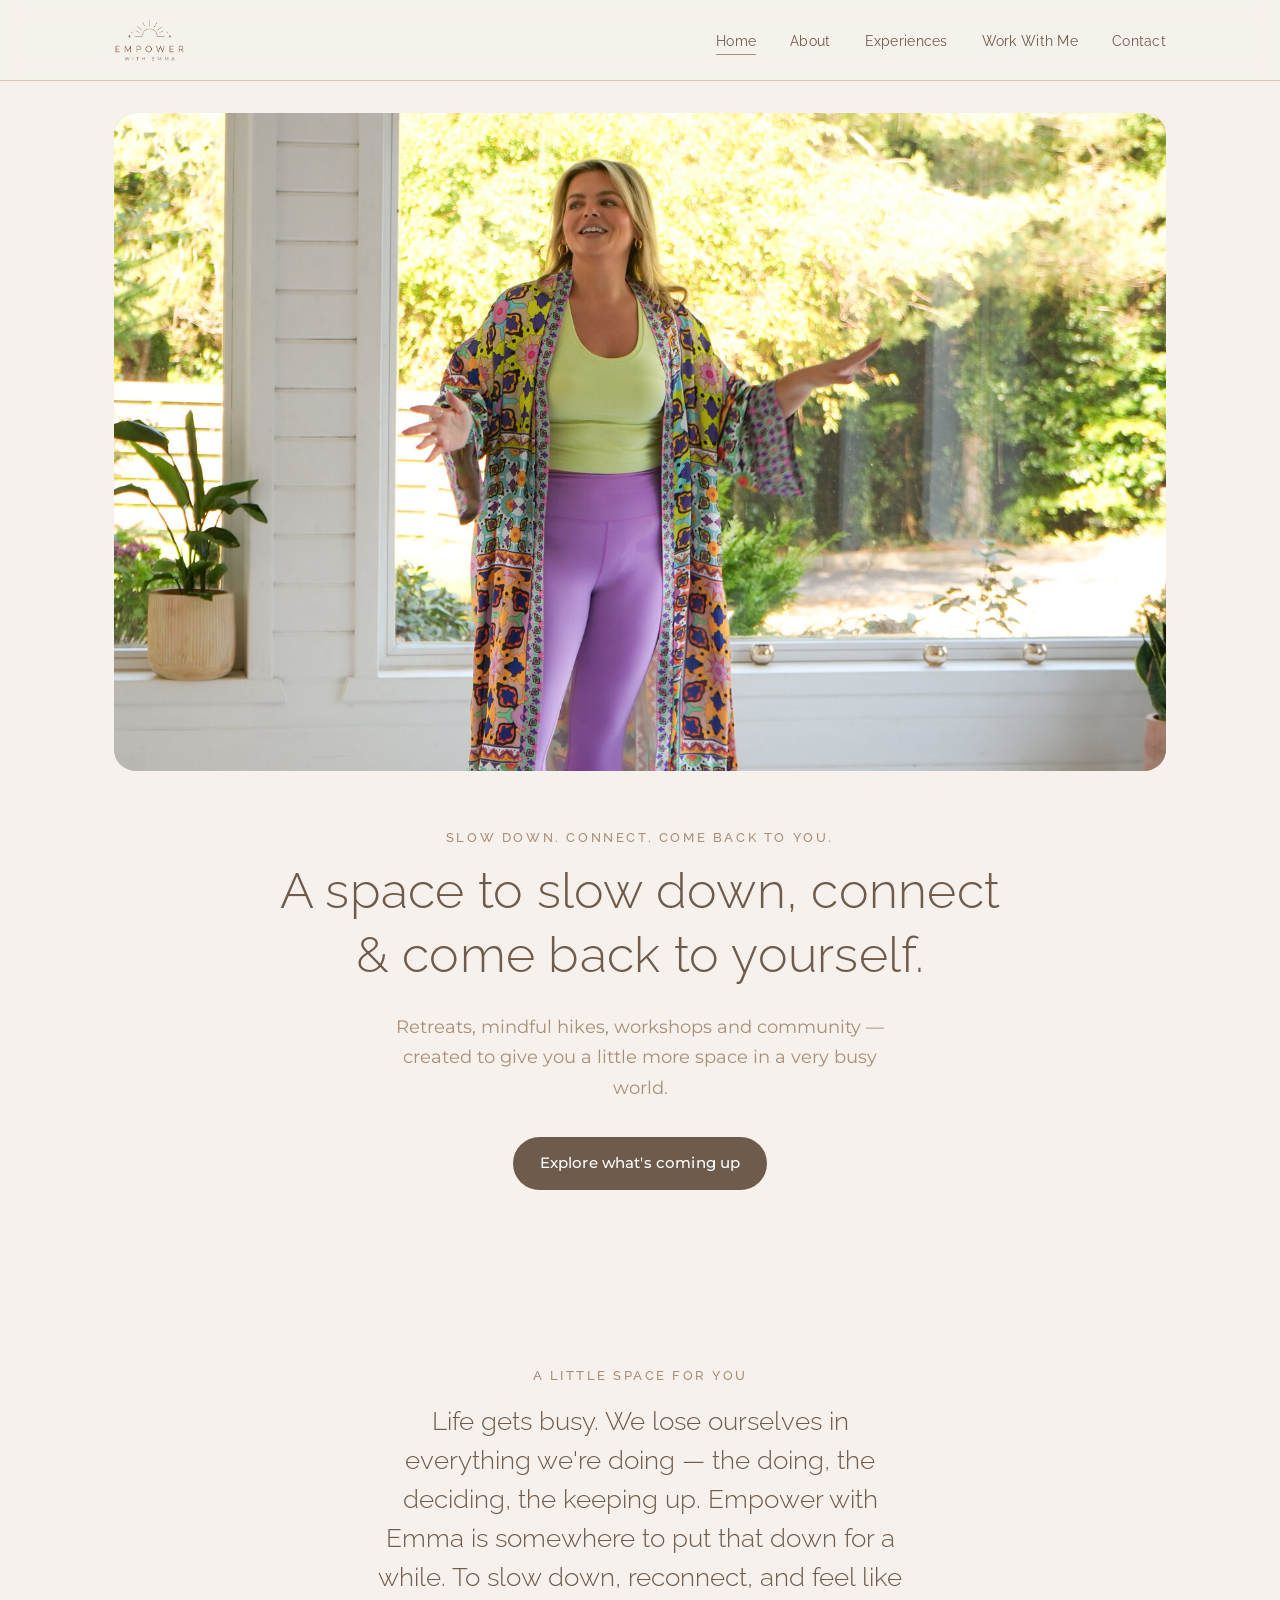
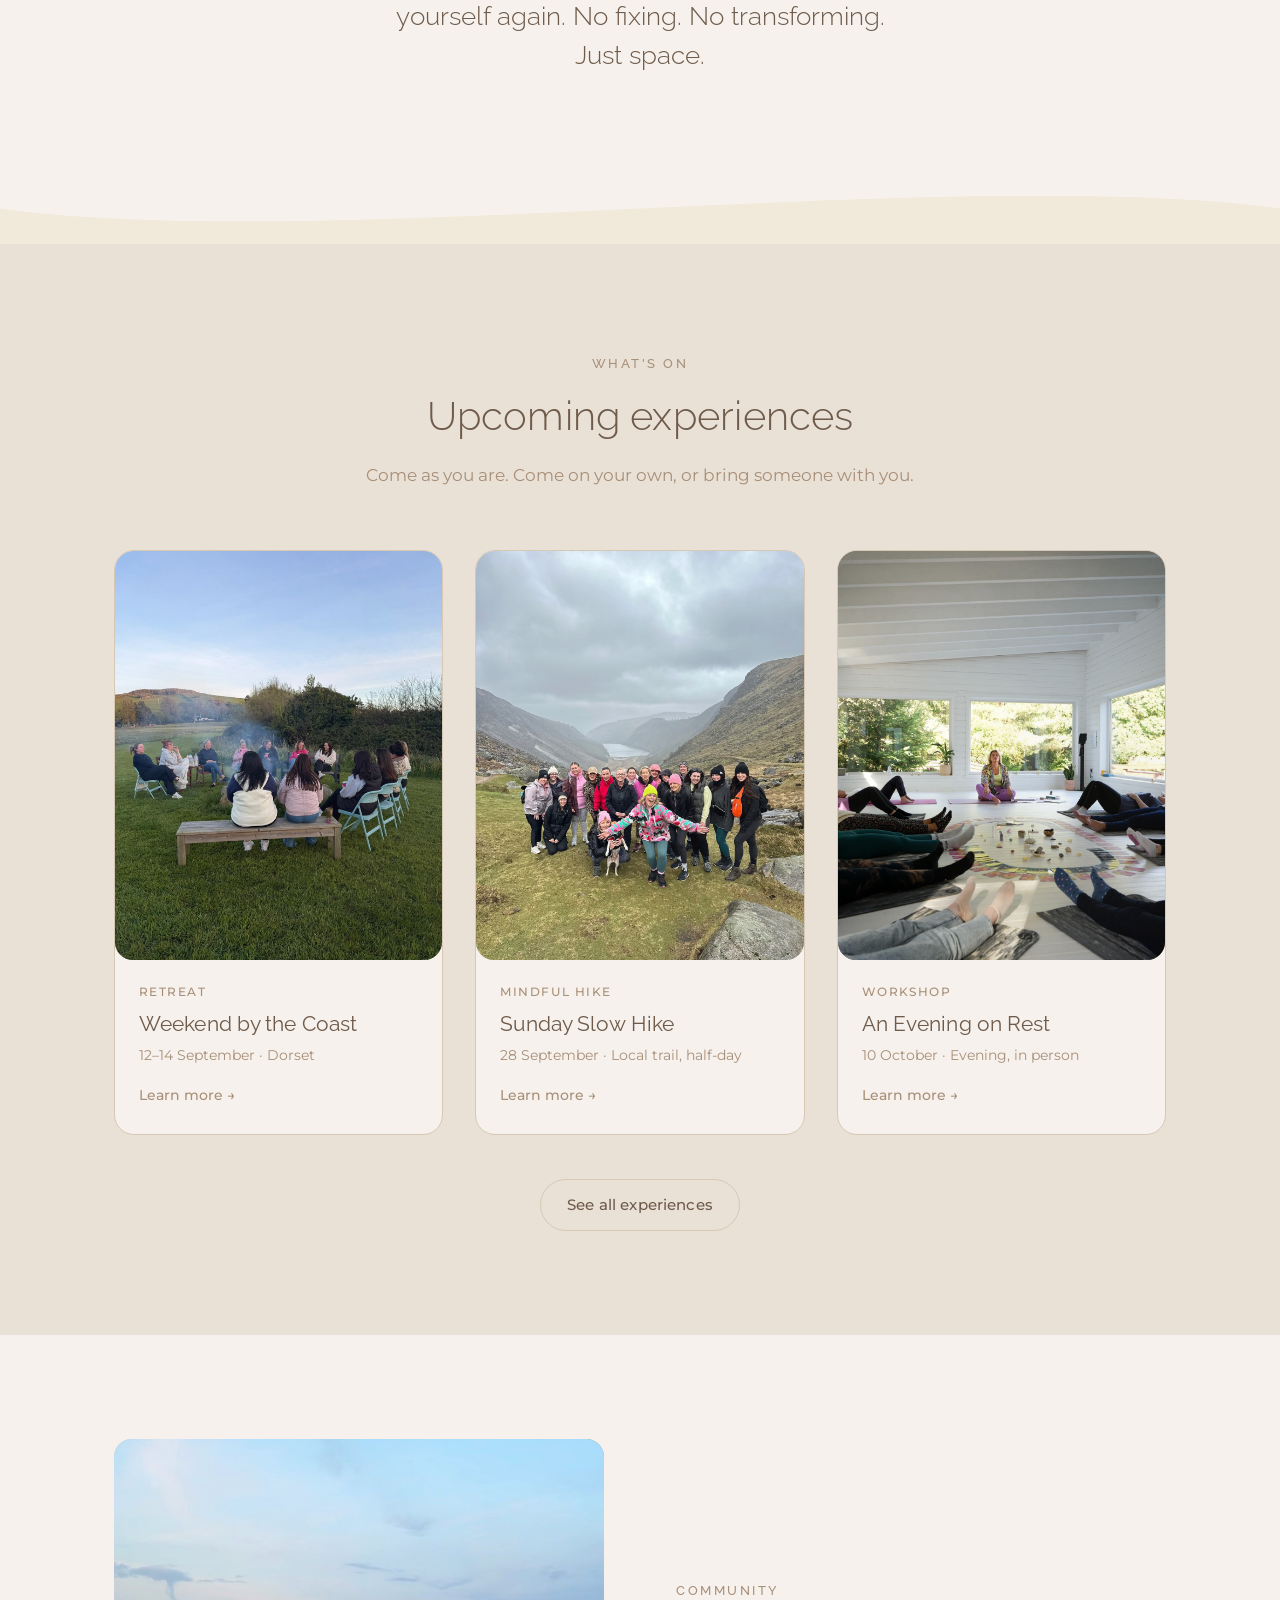
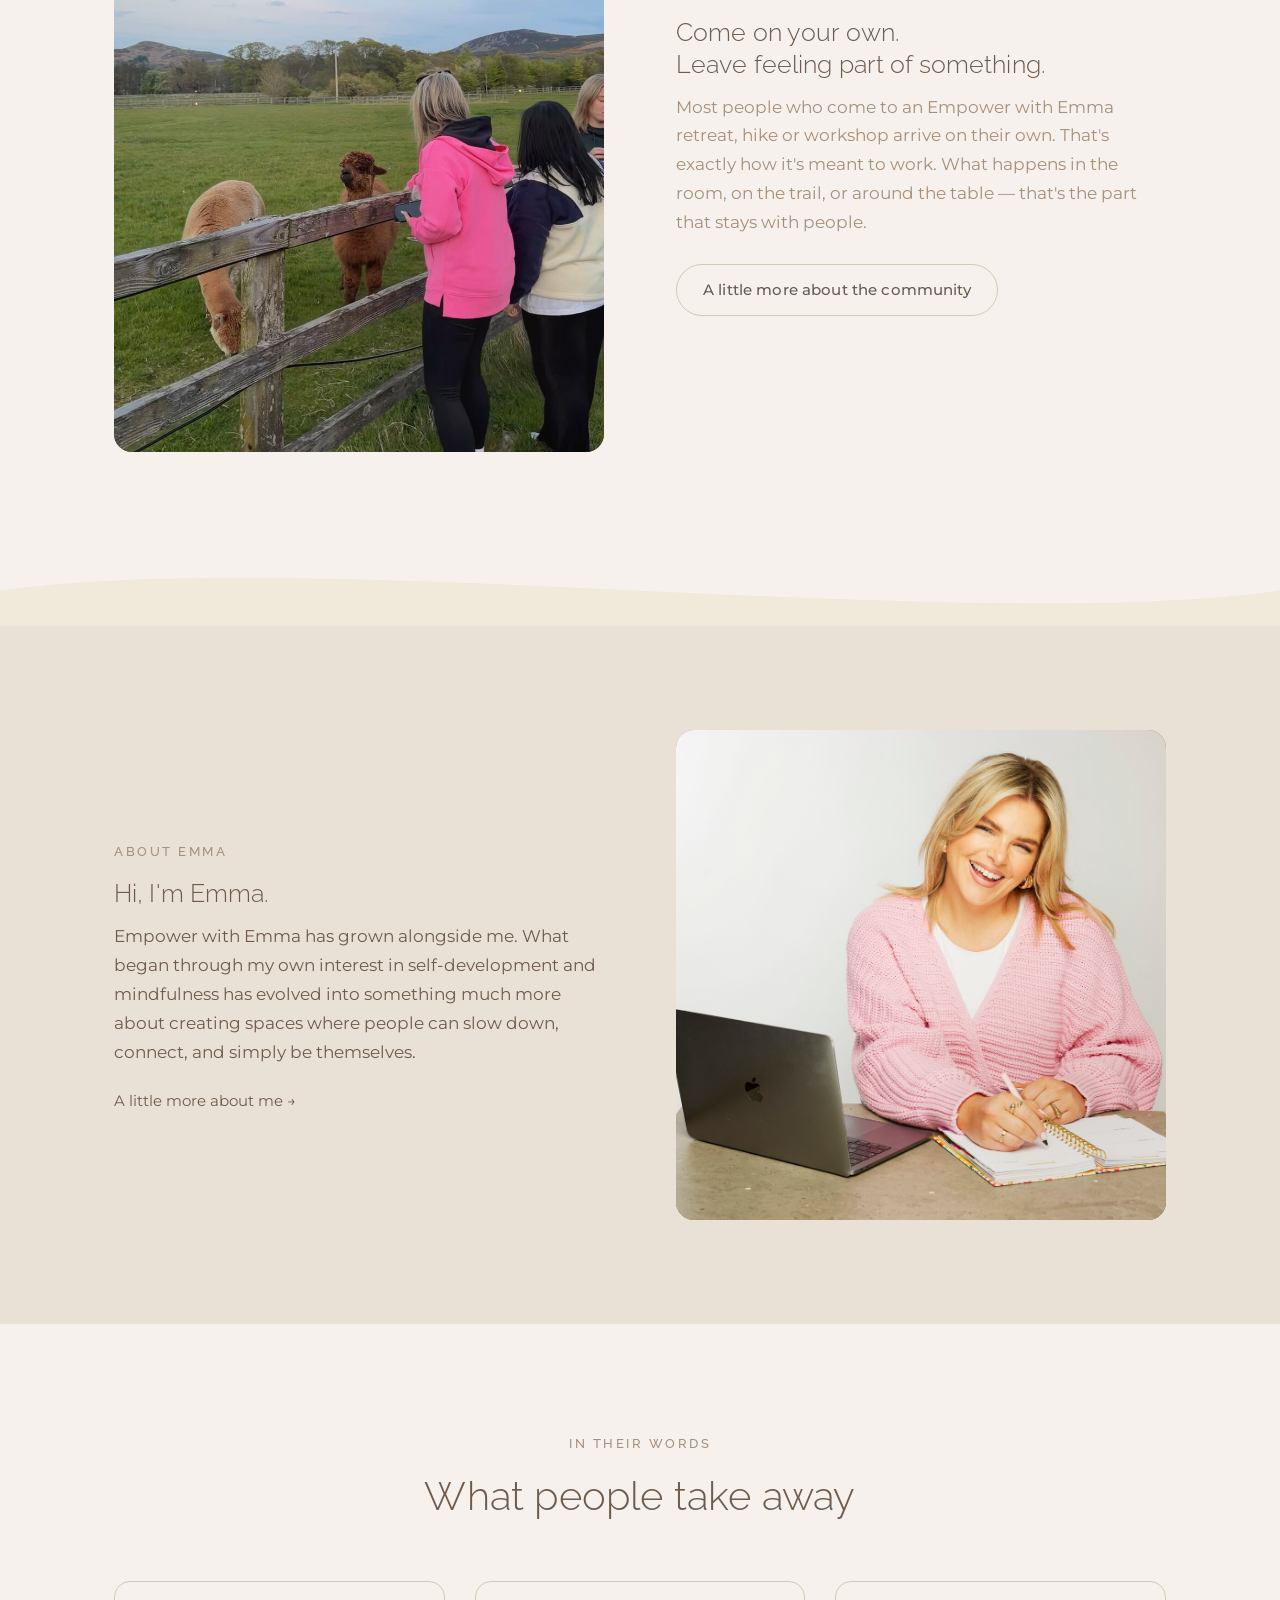
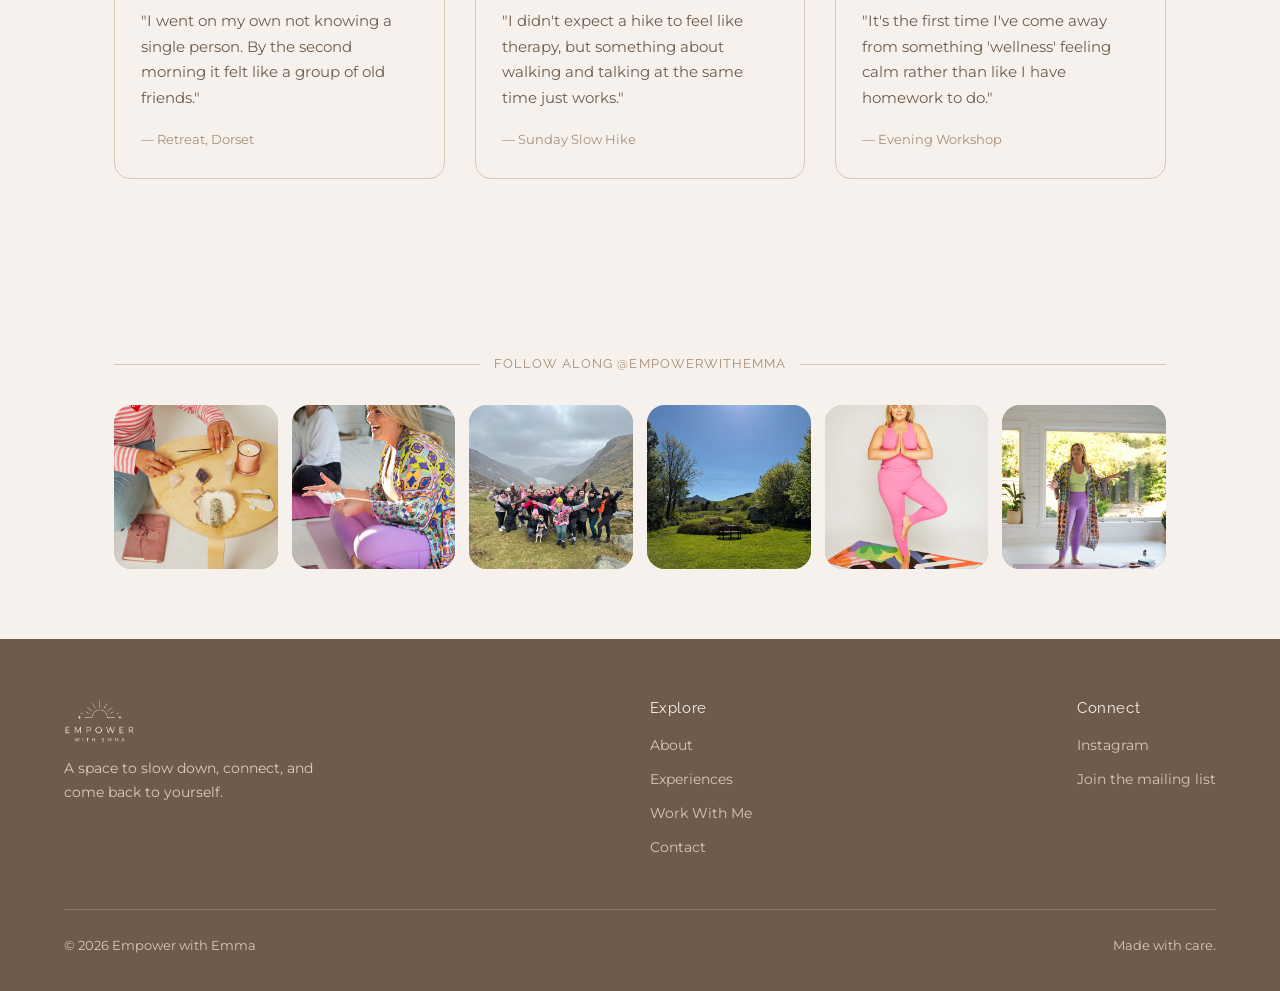
==== index.html @ a77054ad "New hero photo, corrected logo" ====
<!DOCTYPE html>
<html lang="en">
<head>
<meta charset="UTF-8">
<meta name="viewport" content="width=device-width, initial-scale=1.0">
<title>Empower with Emma — A space to slow down</title>
<meta name="description" content="Retreats, mindful hikes, workshops and community. Empower with Emma creates spaces to slow down, connect with yourself and connect with others.">
<link rel="stylesheet" href="styles.css">
</head>
<body>

<header class="site-header">
  <nav class="nav">
    <a href="index.html" class="logo">
        <img src="images/logo.png" alt="Empower with Emma" class="logo-img">
      </a>
    <button class="nav-toggle" aria-label="Toggle menu" aria-expanded="false">Menu</button>
    <ul class="nav-links">
      <li><a href="index.html" class="active">Home</a></li>
      <li><a href="about.html">About</a></li>
      <li class="has-sub">
        <a href="experiences.html">Experiences</a>
        <div class="sub-menu">
          <a href="experiences.html#retreats">Retreats</a>
          <a href="experiences.html#hikes">Hikes</a>
          <a href="experiences.html#events">Events &amp; Workshops</a>
        </div>
      </li>
      <li><a href="work-with-me.html">Work With Me</a></li>
      <li><a href="contact.html">Contact</a></li>
    </ul>
  </nav>
</header>

<!-- HERO PHOTO -->
<div class="container" style="padding-top: 32px;">
  <div class="photo landscape no-tint" style="aspect-ratio: 16/10; border-radius: 22px;">
    <img src="images/hero-facilitating.jpg" alt="Emma facilitating a session, warm and mid-conversation" loading="eager">
  </div>
</div>

<!-- HERO TEXT -->
<section class="hero" style="padding-top: 56px;">
  <div class="hero-inner">
    <span class="eyebrow script-tag">slow down. connect. come back to you.</span>
    <h1>A space to slow down, connect &amp; come back to yourself.</h1>
    <p class="lede">Retreats, mindful hikes, workshops and community — created to give you a little more space in a very busy world.</p>
    <a href="experiences.html" class="btn btn-primary">Explore what's coming up</a>
  </div>
</section>

<!-- A LITTLE SPACE FOR YOU -->
<section class="section-tight">
  <div class="container narrow center">
    <span class="eyebrow">A little space for you</span>
    <p style="font-family:var(--sans); font-weight:300; font-size:clamp(20px,2.6vw,26px); color:var(--brown); line-height:1.5;">
      Life gets busy. We lose ourselves in everything we're doing — the doing, the deciding, the keeping up. Empower with Emma is somewhere to put that down for a while. To slow down, reconnect, and feel like yourself again. No fixing. No transforming. Just space.
    </p>
  </div>
</section>

<div class="arc-divider" aria-hidden="true">
  <svg viewBox="0 0 1440 80" preserveAspectRatio="none"><path d="M0,40 C360,90 1080,-10 1440,40 L1440,80 L0,80 Z" fill="#F1E9D9"></path></svg>
</div>

<!-- UPCOMING EXPERIENCES -->
<section class="section-oat">
  <div class="container">
    <div class="section-head">
      <span class="eyebrow">What's on</span>
      <h2>Upcoming experiences</h2>
      <p>Come as you are. Come on your own, or bring someone with you.</p>
    </div>

    <div class="grid grid-3">
      <div class="card">
        <div class="photo p1">
          <img src="images/retreat-firepit.jpg" alt="Retreat group gathered around a fire pit at dusk" loading="lazy">
        </div>
        <div class="card-body">
          <span class="card-tag">Retreat</span>
          <h3>Weekend by the Coast</h3>
          <p class="meta">12–14 September · Dorset</p>
          <a href="experiences.html#retreats" class="card-link">Learn more →</a>
        </div>
      </div>

      <div class="card">
        <div class="photo p3">
          <img src="images/hike-group-1.jpg" alt="Group hiking together in the mountains" loading="lazy">
        </div>
        <div class="card-body">
          <span class="card-tag">Mindful Hike</span>
          <h3>Sunday Slow Hike</h3>
          <p class="meta">28 September · Local trail, half-day</p>
          <a href="experiences.html#hikes" class="card-link">Learn more →</a>
        </div>
      </div>

      <div class="card">
        <div class="photo p4">
          <img src="images/workshop-circle.jpg" alt="Evening circle session, candles and cards laid out together" loading="lazy">
        </div>
        <div class="card-body">
          <span class="card-tag">Workshop</span>
          <h3>An Evening on Rest</h3>
          <p class="meta">10 October · Evening, in person</p>
          <a href="experiences.html#events" class="card-link">Learn more →</a>
        </div>
      </div>
    </div>

    <div class="center" style="margin-top:44px;">
      <a href="experiences.html" class="btn btn-ghost">See all experiences</a>
    </div>
  </div>
</section>

<!-- COMMUNITY -->
<section>
  <div class="container two-col">
    <div class="photo wide p5" style="aspect-ratio:4/5;">
      <img src="images/community-alpaca.jpg" alt="Group connecting together outdoors on a retreat" loading="lazy">
    </div>
    <div>
      <span class="eyebrow">Community</span>
      <h2>Come on your own.<br>Leave feeling part of something.</h2>
      <p style="color:var(--taupe); font-size:17px;">Most people who come to an Empower with Emma retreat, hike or workshop arrive on their own. That's exactly how it's meant to work. What happens in the room, on the trail, or around the table — that's the part that stays with people.</p>
      <a href="about.html" class="btn btn-ghost" style="margin-top:8px;">A little more about the community</a>
    </div>
  </div>
</section>

<div class="arc-divider" aria-hidden="true">
  <svg viewBox="0 0 1440 80" preserveAspectRatio="none"><path d="M0,40 C360,-10 1080,90 1440,40 L1440,80 L0,80 Z" fill="#F1E9D9"></path></svg>
</div>

<!-- ABOUT EMMA -->
<section class="section-oat">
  <div class="container two-col">
    <div>
      <span class="eyebrow">About Emma</span>
      <h2>Hi, I'm Emma.</h2>
      <p style="color:var(--brown); font-size:17px;">Empower with Emma has grown alongside me. What began through my own interest in self-development and mindfulness has evolved into something much more about creating spaces where people can slow down, connect, and simply be themselves.</p>
      <a href="about.html" class="card-link" style="font-size:15px;">A little more about me →</a>
    </div>
    <div class="photo square p2">
      <img src="images/emma-desk.jpg" alt="Emma, warm and approachable" loading="lazy">
    </div>
  </div>
</section>

<!-- TESTIMONIALS -->
<section>
  <div class="container">
    <div class="section-head">
      <span class="eyebrow">In their words</span>
      <h2>What people take away</h2>
    </div>
    <div class="testi-grid">
      <div class="testi">
        <p>"I went on my own not knowing a single person. By the second morning it felt like a group of old friends."</p>
        <span>— Retreat, Dorset</span>
      </div>
      <div class="testi">
        <p>"I didn't expect a hike to feel like therapy, but something about walking and talking at the same time just works."</p>
        <span>— Sunday Slow Hike</span>
      </div>
      <div class="testi">
        <p>"It's the first time I've come away from something 'wellness' feeling calm rather than like I have homework to do."</p>
        <span>— Evening Workshop</span>
      </div>
    </div>
  </div>
</section>

<!-- INSTAGRAM / COMMUNITY STRIP -->
<section class="section-tight">
  <div class="container">
    <div class="split-strip"><span>Follow along @empowerwithemma</span></div>
    <div class="grid grid-3" style="grid-template-columns:repeat(6,1fr); gap:14px;">
      <div class="photo square no-tint" style="aspect-ratio:1/1;"><img src="images/ig-details.jpg" alt="Little details" loading="lazy"></div>
      <div class="photo square no-tint" style="aspect-ratio:1/1;"><img src="images/ig-laughing.jpg" alt="Laughing together" loading="lazy"></div>
      <div class="photo square no-tint" style="aspect-ratio:1/1;"><img src="images/hike-group-2.jpg" alt="Hike moment" loading="lazy"></div>
      <div class="photo square no-tint" style="aspect-ratio:1/1;"><img src="images/ig-quiet-morning.jpg" alt="Quiet morning at the retreat" loading="lazy"></div>
      <div class="photo square no-tint" style="aspect-ratio:1/1;"><img src="images/movement-breath.jpg" alt="Yoga and movement" loading="lazy"></div>
      <div class="photo square no-tint" style="aspect-ratio:1/1;"><img src="images/ig-facilitating.jpg" alt="Emma facilitating a session" loading="lazy"></div>
    </div>
  </div>
</section>

<footer>
  <div class="footer-inner">
    <div>
      <div class="logo logo-footer">
        <img src="images/logo.png" alt="Empower with Emma" class="logo-img">
      </div>
      <p style="color:#D9CDBC; font-size:14px; max-width:260px; margin-top:14px;">A space to slow down, connect, and come back to yourself.</p>
    </div>
    <div>
      <h4>Explore</h4>
      <a href="about.html">About</a>
      <a href="experiences.html">Experiences</a>
      <a href="work-with-me.html">Work With Me</a>
      <a href="contact.html">Contact</a>
    </div>
    <div>
      <h4>Connect</h4>
      <a href="#">Instagram</a>
      <a href="#">Join the mailing list</a>
    </div>
  </div>
  <div class="footer-bottom">
    <span>© 2026 Empower with Emma</span>
    <span>Made with care.</span>
  </div>
</footer>

<script src="script.js"></script>
</body>
</html>
---- styles.css ----
/* =========================================================
   EMPOWER WITH EMMA — Design tokens
   Matched to the official Brand Handover (18 Aug 2026):
   neutral cream-to-brown palette, Raleway Light headers,
   Montserrat Regular body. No script font in the real mark.
   ========================================================= */

@import url('https://fonts.googleapis.com/css2?family=Raleway:wght@300;400;500&family=Montserrat:wght@400;500;600&display=swap');

:root{
  --cream:      #F6F1EC;   /* main background — brand colour 1 */
  --oat:        #E9E1D6;   /* card / section background — brand colour 2 */
  --oat-deep:   #D7C8B5;   /* borders, tan accent — brand colour 3 */
  --taupe:      #A88F78;   /* accent — links, tags, icons — brand colour 4 */
  --brown:      #6F5B4B;   /* headings, buttons, ink — brand colour 5 */
  --brown-deep: #5A483B;   /* hover state for brown */
  --white:      #FFFFFF;

  --sans:   'Raleway', -apple-system, BlinkMacSystemFont, sans-serif;    /* headers / logo — Light */
  --body:   'Montserrat', -apple-system, BlinkMacSystemFont, sans-serif; /* body — Regular */

  --max: 1180px;
  --pad: clamp(20px, 5vw, 64px);

  --ease: cubic-bezier(.4,0,.2,1);
}

*{ box-sizing: border-box; }
html{ scroll-behavior: smooth; }

body{
  margin:0;
  background: var(--cream);
  color: var(--brown);
  font-family: var(--body);
  font-weight: 400;
  line-height: 1.7;
  font-size: 16.5px;
  -webkit-font-smoothing: antialiased;
}

img{ max-width:100%; display:block; }
a{ color:inherit; text-decoration:none; }

h1,h2,h3,h4{
  font-family: var(--sans);
  font-weight: 300;
  color: var(--brown);
  margin: 0 0 0.5em 0;
  line-height: 1.28;
  letter-spacing: 0.005em;
}

p{ margin: 0 0 1.1em 0; font-family: var(--body); }

.eyebrow{
  font-family: var(--sans);
  font-size: 12.5px;
  letter-spacing: 0.2em;
  text-transform: uppercase;
  color: var(--taupe);
  font-weight: 500;
  margin-bottom: 16px;
  display: inline-block;
}

/* buttons/nav/labels lean on Montserrat for legibility at small sizes */
input, select, textarea, button, .nav-links, .card-tag, .btn{
  font-family: var(--body);
}

.container{
  max-width: var(--max);
  margin: 0 auto;
  padding: 0 var(--pad);
}

/* ---------- focus & motion ---------- */
a:focus-visible, button:focus-visible, .btn:focus-visible{
  outline: 2px solid var(--taupe);
  outline-offset: 3px;
  border-radius: 4px;
}
@media (prefers-reduced-motion: reduce){
  *{ animation-duration: 0.001ms !important; animation-iteration-count: 1 !important; transition-duration: 0.001ms !important; scroll-behavior: auto !important; }
}

/* ---------- header / nav ---------- */
.site-header{
  position: sticky;
  top: 0;
  z-index: 100;
  background: rgba(246,241,236,0.9);
  backdrop-filter: blur(8px);
  border-bottom: 1px solid var(--oat-deep);
}
.nav{
  display:flex;
  align-items:center;
  justify-content:space-between;
  padding: 18px var(--pad);
  max-width: var(--max);
  margin: 0 auto;
}
.logo{
  display: flex;
  align-items: center;
  gap: 12px;
  color: var(--brown);
}
.logo-icon{
  width: 32px;
  height: auto;
  color: var(--brown);
  flex-shrink: 0;
}
.logo-img{
  height: 44px;
  width: auto;
}
.logo-footer .logo-img{
  height: 44px;
  filter: brightness(0) invert(1) opacity(0.9);
}
.logo-text{
  font-family: var(--sans);
  font-weight: 300;
  text-transform: uppercase;
  line-height: 1.5;
  display: flex;
  flex-direction: column;
}
.logo-text .line1{
  font-size: 15px;
  letter-spacing: 0.16em;
  color: var(--brown);
}
.logo-text .line2{
  font-size: 9.5px;
  letter-spacing: 0.2em;
  color: var(--taupe);
}
.logo-footer .logo-icon{ color: var(--oat-deep); }
.logo-footer .logo-text .line1{ color: var(--cream); }
.logo-footer .logo-text .line2{ color: var(--oat-deep); }

.nav-links{
  display:flex;
  align-items:center;
  gap: 34px;
  list-style:none;
  margin:0; padding:0;
}
.nav-links a{
  font-family: var(--sans);
  font-size: 14px;
  letter-spacing: 0.02em;
  color: var(--brown);
  position: relative;
  padding: 4px 0;
}
.nav-links a::after{
  content:'';
  position:absolute;
  left:0; right:0; bottom:-2px;
  height:1px;
  background: var(--taupe);
  transform: scaleX(0);
  transform-origin: left;
  transition: transform .3s var(--ease);
}
.nav-links a:hover::after, .nav-links a.active::after{ transform: scaleX(1); }

.has-sub{ position:relative; }
.sub-menu{
  position:absolute;
  top: 28px; left: -14px;
  background: var(--cream);
  border: 1px solid var(--oat-deep);
  border-radius: 10px;
  padding: 10px;
  min-width: 180px;
  opacity:0; visibility:hidden;
  transform: translateY(6px);
  transition: all .25s var(--ease);
  box-shadow: 0 12px 30px rgba(111,91,75,0.1);
}
.has-sub:hover .sub-menu, .has-sub:focus-within .sub-menu{
  opacity:1; visibility:visible; transform: translateY(0);
}
.sub-menu a{ display:block; padding: 8px 10px; border-radius:6px; font-size:14px; }
.sub-menu a:hover{ background: var(--oat); }
.sub-menu a::after{ display:none; }

.nav-toggle{ display:none; }

@media (max-width: 860px){
  .nav-links{
    position: fixed; inset: 0 0 0 0;
    background: var(--cream);
    flex-direction: column;
    align-items: flex-start;
    justify-content: center;
    padding: 30px var(--pad);
    gap: 28px;
    transform: translateX(100%);
    transition: transform .3s var(--ease);
    z-index: 150;
  }
  .nav-links.open{ transform: translateX(0); }
  .nav-links a{ font-size: 22px; }
  .sub-menu{ position:static; opacity:1; visibility:visible; transform:none; box-shadow:none; border:none; padding-left:12px; display:none; }
  .has-sub.open .sub-menu{ display:block; }
  .nav-toggle{
    display:block; background:none; border:none; cursor:pointer;
    font-family: var(--sans); font-size: 14px; color: var(--brown);
    position: relative; z-index: 160;
  }
}

/* ---------- buttons ---------- */
.btn{
  display:inline-flex;
  align-items:center;
  gap:8px;
  padding: 13px 26px;
  border-radius: 100px;
  font-size: 14.5px;
  font-weight: 500;
  letter-spacing: 0.01em;
  border: 1px solid transparent;
  cursor:pointer;
  transition: all .25s var(--ease);
}
.btn-primary{
  background: var(--brown);
  color: var(--white);
}
.btn-primary:hover{ background: var(--brown-deep); transform: translateY(-1px); }
.btn-ghost{
  background: transparent;
  border-color: var(--oat-deep);
  color: var(--brown);
}
.btn-ghost:hover{ border-color: var(--taupe); color: var(--taupe); }

/* ---------- hero / breathing signature ---------- */
.hero{
  position: relative;
  padding: 130px var(--pad) 100px;
  overflow: hidden;
  text-align: center;
}
.hero-photo{
  position: absolute;
  inset: 0;
  z-index: 0;
}
.hero-photo img{
  width: 100%;
  height: 100%;
  object-fit: cover;
  opacity: 0.5;
}
.hero-photo::after{
  content:'';
  position:absolute;
  inset:0;
  background: linear-gradient(180deg, rgba(246,241,236,0.5) 0%, rgba(246,241,236,0.88) 60%, rgba(246,241,236,1) 100%);
}
.breath{
  position:absolute;
  top: 46%; left: 50%;
  width: 640px; height: 640px;
  transform: translate(-50%,-50%);
  border-radius: 50%;
  background: radial-gradient(circle, rgba(215,200,181,0.55) 0%, rgba(215,200,181,0) 70%);
  animation: breathe 9s ease-in-out infinite;
  pointer-events: none;
  z-index: 0;
}
@keyframes breathe{
  0%,100%{ transform: translate(-50%,-50%) scale(1); opacity:.75; }
  50%{ transform: translate(-50%,-50%) scale(1.12); opacity:1; }
}
.hero-mark{
  position: relative;
  z-index: 1;
  width: 84px;
  height: auto;
  color: var(--brown);
  margin: 0 auto 26px;
  animation: breathe 9s ease-in-out infinite;
}
.hero-inner{ position:relative; z-index:1; max-width: 760px; margin: 0 auto; }
.hero h1{
  font-size: clamp(32px, 5vw, 50px);
  font-weight: 300;
}
.hero p.lede{
  font-family: var(--body);
  font-size: 18px;
  color: var(--taupe);
  max-width: 520px;
  margin: 18px auto 34px;
}
.hero .eyebrow.script-tag{
  font-size: 13px;
  color: var(--taupe);
  letter-spacing: 0.2em;
  font-weight: 500;
  display:block;
  margin-bottom: 10px;
}

/* ---------- section rhythm ---------- */
section{ padding: 104px 0; }
.section-tight{ padding: 70px 0; }
.section-oat{ background: var(--oat); }

.section-head{
  max-width: 620px;
  margin: 0 auto 60px;
  text-align:center;
}
.section-head h2{ font-size: clamp(28px, 3.6vw, 40px); }
.section-head p{ color: var(--taupe); font-size: 17px; font-family: var(--body); }

/* ---------- soft arc divider ---------- */
.arc-divider{ line-height:0; margin-top:-1px; }
.arc-divider svg{ width:100%; height:auto; display:block; }

/* ---------- photos ---------- */
.photo{
  position: relative;
  border-radius: 18px;
  overflow: hidden;
  aspect-ratio: 4/5;
  background: linear-gradient(135deg, var(--oat-deep), var(--taupe));
  display:flex;
  align-items:flex-end;
  isolation:isolate;
}
.photo img{
  position:absolute;
  inset:0;
  width:100%;
  height:100%;
  object-fit:cover;
  z-index:0;
}
.photo::before{
  content:'';
  position:absolute; inset:0;
  z-index:1;
  background-image:
    radial-gradient(circle at 30% 20%, rgba(255,255,255,0.16), transparent 40%),
    radial-gradient(circle at 80% 80%, rgba(111,91,75,0.12), transparent 50%);
}
.photo.no-tint::before{ display:none; }
.photo-note{
  position:relative;
  z-index:2;
  margin: 0;
  padding: 14px 16px;
  font-size: 12.5px;
  font-style: italic;
  color: var(--brown);
  background: rgba(246,241,236,0.85);
  width: 100%;
}
.photo.landscape{ aspect-ratio: 3/2; }
.photo.wide{ aspect-ratio: 16/9; }
.photo.square{ aspect-ratio: 1/1; }

/* placeholder variety — built only from the 5 official brand colours */
.p1{ background: linear-gradient(135deg,var(--oat-deep),var(--taupe)); }
.p2{ background: linear-gradient(135deg,var(--taupe),var(--brown)); }
.p3{ background: linear-gradient(135deg,var(--oat),var(--oat-deep)); }
.p4{ background: linear-gradient(135deg,var(--brown),var(--taupe)); }
.p5{ background: linear-gradient(135deg,var(--oat-deep),var(--brown)); }
.p6{ background: linear-gradient(135deg,var(--oat),var(--taupe)); }

/* ---------- experience cards ---------- */
.grid{ display:grid; gap: 32px; }
.grid-3{ grid-template-columns: repeat(3, 1fr); }
.grid-2{ grid-template-columns: repeat(2, 1fr); }
@media (max-width: 860px){
  .grid-3, .grid-2{ grid-template-columns: 1fr; }
}

.card{
  background: var(--cream);
  border-radius: 20px;
  overflow: hidden;
  border: 1px solid var(--oat-deep);
  transition: transform .3s var(--ease), box-shadow .3s var(--ease);
}
.card:hover{ transform: translateY(-4px); box-shadow: 0 20px 40px rgba(111,91,75,0.1); }
.card-body{ padding: 22px 24px 26px; }
.card-tag{
  font-size: 12px; letter-spacing:.12em; text-transform:uppercase;
  color: var(--taupe); font-weight:500; margin-bottom:8px; display:block;
}
.card h3{ font-size: 21px; margin-bottom: 6px; font-weight: 400; }
.card .meta{ color: var(--taupe); font-size: 14px; margin-bottom: 12px; font-family: var(--body); }
.card a.card-link{ color: var(--taupe); font-size: 14px; font-weight:500; }

/* ---------- quote / testimonial ---------- */
.quote{
  font-family: var(--sans);
  font-weight: 300;
  font-style: normal;
  font-size: clamp(20px,2.6vw,26px);
  color: var(--brown);
  max-width: 680px;
  margin: 0 auto 14px;
  line-height: 1.5;
}
.quote-attr{ color: var(--taupe); font-size:14px; text-align:center; font-family: var(--body); }

.testi-grid{ display:grid; grid-template-columns: repeat(3,1fr); gap: 30px; }
@media (max-width:860px){ .testi-grid{ grid-template-columns:1fr; } }
.testi{
  background: var(--cream);
  border: 1px solid var(--oat-deep);
  border-radius: 16px;
  padding: 26px;
}
.testi p{ font-size:15px; color: var(--brown); margin-bottom:14px; font-family: var(--body); }
.testi span{ font-size:13px; color: var(--taupe); }

/* ---------- footer ---------- */
footer{
  background: var(--brown);
  color: var(--cream);
  padding: 60px var(--pad) 34px;
}
.footer-inner{
  max-width: var(--max); margin:0 auto;
  display:flex; justify-content:space-between; flex-wrap:wrap; gap: 40px;
}
footer h4{ color: var(--cream); font-size:15px; margin-bottom:16px; font-weight:400; letter-spacing:0.04em; }
footer a{ color: var(--oat-deep); font-size:14px; display:block; margin-bottom:10px; font-family: var(--body); }
footer a:hover{ color: var(--oat); }
.footer-bottom{
  max-width: var(--max); margin: 40px auto 0;
  padding-top: 24px;
  border-top: 1px solid rgba(233,225,214,0.2);
  font-size: 13px; color: var(--oat-deep);
  font-family: var(--body);
  display:flex; justify-content:space-between; flex-wrap:wrap; gap:10px;
}

/* ---------- generic helpers ---------- */
.two-col{
  display:grid;
  grid-template-columns: 1fr 1fr;
  gap: 72px;
  align-items:center;
}
@media (max-width: 860px){ .two-col{ grid-template-columns:1fr; gap:32px; } }

.center{ text-align:center; }
.narrow{ max-width: 660px; margin:0 auto; }

.pill{
  display:inline-block;
  padding: 6px 16px;
  border-radius: 100px;
  background: var(--oat);
  color: var(--brown);
  font-size: 13px;
  font-family: var(--body);
  margin: 4px 6px 4px 0;
  border: 1px solid var(--oat-deep);
}

.detail-list{ list-style:none; padding:0; margin: 0 0 20px 0; }
.detail-list li{
  display:flex; gap:10px;
  padding: 10px 0;
  border-bottom: 1px solid var(--oat-deep);
  font-size: 15px;
  font-family: var(--body);
}
.detail-list li strong{ min-width: 90px; color: var(--taupe); font-weight:500; font-size:13px; text-transform:uppercase; letter-spacing:.06em; }

.split-strip{
  display:flex; align-items:center; gap:14px;
  color: var(--taupe); font-size:13px; letter-spacing:0.08em; text-transform:uppercase; margin-bottom: 30px;
  font-family: var(--sans);
}
.split-strip::before, .split-strip::after{ content:''; flex:1; height:1px; background: var(--oat-deep); }
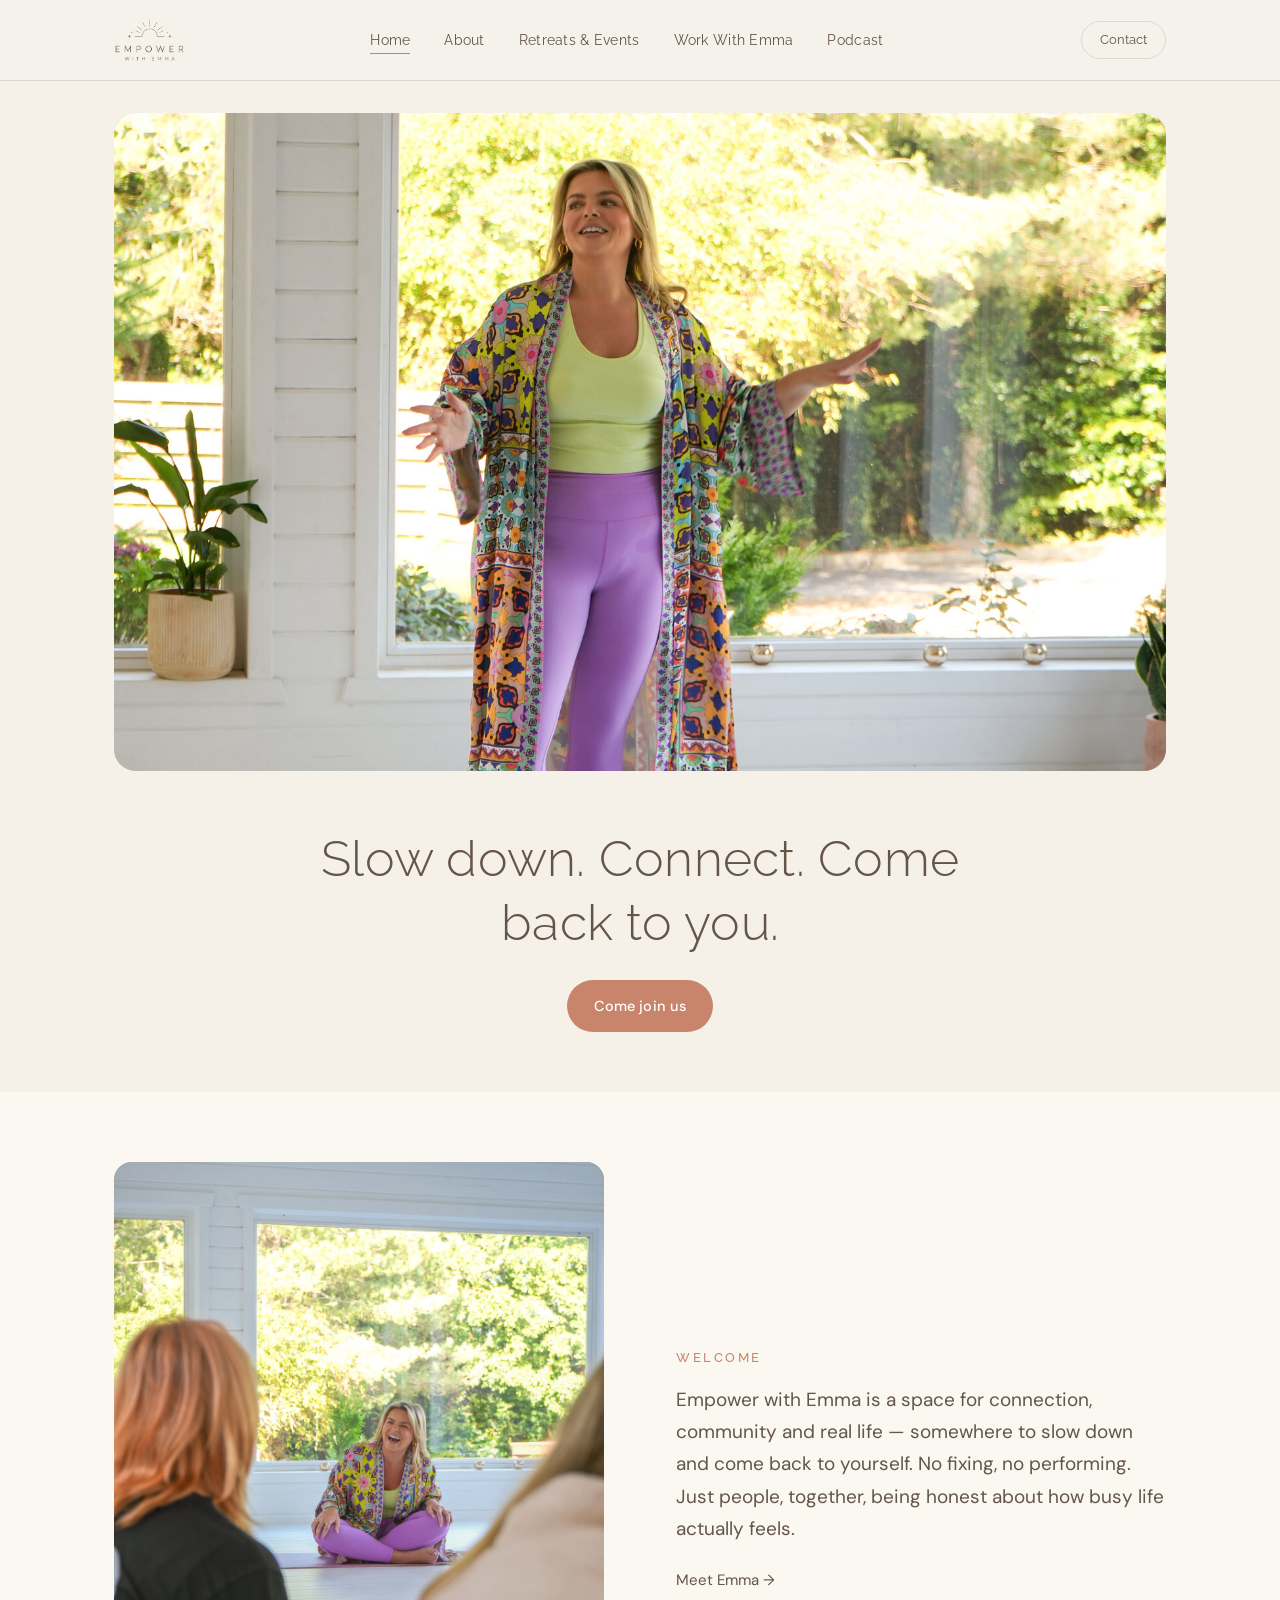
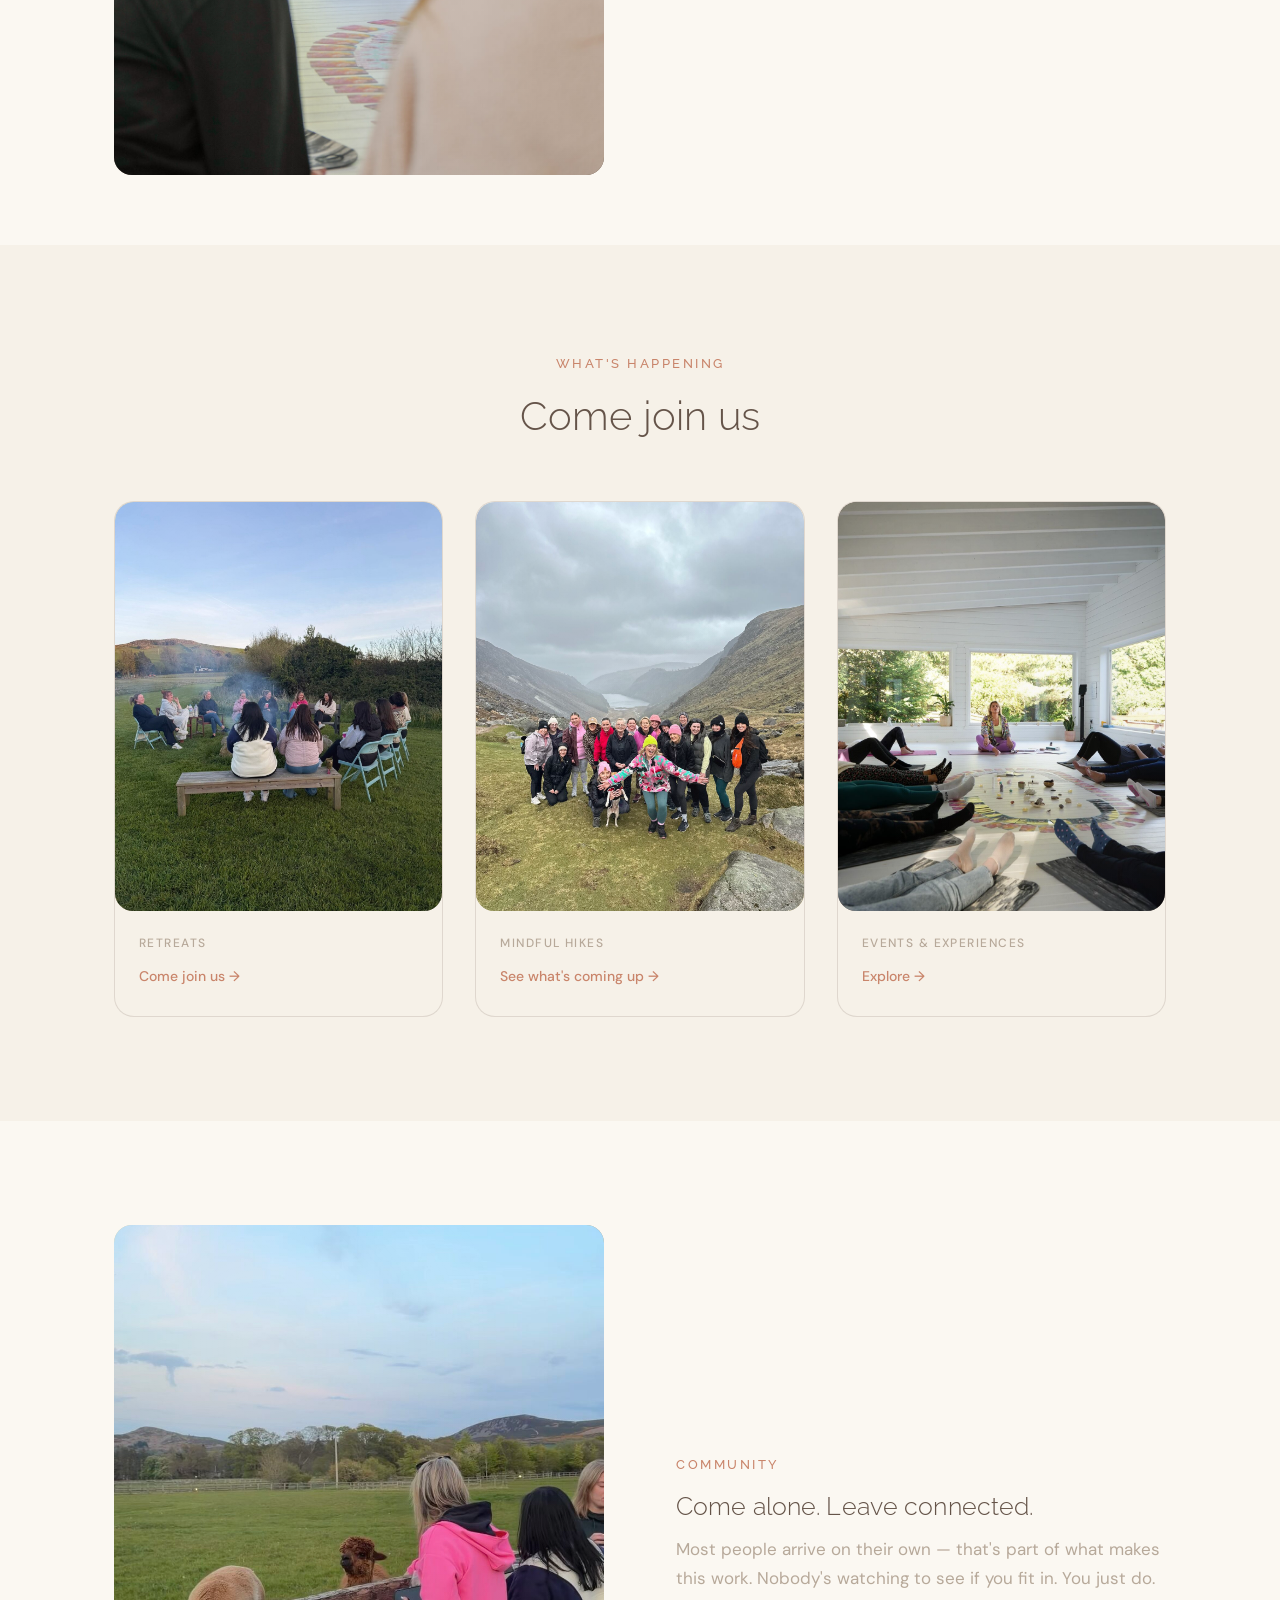
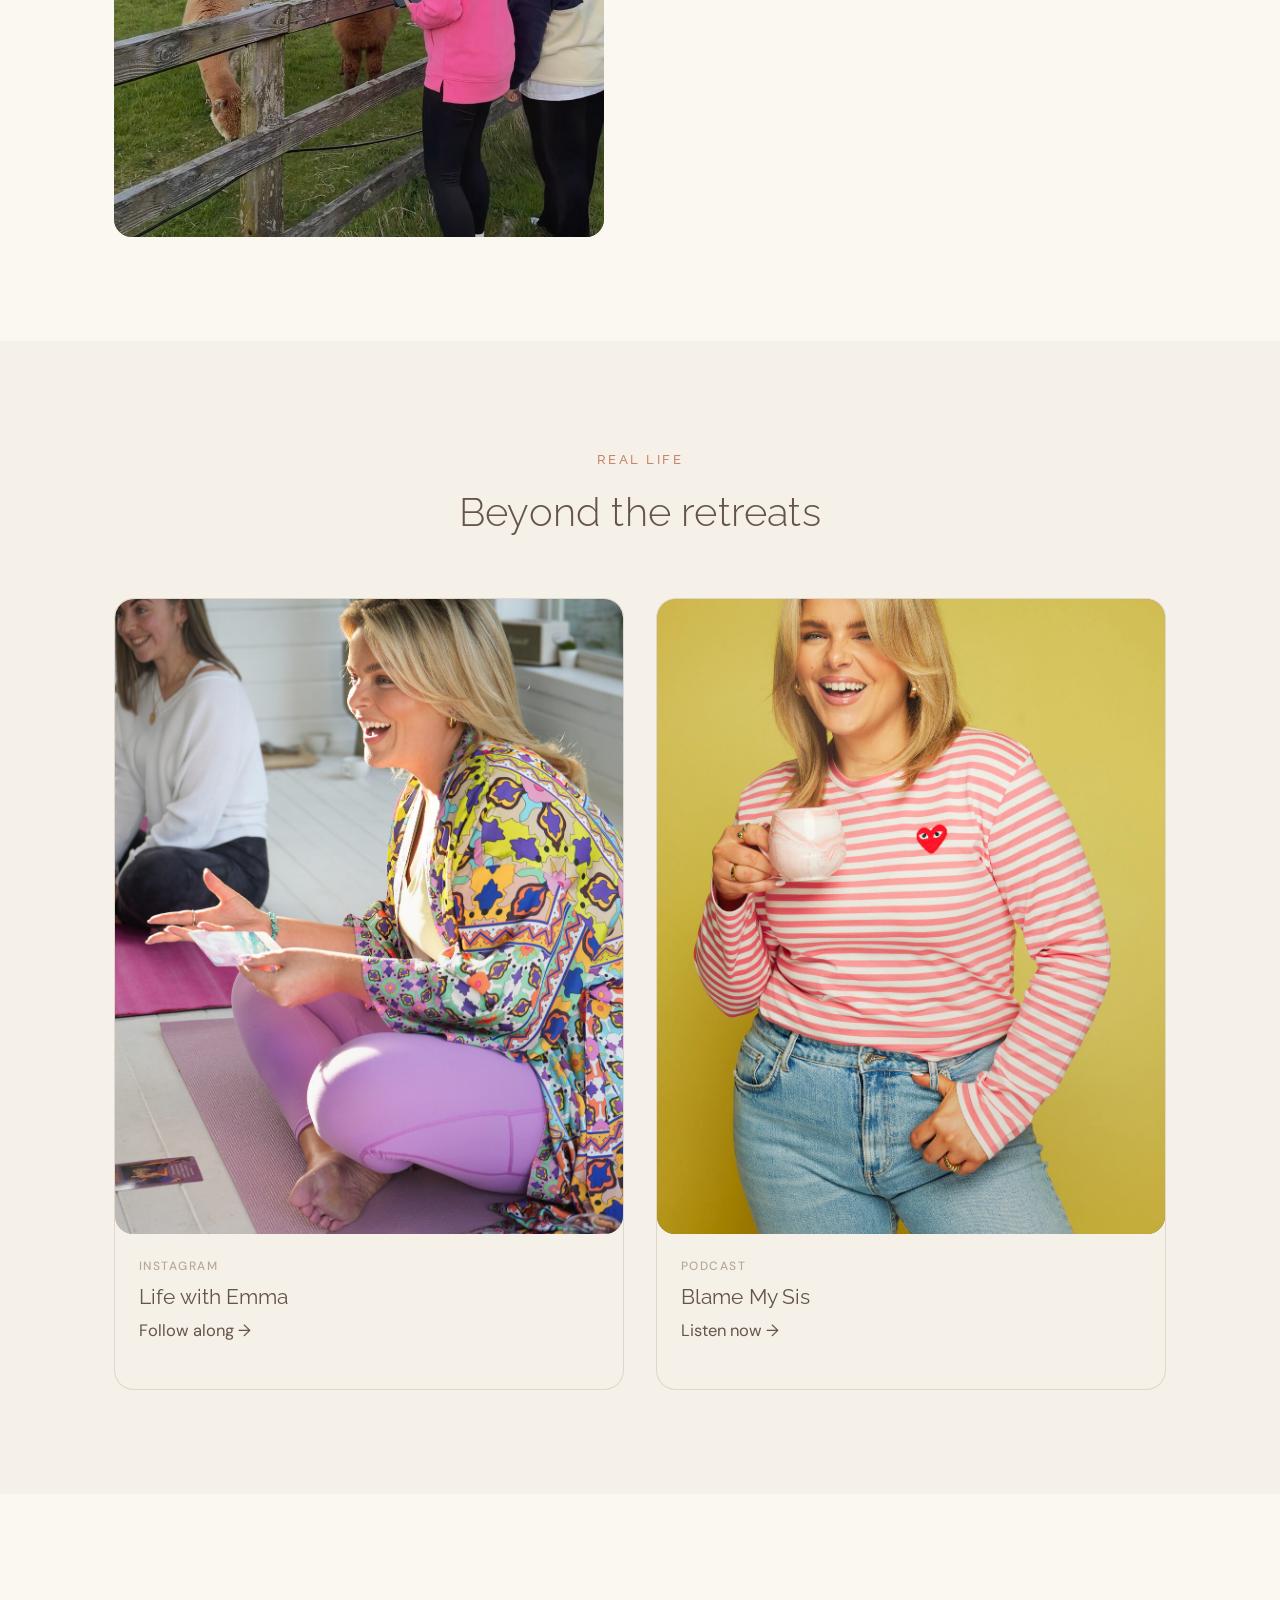
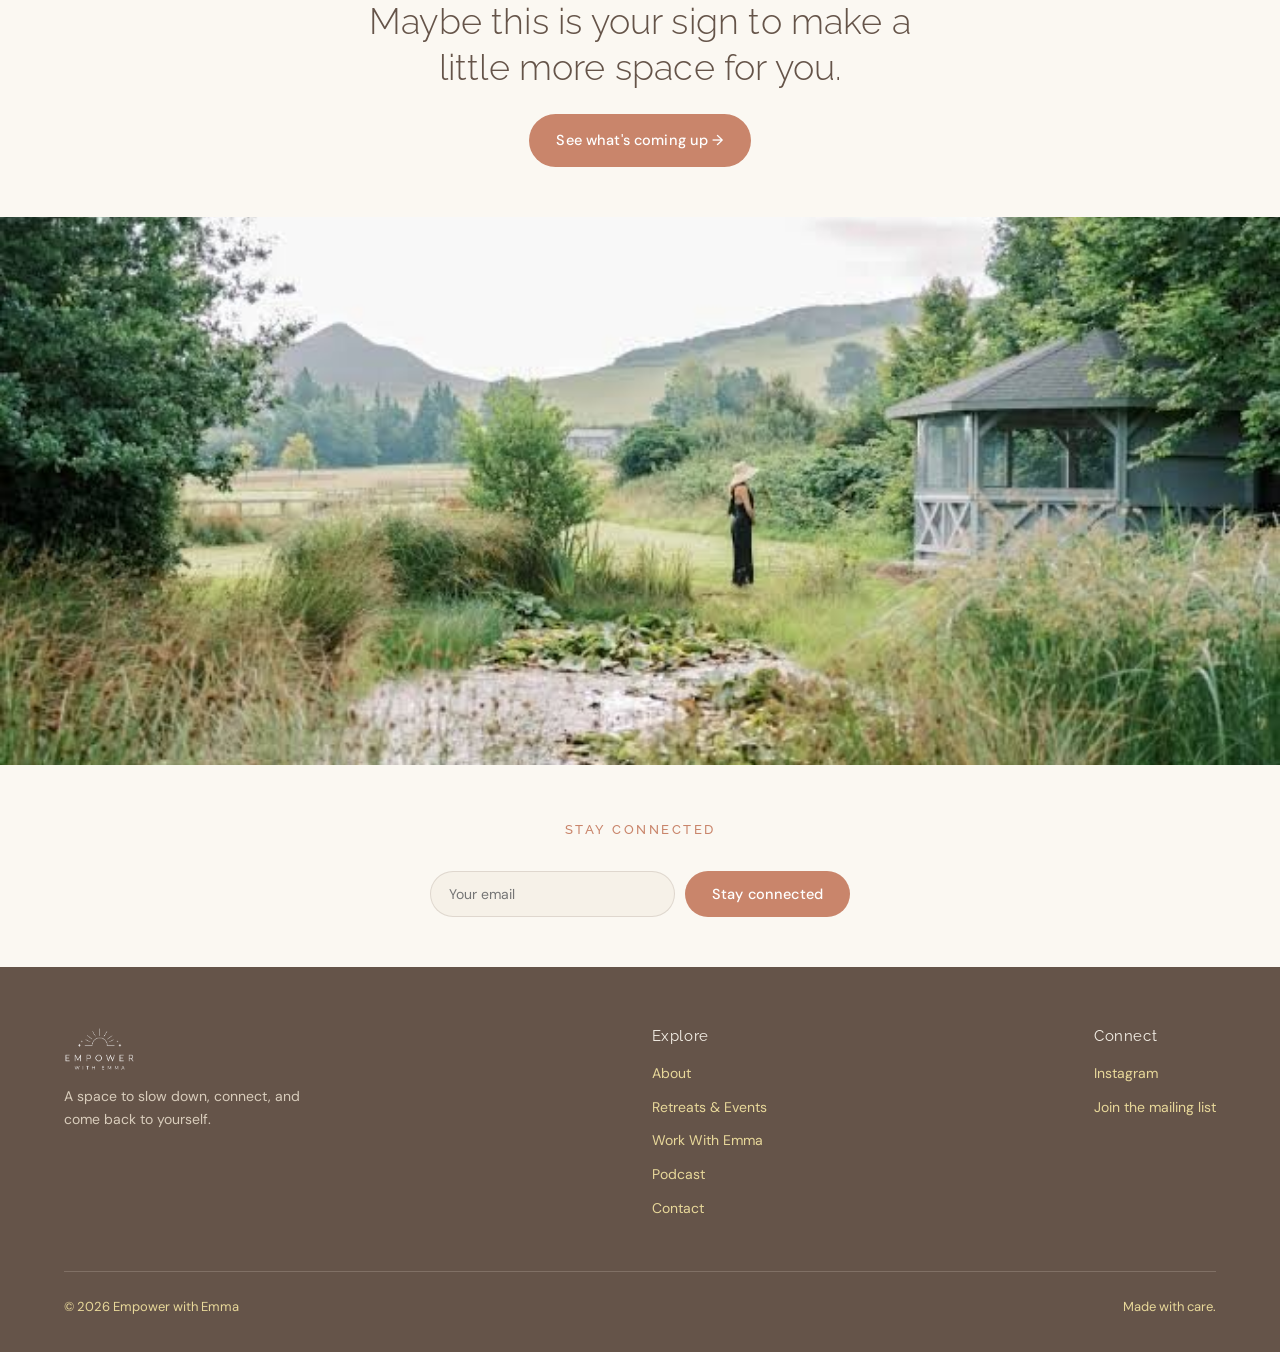
==== commit 86c53e60: "Revised brand handover: new nav, palette, homepage structure, podcast page" ====
--- a/index.html
+++ b/index.html
@@ -18,174 +18,142 @@
     <ul class="nav-links">
       <li><a href="index.html" class="active">Home</a></li>
       <li><a href="about.html">About</a></li>
-      <li class="has-sub">
-        <a href="experiences.html">Experiences</a>
-        <div class="sub-menu">
-          <a href="experiences.html#retreats">Retreats</a>
-          <a href="experiences.html#hikes">Hikes</a>
-          <a href="experiences.html#events">Events &amp; Workshops</a>
-        </div>
-      </li>
-      <li><a href="work-with-me.html">Work With Me</a></li>
-      <li><a href="contact.html">Contact</a></li>
+      <li><a href="retreats-events.html">Retreats &amp; Events</a></li>
+      <li><a href="work-with-emma.html">Work With Emma</a></li>
+      <li><a href="podcast.html">Podcast</a></li>
+      <li class="nav-contact-item"><a href="contact.html">Contact</a></li>
     </ul>
+    <a href="contact.html" class="nav-contact">Contact</a>
   </nav>
 </header>
 
-<!-- HERO PHOTO -->
+<!-- 01 HERO -->
 <div class="container" style="padding-top: 32px;">
   <div class="photo landscape no-tint" style="aspect-ratio: 16/10; border-radius: 22px;">
     <img src="images/hero-facilitating.jpg" alt="Emma facilitating a session, warm and mid-conversation" loading="eager">
   </div>
 </div>
-
-<!-- HERO TEXT -->
-<section class="hero" style="padding-top: 56px;">
+<section class="hero" style="padding-top: 56px; padding-bottom: 60px;">
   <div class="hero-inner">
-    <span class="eyebrow script-tag">slow down. connect. come back to you.</span>
-    <h1>A space to slow down, connect &amp; come back to yourself.</h1>
-    <p class="lede">Retreats, mindful hikes, workshops and community — created to give you a little more space in a very busy world.</p>
-    <a href="experiences.html" class="btn btn-primary">Explore what's coming up</a>
+    <h1>Slow down. Connect. Come back to you.</h1>
+    <a href="retreats-events.html" class="btn btn-primary">Come join us</a>
   </div>
 </section>
 
-<!-- A LITTLE SPACE FOR YOU -->
-<section class="section-tight">
-  <div class="container narrow center">
-    <span class="eyebrow">A little space for you</span>
-    <p style="font-family:var(--sans); font-weight:300; font-size:clamp(20px,2.6vw,26px); color:var(--brown); line-height:1.5;">
-      Life gets busy. We lose ourselves in everything we're doing — the doing, the deciding, the keeping up. Empower with Emma is somewhere to put that down for a while. To slow down, reconnect, and feel like yourself again. No fixing. No transforming. Just space.
-    </p>
+<!-- 02 WELCOME -->
+<section class="section-tight section-oat">
+  <div class="container two-col">
+    <div class="photo p2" style="aspect-ratio:4/5;">
+      <img src="images/about-story.jpg" alt="Emma in conversation, warm and candid" loading="lazy">
+    </div>
+    <div>
+      <span class="eyebrow">Welcome</span>
+      <p style="font-size:19px; color:var(--brown);">Empower with Emma is a space for connection, community and real life — somewhere to slow down and come back to yourself. No fixing, no performing. Just people, together, being honest about how busy life actually feels.</p>
+      <a href="about.html" class="card-link" style="font-size:15px;">Meet Emma →</a>
+    </div>
   </div>
 </section>
 
-<div class="arc-divider" aria-hidden="true">
-  <svg viewBox="0 0 1440 80" preserveAspectRatio="none"><path d="M0,40 C360,90 1080,-10 1440,40 L1440,80 L0,80 Z" fill="#F1E9D9"></path></svg>
-</div>
-
-<!-- UPCOMING EXPERIENCES -->
-<section class="section-oat">
+<!-- 03 WHAT'S HAPPENING -->
+<section>
   <div class="container">
     <div class="section-head">
-      <span class="eyebrow">What's on</span>
-      <h2>Upcoming experiences</h2>
-      <p>Come as you are. Come on your own, or bring someone with you.</p>
+      <span class="eyebrow">What's happening</span>
+      <h2>Come join us</h2>
     </div>
-
     <div class="grid grid-3">
       <div class="card">
         <div class="photo p1">
           <img src="images/retreat-firepit.jpg" alt="Retreat group gathered around a fire pit at dusk" loading="lazy">
         </div>
         <div class="card-body">
-          <span class="card-tag">Retreat</span>
-          <h3>Weekend by the Coast</h3>
-          <p class="meta">12–14 September · Dorset</p>
-          <a href="experiences.html#retreats" class="card-link">Learn more →</a>
+          <span class="card-tag">Retreats</span>
+          <a href="retreats-events.html#retreats" class="card-link">Come join us →</a>
         </div>
       </div>
-
       <div class="card">
         <div class="photo p3">
           <img src="images/hike-group-1.jpg" alt="Group hiking together in the mountains" loading="lazy">
         </div>
         <div class="card-body">
-          <span class="card-tag">Mindful Hike</span>
-          <h3>Sunday Slow Hike</h3>
-          <p class="meta">28 September · Local trail, half-day</p>
-          <a href="experiences.html#hikes" class="card-link">Learn more →</a>
+          <span class="card-tag">Mindful Hikes</span>
+          <a href="retreats-events.html#hikes" class="card-link">See what's coming up →</a>
         </div>
       </div>
-
       <div class="card">
         <div class="photo p4">
           <img src="images/workshop-circle.jpg" alt="Evening circle session, candles and cards laid out together" loading="lazy">
         </div>
         <div class="card-body">
-          <span class="card-tag">Workshop</span>
-          <h3>An Evening on Rest</h3>
-          <p class="meta">10 October · Evening, in person</p>
-          <a href="experiences.html#events" class="card-link">Learn more →</a>
+          <span class="card-tag">Events &amp; Experiences</span>
+          <a href="retreats-events.html#events" class="card-link">Explore →</a>
         </div>
       </div>
-    </div>
-
-    <div class="center" style="margin-top:44px;">
-      <a href="experiences.html" class="btn btn-ghost">See all experiences</a>
     </div>
   </div>
 </section>
 
-<!-- COMMUNITY -->
-<section>
+<!-- 04 COMMUNITY -->
+<section class="section-oat">
   <div class="container two-col">
     <div class="photo wide p5" style="aspect-ratio:4/5;">
       <img src="images/community-alpaca.jpg" alt="Group connecting together outdoors on a retreat" loading="lazy">
     </div>
     <div>
       <span class="eyebrow">Community</span>
-      <h2>Come on your own.<br>Leave feeling part of something.</h2>
-      <p style="color:var(--taupe); font-size:17px;">Most people who come to an Empower with Emma retreat, hike or workshop arrive on their own. That's exactly how it's meant to work. What happens in the room, on the trail, or around the table — that's the part that stays with people.</p>
-      <a href="about.html" class="btn btn-ghost" style="margin-top:8px;">A little more about the community</a>
+      <h2>Come alone. Leave connected.</h2>
+      <p style="color:var(--taupe); font-size:17px;">Most people arrive on their own — that's part of what makes this work. Nobody's watching to see if you fit in. You just do.</p>
     </div>
   </div>
 </section>
 
-<div class="arc-divider" aria-hidden="true">
-  <svg viewBox="0 0 1440 80" preserveAspectRatio="none"><path d="M0,40 C360,-10 1080,90 1440,40 L1440,80 L0,80 Z" fill="#F1E9D9"></path></svg>
-</div>
-
-<!-- ABOUT EMMA -->
-<section class="section-oat">
-  <div class="container two-col">
-    <div>
-      <span class="eyebrow">About Emma</span>
-      <h2>Hi, I'm Emma.</h2>
-      <p style="color:var(--brown); font-size:17px;">Empower with Emma has grown alongside me. What began through my own interest in self-development and mindfulness has evolved into something much more about creating spaces where people can slow down, connect, and simply be themselves.</p>
-      <a href="about.html" class="card-link" style="font-size:15px;">A little more about me →</a>
+<!-- 05 REAL LIFE -->
+<section>
+  <div class="container">
+    <div class="section-head">
+      <span class="eyebrow">Real life</span>
+      <h2>Beyond the retreats</h2>
     </div>
-    <div class="photo square p2">
-      <img src="images/emma-desk.jpg" alt="Emma, warm and approachable" loading="lazy">
+    <div class="grid grid-2">
+      <a href="#" class="card" style="display:block;">
+        <div class="photo p3">
+          <img src="images/ig-laughing.jpg" alt="Life with Emma on Instagram" loading="lazy">
+        </div>
+        <div class="card-body">
+          <span class="card-tag">Instagram</span>
+          <h3>Life with Emma</h3>
+          <p class="card-link">Follow along →</p>
+        </div>
+      </a>
+      <a href="podcast.html" class="card" style="display:block;">
+        <div class="photo p2">
+          <img src="images/emma-mug.jpg" alt="Blame My Sis podcast" loading="lazy">
+        </div>
+        <div class="card-body">
+          <span class="card-tag">Podcast</span>
+          <h3>Blame My Sis</h3>
+          <p class="card-link">Listen now →</p>
+        </div>
+      </a>
     </div>
   </div>
 </section>
 
-<!-- TESTIMONIALS -->
-<section>
-  <div class="container">
-    <div class="section-head">
-      <span class="eyebrow">In their words</span>
-      <h2>What people take away</h2>
-    </div>
-    <div class="testi-grid">
-      <div class="testi">
-        <p>"I went on my own not knowing a single person. By the second morning it felt like a group of old friends."</p>
-        <span>— Retreat, Dorset</span>
-      </div>
-      <div class="testi">
-        <p>"I didn't expect a hike to feel like therapy, but something about walking and talking at the same time just works."</p>
-        <span>— Sunday Slow Hike</span>
-      </div>
-      <div class="testi">
-        <p>"It's the first time I've come away from something 'wellness' feeling calm rather than like I have homework to do."</p>
-        <span>— Evening Workshop</span>
-      </div>
-    </div>
+<!-- 06 CLOSE + EMAIL -->
+<section class="section-oat" style="padding-bottom:0;">
+  <div class="container center" style="margin-bottom:50px;">
+    <h2 style="font-size:clamp(26px,3.4vw,36px); max-width:600px; margin:0 auto 24px;">Maybe this is your sign to make a little more space for you.</h2>
+    <a href="retreats-events.html" class="btn btn-primary">See what's coming up →</a>
   </div>
-</section>
-
-<!-- INSTAGRAM / COMMUNITY STRIP -->
-<section class="section-tight">
-  <div class="container">
-    <div class="split-strip"><span>Follow along @empowerwithemma</span></div>
-    <div class="grid grid-3" style="grid-template-columns:repeat(6,1fr); gap:14px;">
-      <div class="photo square no-tint" style="aspect-ratio:1/1;"><img src="images/ig-details.jpg" alt="Little details" loading="lazy"></div>
-      <div class="photo square no-tint" style="aspect-ratio:1/1;"><img src="images/ig-laughing.jpg" alt="Laughing together" loading="lazy"></div>
-      <div class="photo square no-tint" style="aspect-ratio:1/1;"><img src="images/hike-group-2.jpg" alt="Hike moment" loading="lazy"></div>
-      <div class="photo square no-tint" style="aspect-ratio:1/1;"><img src="images/ig-quiet-morning.jpg" alt="Quiet morning at the retreat" loading="lazy"></div>
-      <div class="photo square no-tint" style="aspect-ratio:1/1;"><img src="images/movement-breath.jpg" alt="Yoga and movement" loading="lazy"></div>
-      <div class="photo square no-tint" style="aspect-ratio:1/1;"><img src="images/ig-facilitating.jpg" alt="Emma facilitating a session" loading="lazy"></div>
-    </div>
+  <div class="photo landscape no-tint" style="aspect-ratio:21/9; border-radius:0;">
+    <img src="images/hero-empty.jpg" alt="A quiet, empty landscape" loading="lazy">
+  </div>
+  <div class="container center" style="padding:50px 0;">
+    <span class="eyebrow">Stay connected</span>
+    <form style="display:flex; gap:10px; max-width:420px; margin:14px auto 0; flex-wrap:wrap; justify-content:center;">
+      <input type="email" placeholder="Your email" required style="flex:1; min-width:220px; padding:13px 18px; border-radius:100px; border:1px solid var(--border); background:var(--cream); font-family:var(--body); font-size:14px;">
+      <button type="submit" class="btn btn-primary">Stay connected</button>
+    </form>
   </div>
 </section>
 
@@ -200,8 +168,9 @@
     <div>
       <h4>Explore</h4>
       <a href="about.html">About</a>
-      <a href="experiences.html">Experiences</a>
-      <a href="work-with-me.html">Work With Me</a>
+      <a href="retreats-events.html">Retreats &amp; Events</a>
+      <a href="work-with-emma.html">Work With Emma</a>
+      <a href="podcast.html">Podcast</a>
       <a href="contact.html">Contact</a>
     </div>
     <div>
--- a/styles.css
+++ b/styles.css
@@ -5,19 +5,21 @@
    Montserrat Regular body. No script font in the real mark.
    ========================================================= */
 
-@import url('https://fonts.googleapis.com/css2?family=Raleway:wght@300;400;500&family=Montserrat:wght@400;500;600&display=swap');
+@import url('https://fonts.googleapis.com/css2?family=Raleway:wght@300;400;500&family=DM+Sans:wght@400;500;600&display=swap');
 
 :root{
-  --cream:      #F6F1EC;   /* main background — brand colour 1 */
-  --oat:        #E9E1D6;   /* card / section background — brand colour 2 */
-  --oat-deep:   #D7C8B5;   /* borders, tan accent — brand colour 3 */
-  --taupe:      #A88F78;   /* accent — links, tags, icons — brand colour 4 */
-  --brown:      #6F5B4B;   /* headings, buttons, ink — brand colour 5 */
-  --brown-deep: #5A483B;   /* hover state for brown */
+  --cream:      #F6F1E8;   /* Warm Cream */
+  --oat:        #FBF8F2;   /* Milky Ivory */
+  --oat-deep:   #E8D89A;   /* Soft Butter — sparing accent */
+  --clay:       #C9856B;   /* Dusty Clay — sparing accent */
+  --taupe:      #B7A99A;   /* Warm Taupe */
+  --brown:      #655449;   /* Soft Cocoa Brown — text, buttons */
+  --brown-deep: #52443A;   /* hover state for brown */
+  --border:     rgba(101,84,73,0.16); /* soft hairline, derived from cocoa brown */
   --white:      #FFFFFF;
 
-  --sans:   'Raleway', -apple-system, BlinkMacSystemFont, sans-serif;    /* headers / logo — Light */
-  --body:   'Montserrat', -apple-system, BlinkMacSystemFont, sans-serif; /* body — Regular */
+  --sans:   'Raleway', -apple-system, BlinkMacSystemFont, sans-serif; /* headers / logo — Light */
+  --body:   'DM Sans', -apple-system, BlinkMacSystemFont, sans-serif; /* body copy */
 
   --max: 1180px;
   --pad: clamp(20px, 5vw, 64px);
@@ -58,7 +60,7 @@
   font-size: 12.5px;
   letter-spacing: 0.2em;
   text-transform: uppercase;
-  color: var(--taupe);
+  color: var(--clay);
   font-weight: 500;
   margin-bottom: 16px;
   display: inline-block;
@@ -77,7 +79,7 @@
 
 /* ---------- focus & motion ---------- */
 a:focus-visible, button:focus-visible, .btn:focus-visible{
-  outline: 2px solid var(--taupe);
+  outline: 2px solid var(--clay);
   outline-offset: 3px;
   border-radius: 4px;
 }
@@ -92,7 +94,7 @@
   z-index: 100;
   background: rgba(246,241,236,0.9);
   backdrop-filter: blur(8px);
-  border-bottom: 1px solid var(--oat-deep);
+  border-bottom: 1px solid var(--border);
 }
 .nav{
   display:flex;
@@ -164,7 +166,7 @@
   position:absolute;
   left:0; right:0; bottom:-2px;
   height:1px;
-  background: var(--taupe);
+  background: var(--clay);
   transform: scaleX(0);
   transform-origin: left;
   transition: transform .3s var(--ease);
@@ -176,7 +178,7 @@
   position:absolute;
   top: 28px; left: -14px;
   background: var(--cream);
-  border: 1px solid var(--oat-deep);
+  border: 1px solid var(--border);
   border-radius: 10px;
   padding: 10px;
   min-width: 180px;
@@ -193,6 +195,31 @@
 .sub-menu a::after{ display:none; }
 
 .nav-toggle{ display:none; }
+
+.nav-contact{
+  font-family: var(--sans);
+  font-size: 13px;
+  color: var(--brown);
+  border: 1px solid var(--border);
+  border-radius: 100px;
+  padding: 7px 18px;
+  margin-left: 12px;
+}
+.nav-contact:hover{ border-color: var(--clay); color: var(--clay); }
+
+.nav-contact-item{ display:none; }
+
+@media (max-width: 860px){
+  .nav-contact{ display:none; }
+  .nav-contact-item{
+    display:block;
+    margin-top: 10px;
+    padding-top: 24px;
+    border-top: 1px solid var(--border);
+    width: 100%;
+  }
+  .nav-contact-item a{ font-size: 16px !important; color: var(--taupe); }
+}
 
 @media (max-width: 860px){
   .nav-links{
@@ -233,16 +260,16 @@
   transition: all .25s var(--ease);
 }
 .btn-primary{
-  background: var(--brown);
+  background: var(--clay);
   color: var(--white);
 }
-.btn-primary:hover{ background: var(--brown-deep); transform: translateY(-1px); }
+.btn-primary:hover{ background: #B06E56; transform: translateY(-1px); }
 .btn-ghost{
   background: transparent;
-  border-color: var(--oat-deep);
-  color: var(--brown);
-}
-.btn-ghost:hover{ border-color: var(--taupe); color: var(--taupe); }
+  border-color: var(--border);
+  color: var(--brown);
+}
+.btn-ghost:hover{ border-color: var(--clay); color: var(--clay); }
 
 /* ---------- hero / breathing signature ---------- */
 .hero{
@@ -393,7 +420,7 @@
   background: var(--cream);
   border-radius: 20px;
   overflow: hidden;
-  border: 1px solid var(--oat-deep);
+  border: 1px solid var(--border);
   transition: transform .3s var(--ease), box-shadow .3s var(--ease);
 }
 .card:hover{ transform: translateY(-4px); box-shadow: 0 20px 40px rgba(111,91,75,0.1); }
@@ -404,7 +431,7 @@
 }
 .card h3{ font-size: 21px; margin-bottom: 6px; font-weight: 400; }
 .card .meta{ color: var(--taupe); font-size: 14px; margin-bottom: 12px; font-family: var(--body); }
-.card a.card-link{ color: var(--taupe); font-size: 14px; font-weight:500; }
+.card a.card-link{ color: var(--clay); font-size: 14px; font-weight:500; }
 
 /* ---------- quote / testimonial ---------- */
 .quote{
@@ -423,7 +450,7 @@
 @media (max-width:860px){ .testi-grid{ grid-template-columns:1fr; } }
 .testi{
   background: var(--cream);
-  border: 1px solid var(--oat-deep);
+  border: 1px solid var(--border);
   border-radius: 16px;
   padding: 26px;
 }
@@ -473,14 +500,14 @@
   font-size: 13px;
   font-family: var(--body);
   margin: 4px 6px 4px 0;
-  border: 1px solid var(--oat-deep);
+  border: 1px solid var(--border);
 }
 
 .detail-list{ list-style:none; padding:0; margin: 0 0 20px 0; }
 .detail-list li{
   display:flex; gap:10px;
   padding: 10px 0;
-  border-bottom: 1px solid var(--oat-deep);
+  border-bottom: 1px solid var(--border);
   font-size: 15px;
   font-family: var(--body);
 }
@@ -491,4 +518,4 @@
   color: var(--taupe); font-size:13px; letter-spacing:0.08em; text-transform:uppercase; margin-bottom: 30px;
   font-family: var(--sans);
 }
-.split-strip::before, .split-strip::after{ content:''; flex:1; height:1px; background: var(--oat-deep); }
+.split-strip::before, .split-strip::after{ content:''; flex:1; height:1px; background: var(--border); }
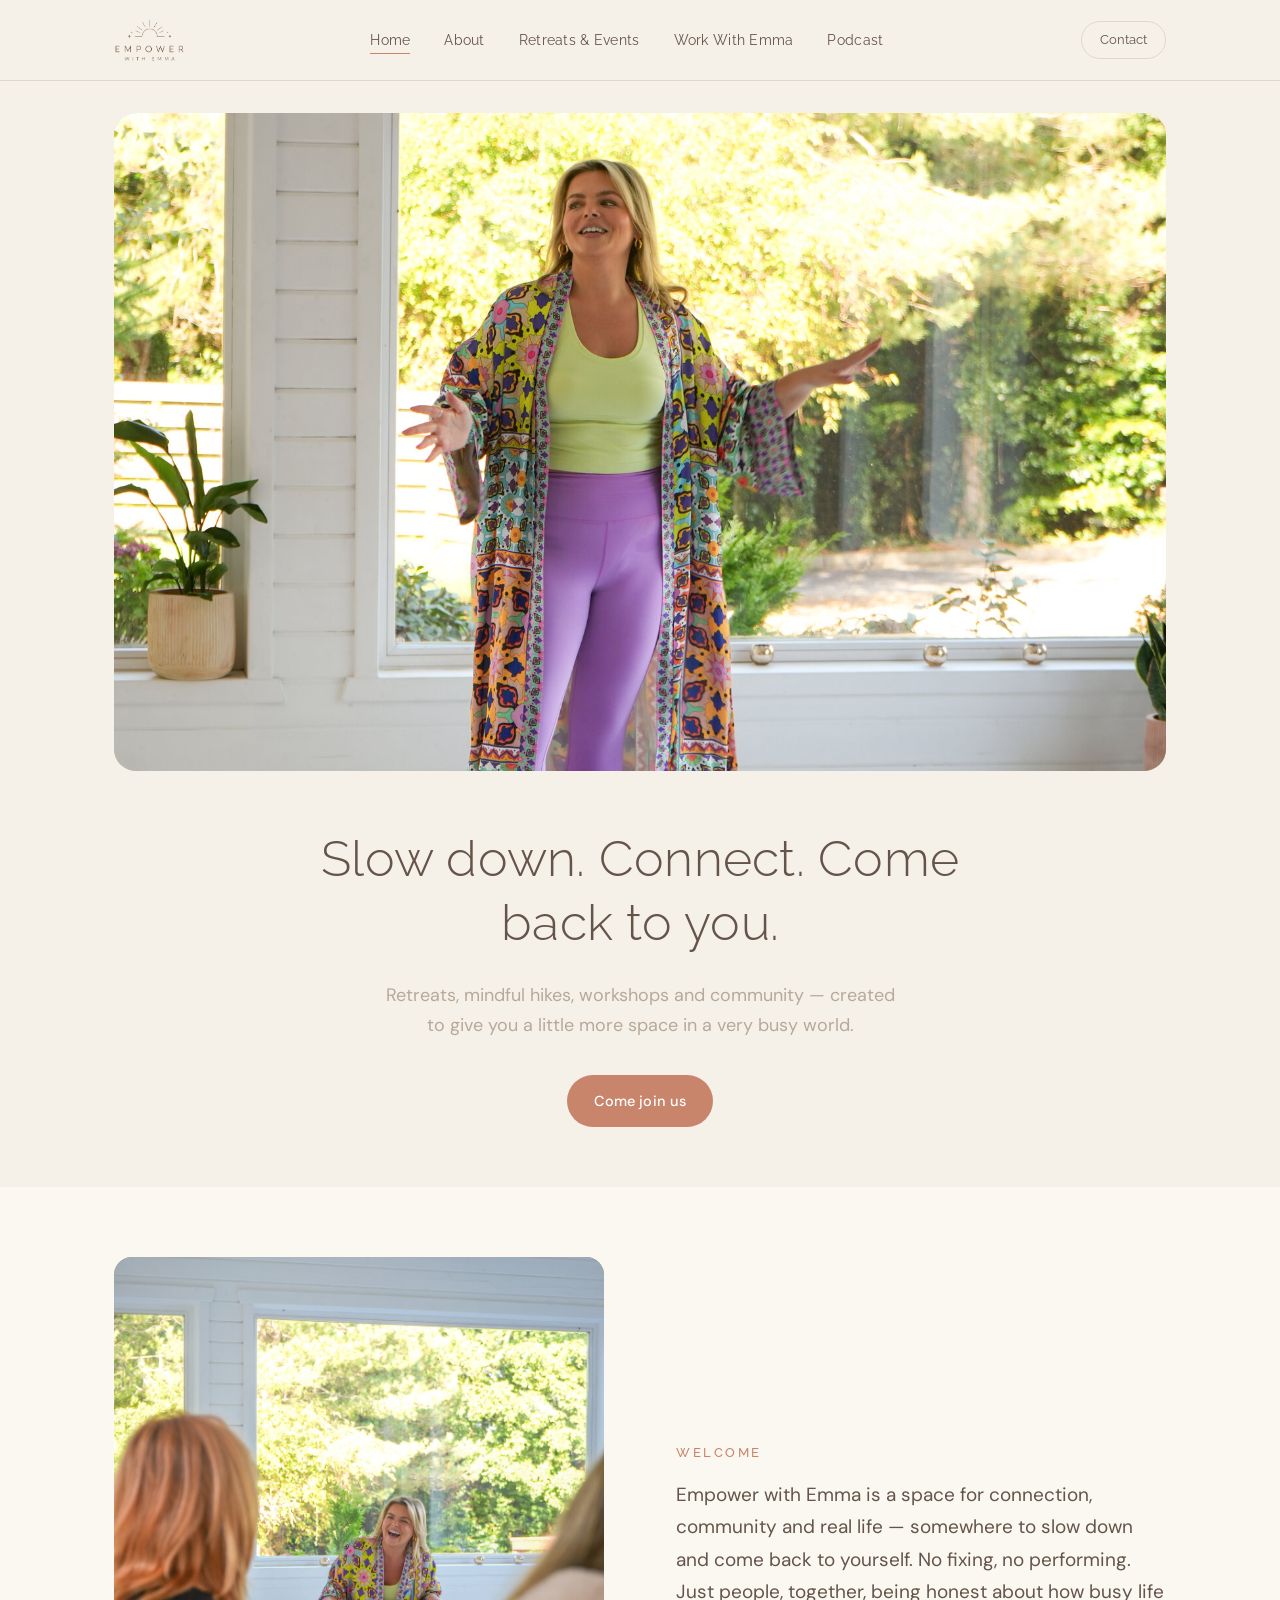
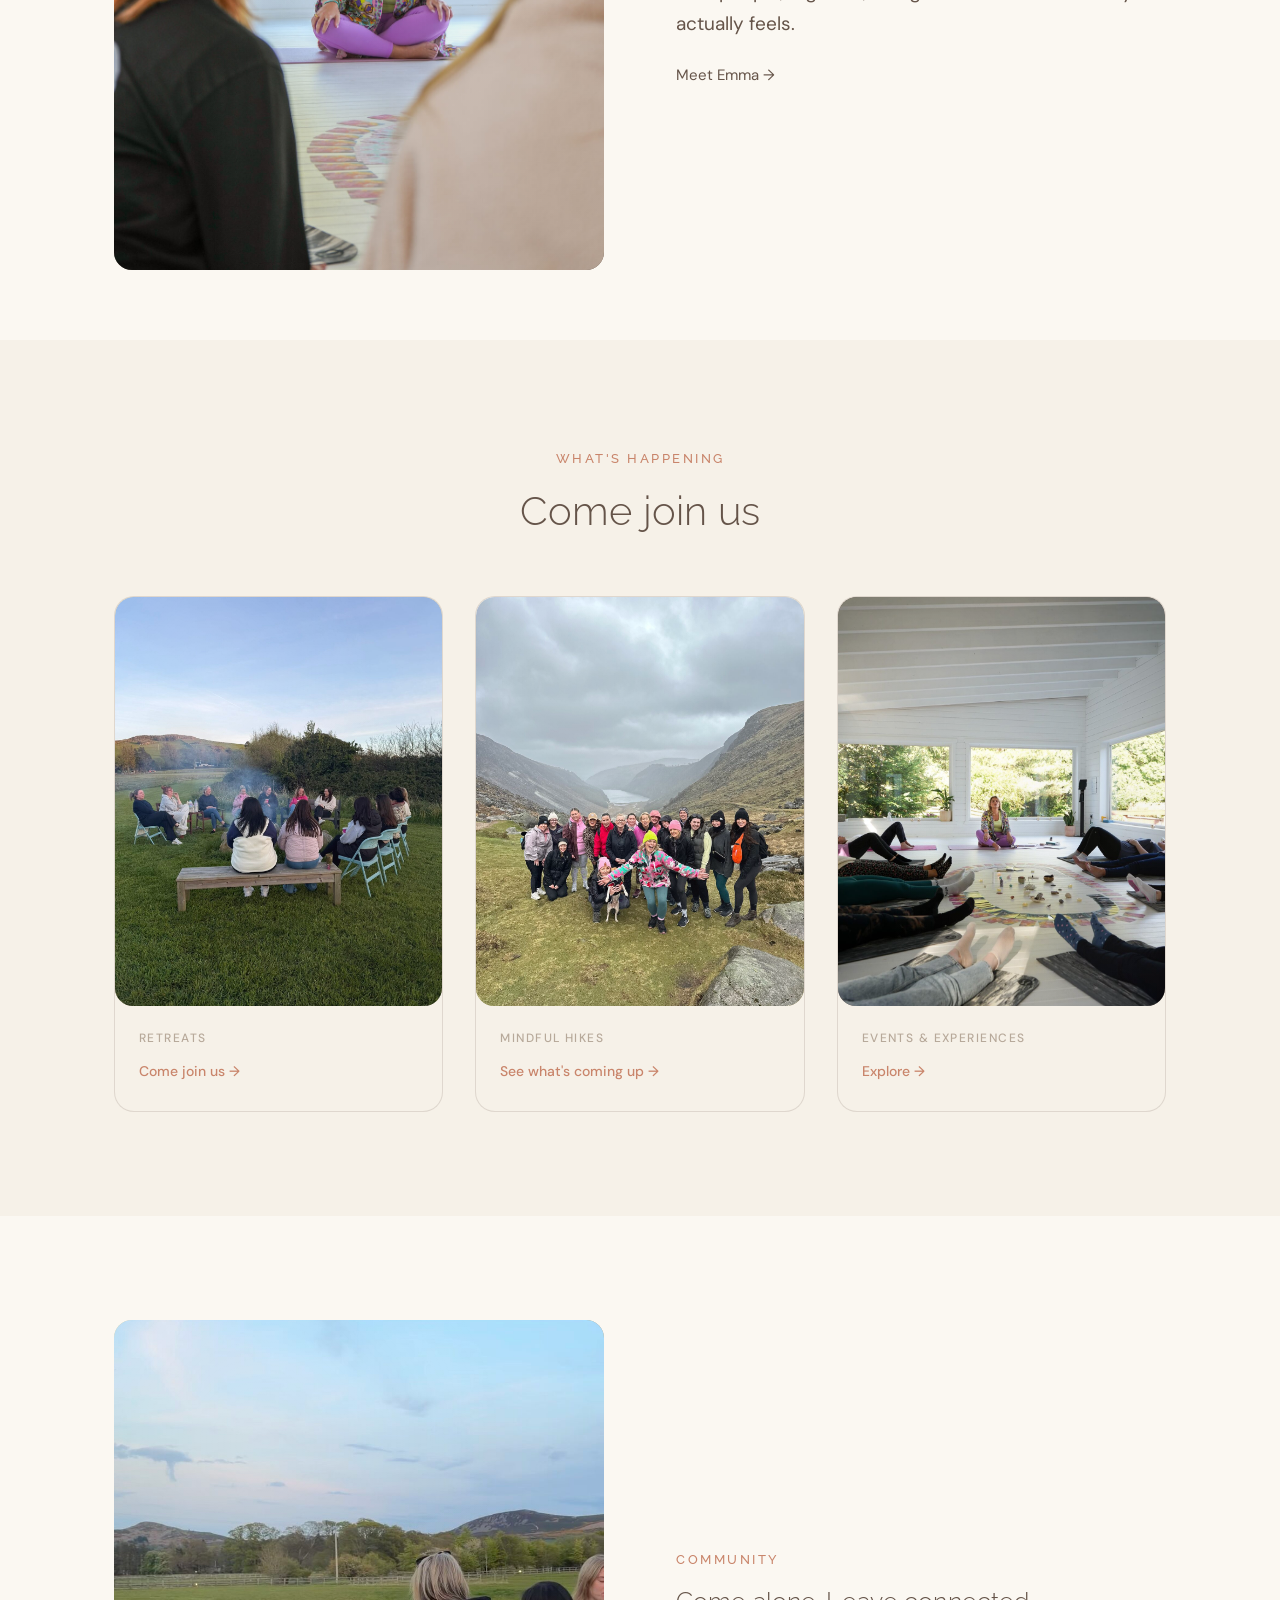
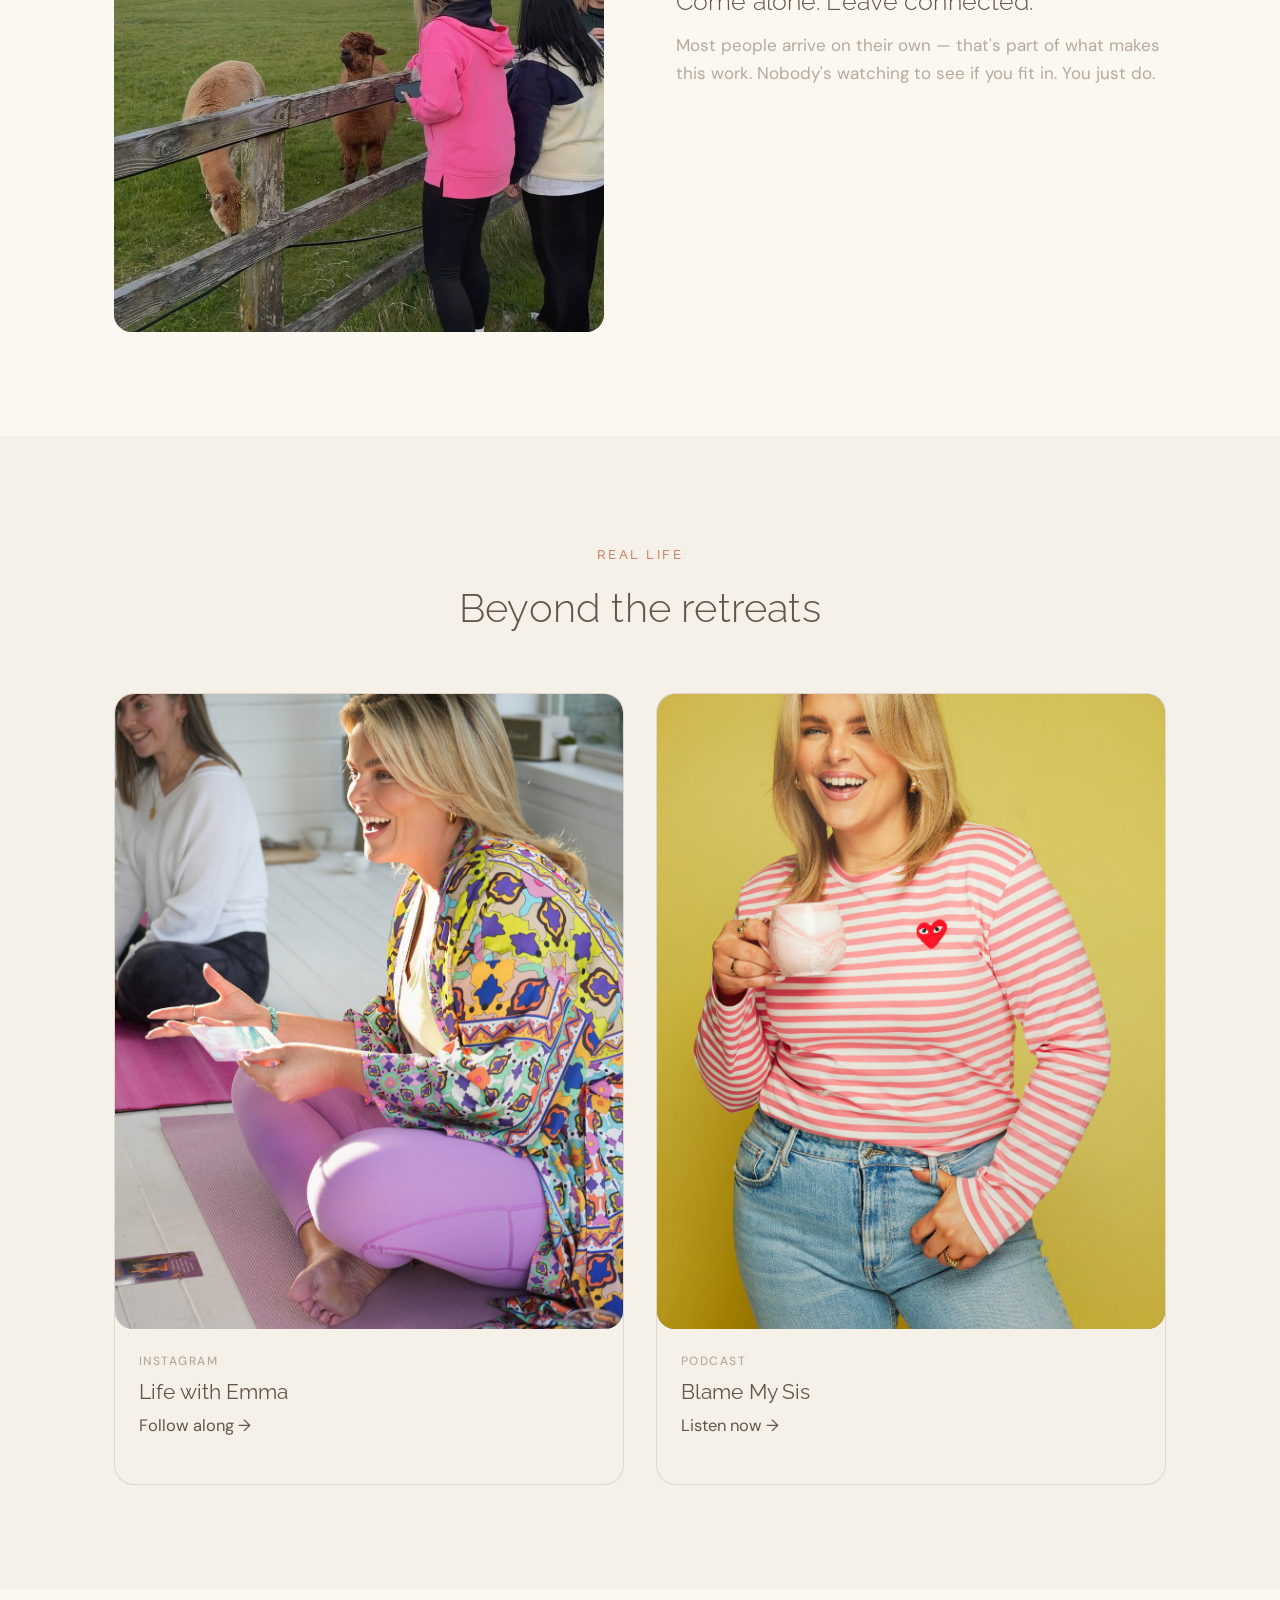
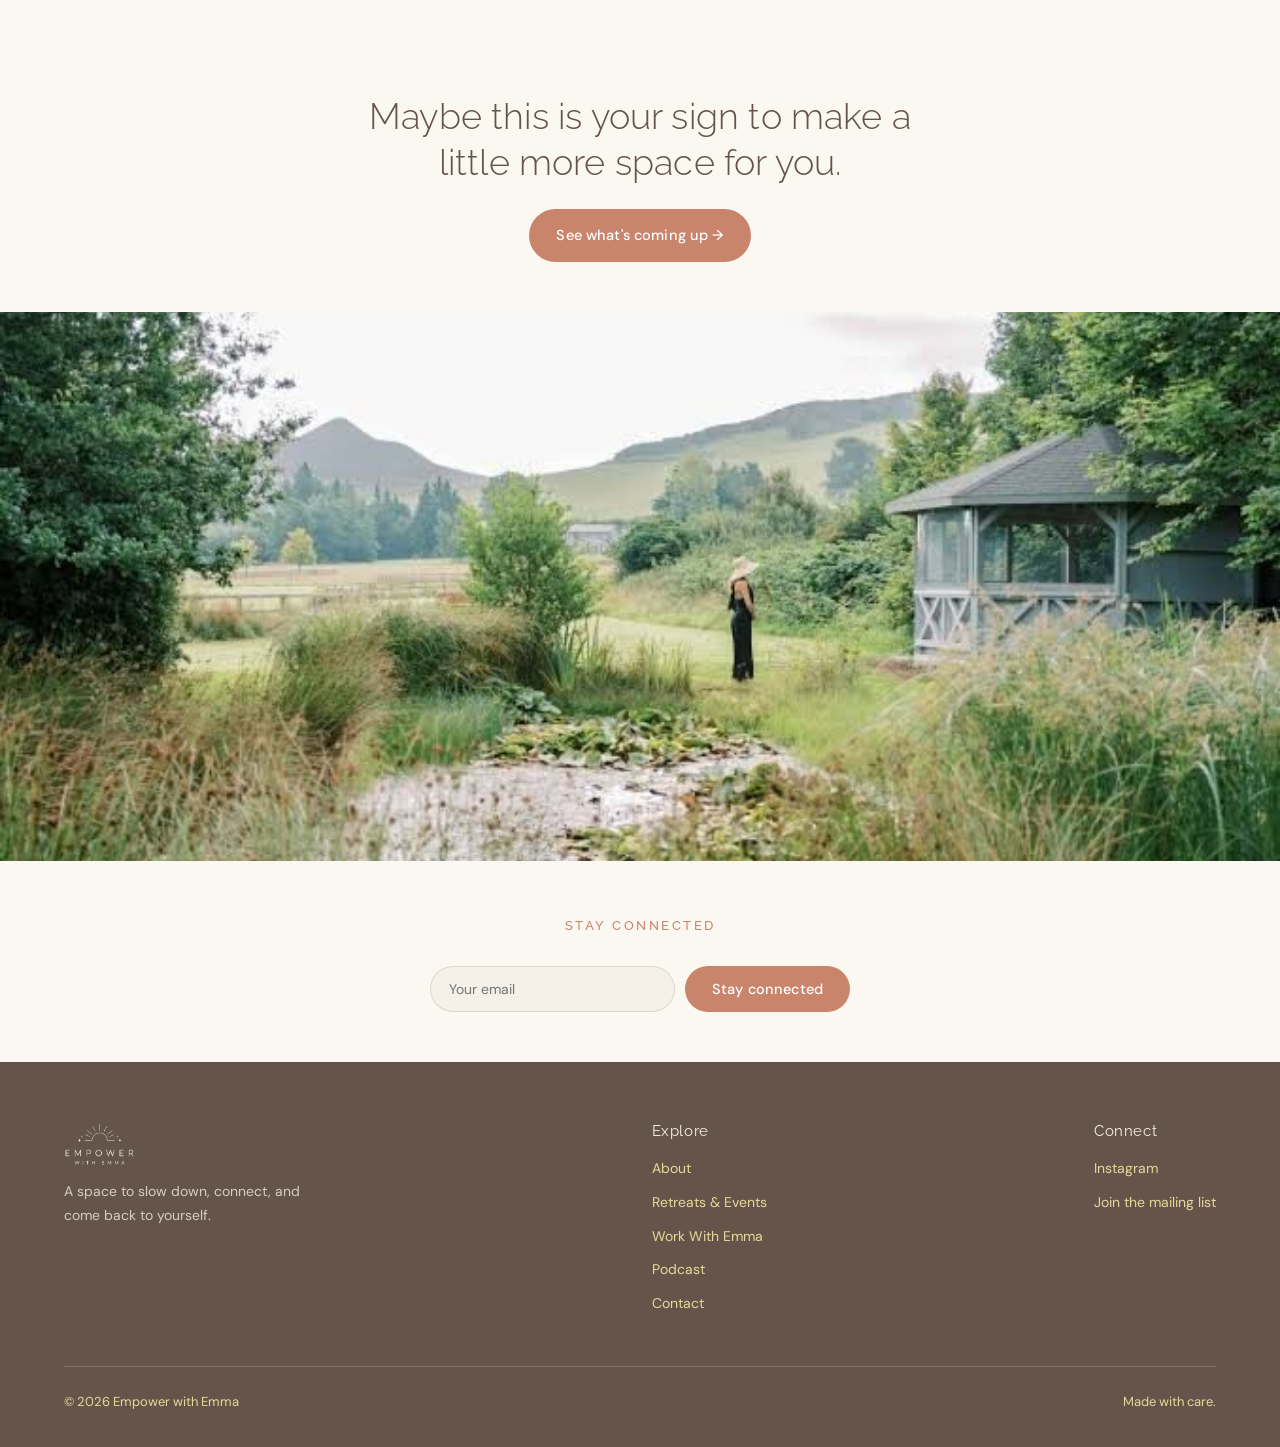
==== commit 02a7b3c8: "Restore hero text, fix mobile menu transparency" ====
--- a/index.html
+++ b/index.html
@@ -36,6 +36,7 @@
 <section class="hero" style="padding-top: 56px; padding-bottom: 60px;">
   <div class="hero-inner">
     <h1>Slow down. Connect. Come back to you.</h1>
+    <p class="lede">Retreats, mindful hikes, workshops and community — created to give you a little more space in a very busy world.</p>
     <a href="retreats-events.html" class="btn btn-primary">Come join us</a>
   </div>
 </section>
--- a/styles.css
+++ b/styles.css
@@ -92,8 +92,7 @@
   position: sticky;
   top: 0;
   z-index: 100;
-  background: rgba(246,241,236,0.9);
-  backdrop-filter: blur(8px);
+  background: var(--cream);
   border-bottom: 1px solid var(--border);
 }
 .nav{
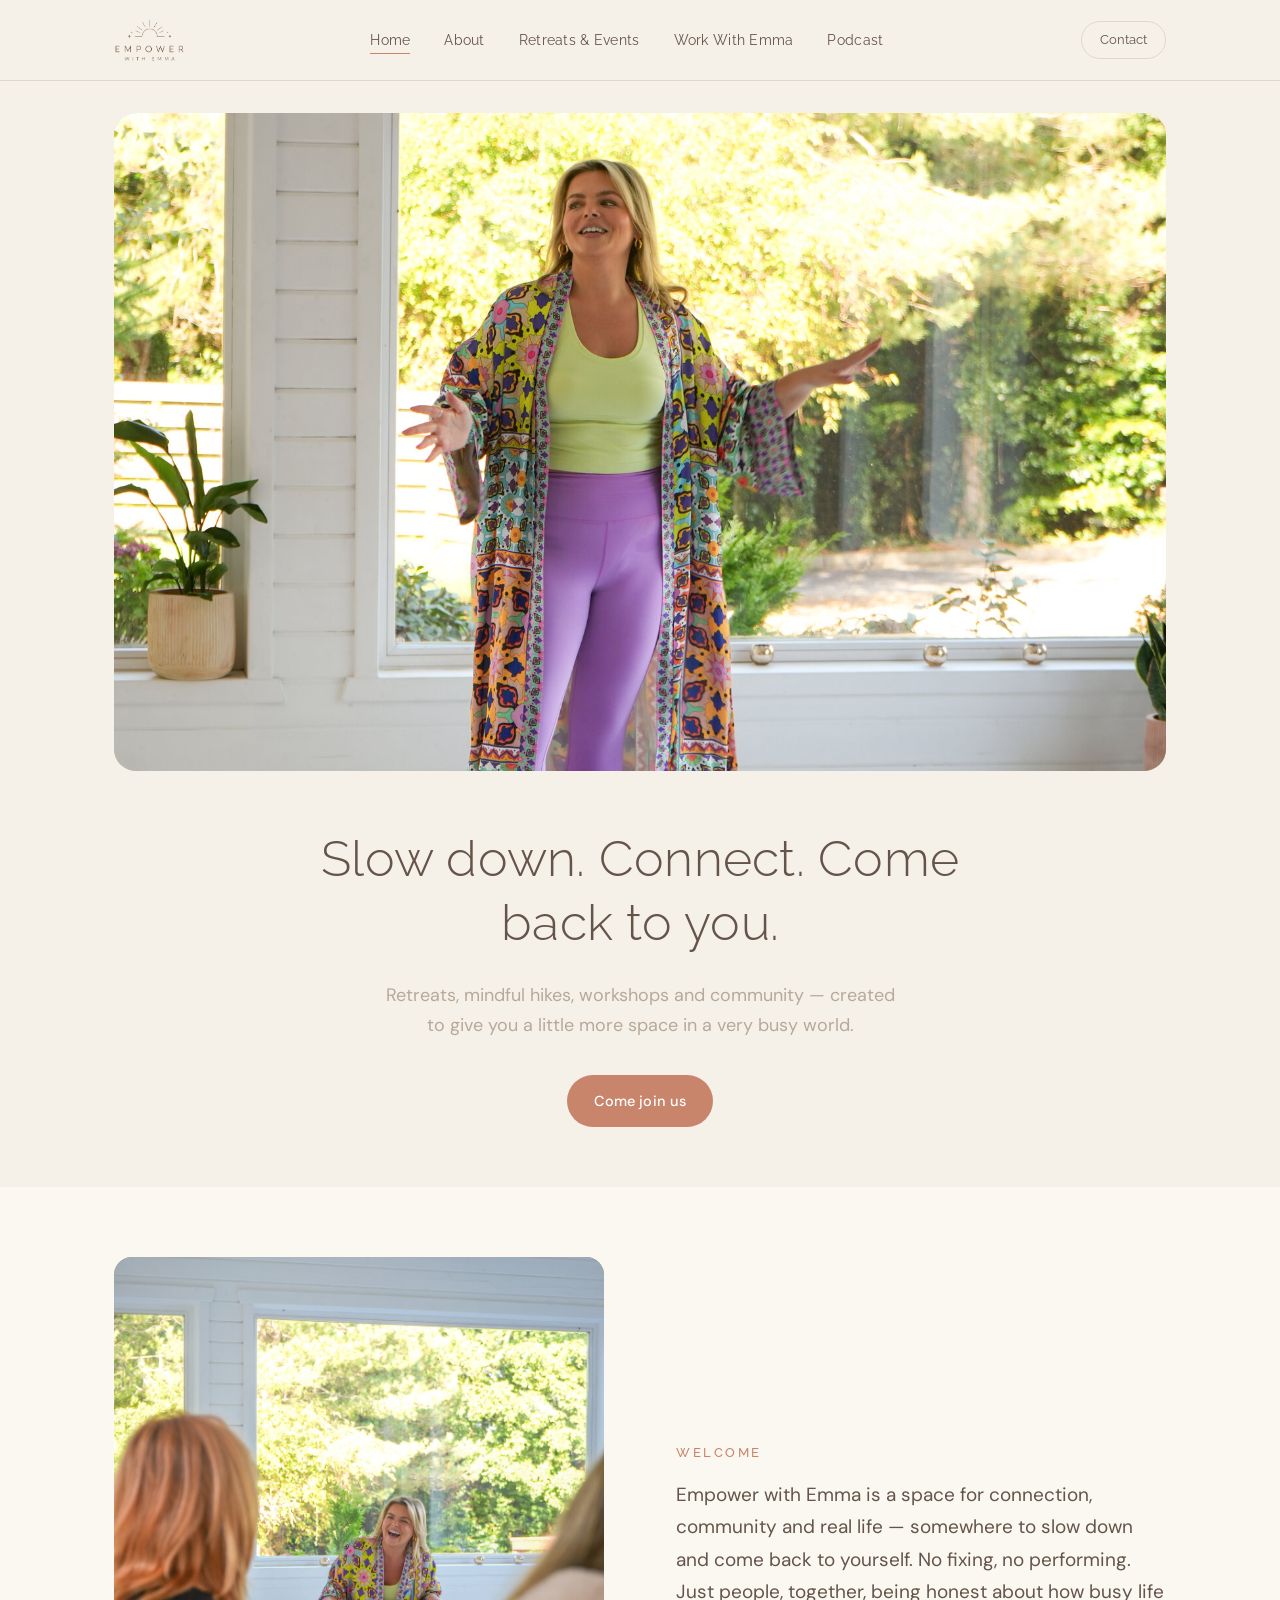
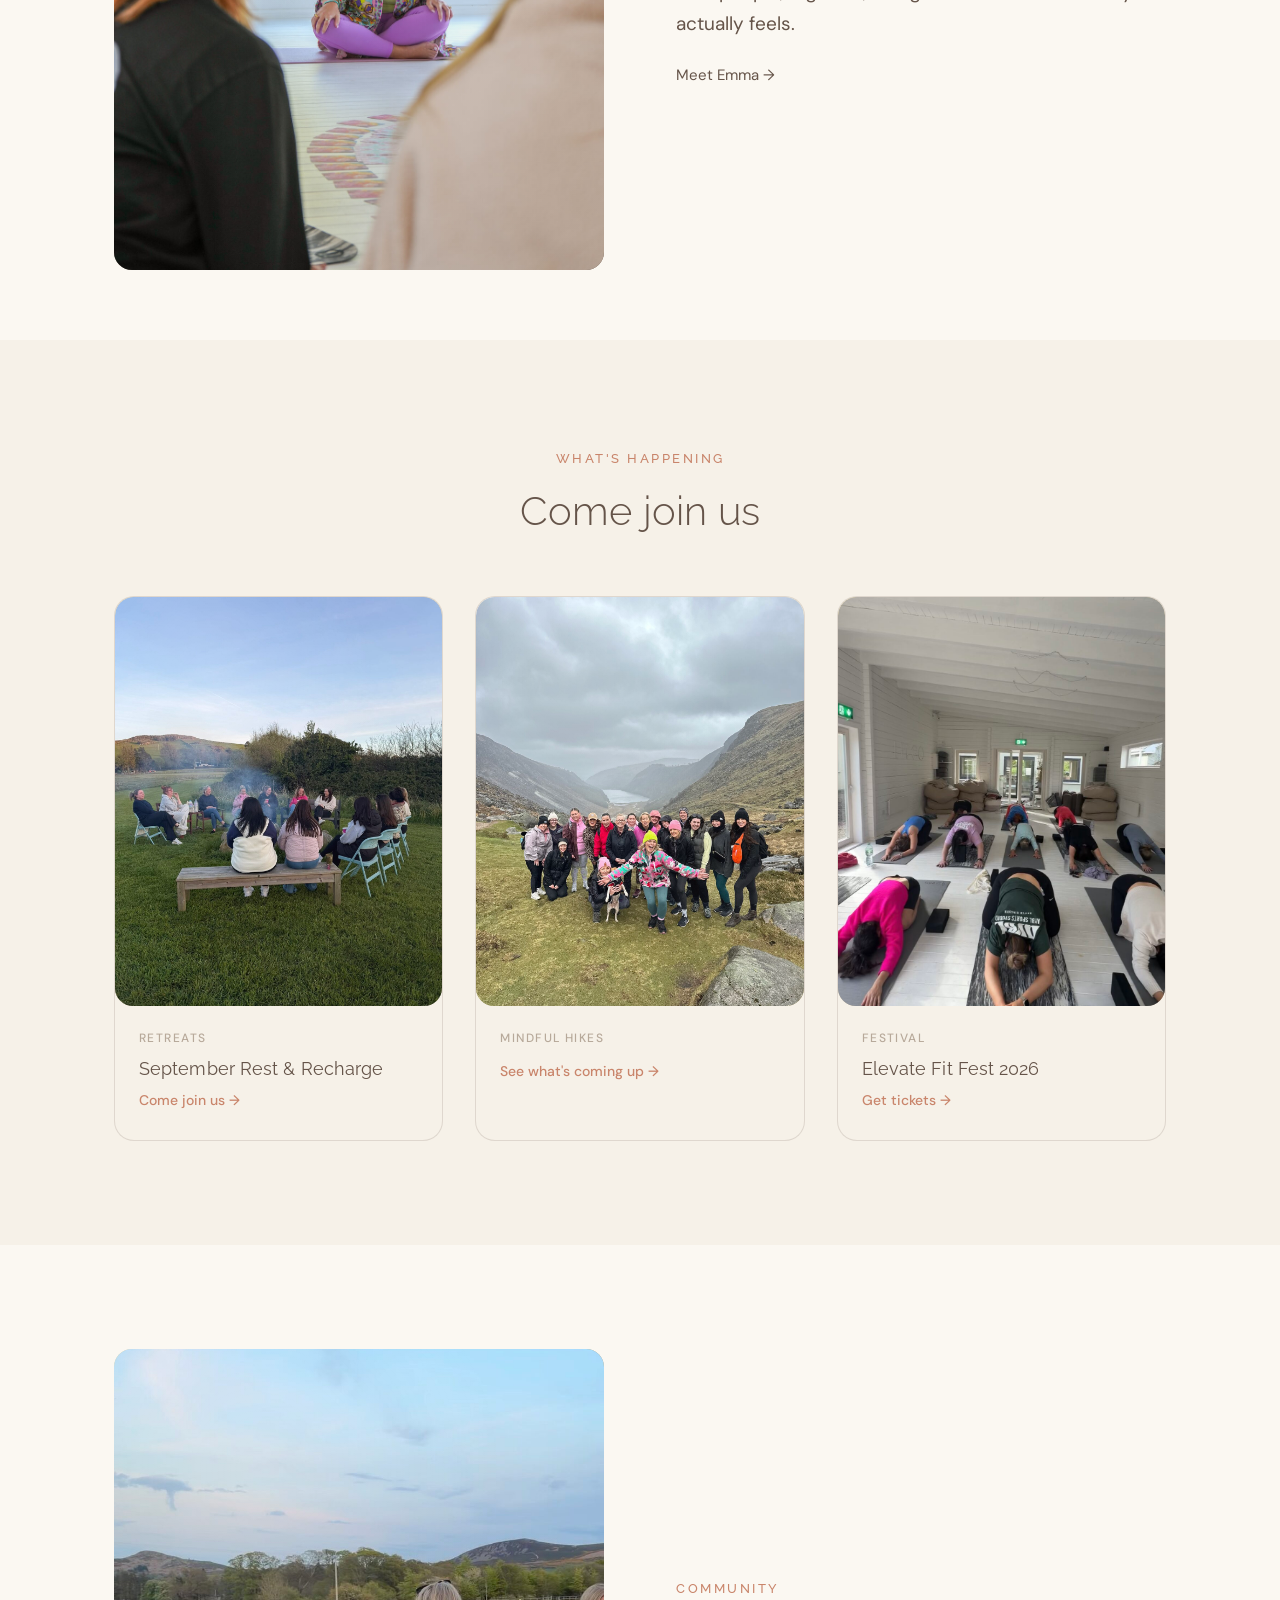
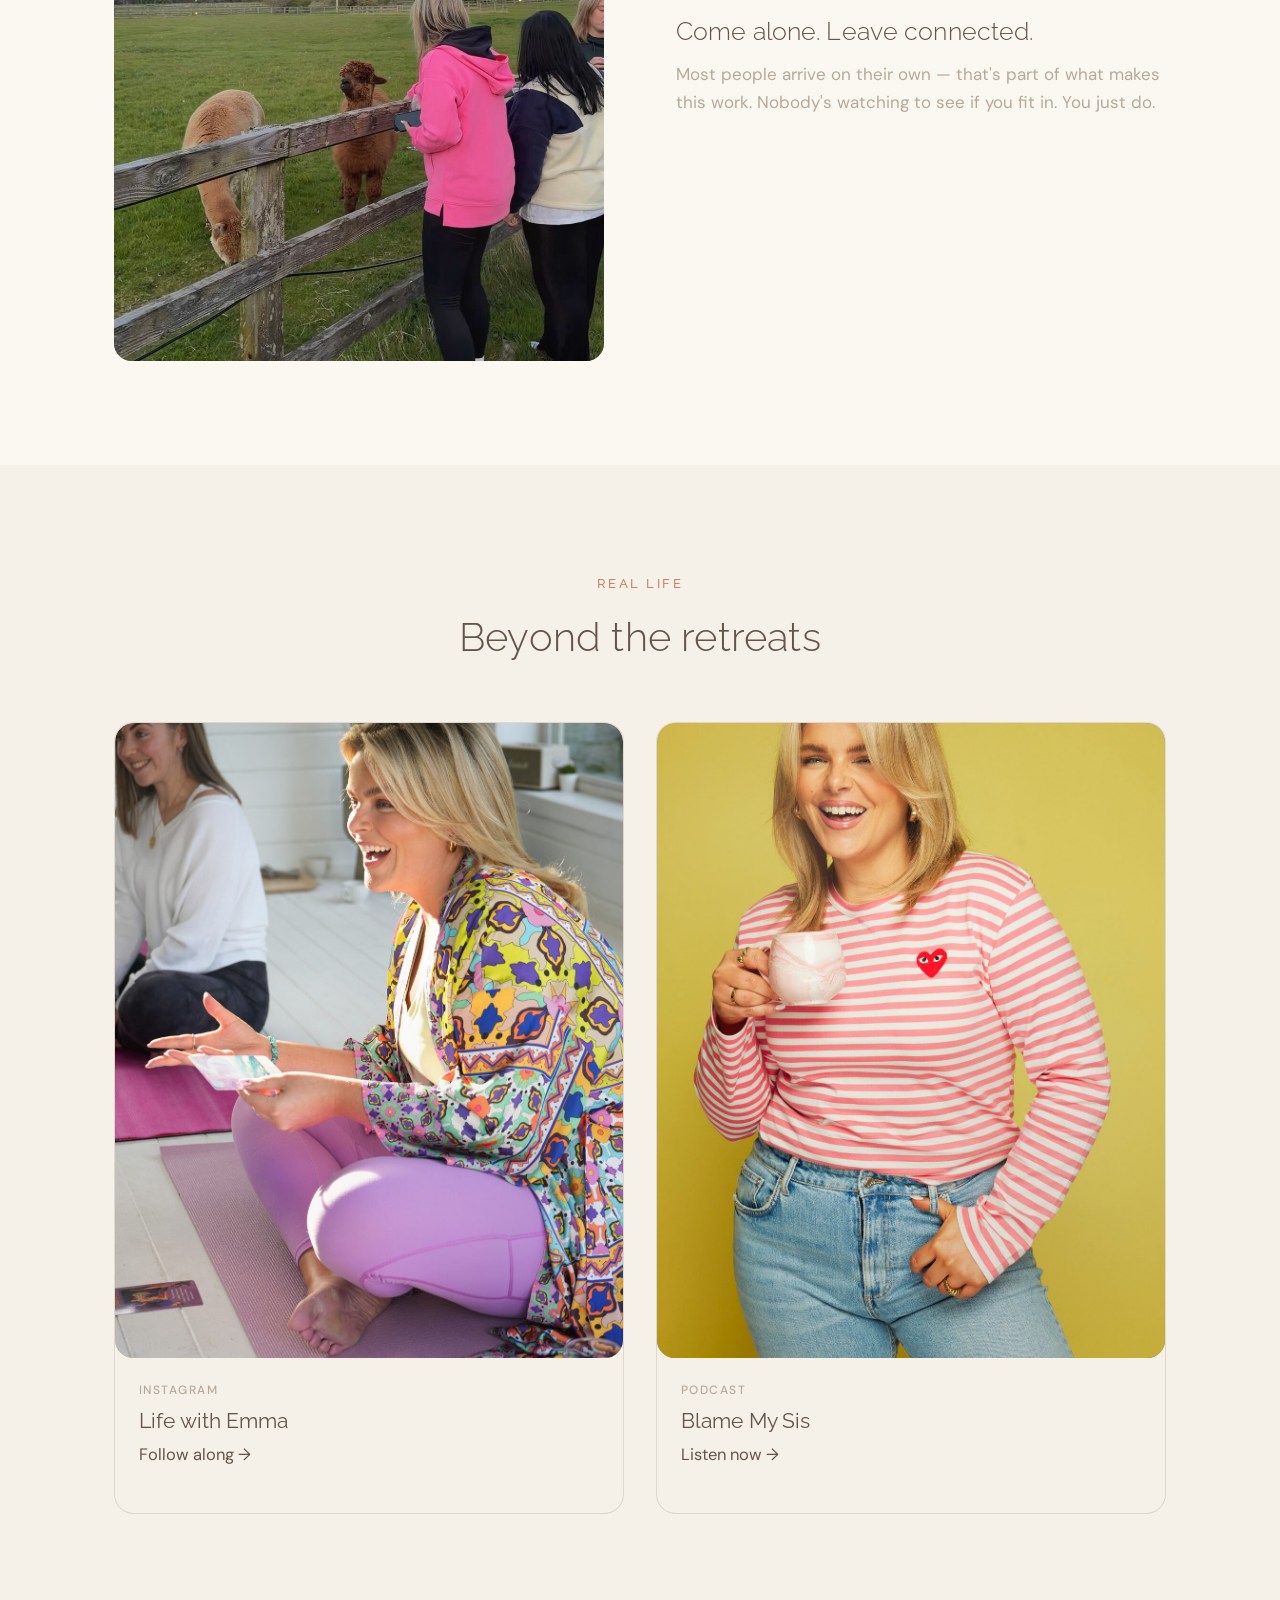
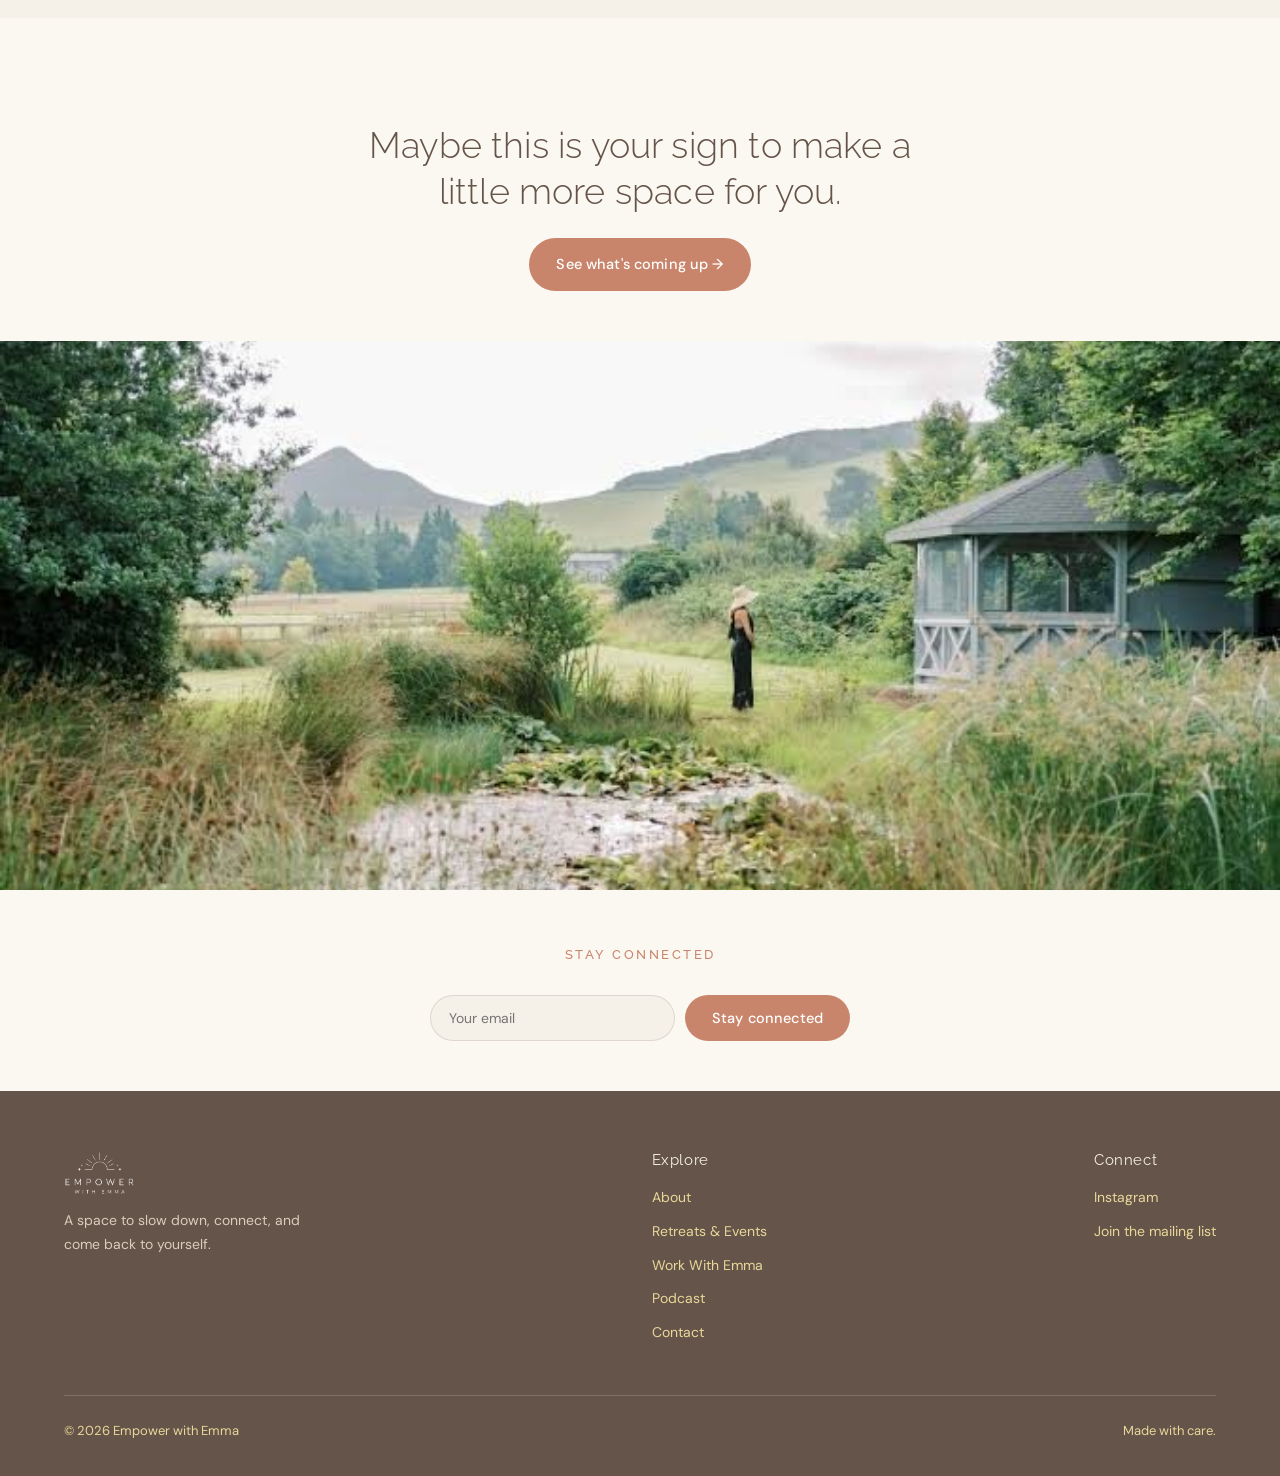
==== commit aa0d4043: "Add Powerscourt retreat card beside Elevate Fit Fest" ====
--- a/index.html
+++ b/index.html
@@ -69,6 +69,7 @@
         </div>
         <div class="card-body">
           <span class="card-tag">Retreats</span>
+          <h3 style="font-size:18px;">September Rest &amp; Recharge</h3>
           <a href="retreats-events.html#retreats" class="card-link">Come join us →</a>
         </div>
       </div>
@@ -82,12 +83,13 @@
         </div>
       </div>
       <div class="card">
-        <div class="photo p4">
-          <img src="images/workshop-circle.jpg" alt="Evening circle session, candles and cards laid out together" loading="lazy">
+        <div class="photo no-tint">
+          <img src="images/collab-talk.jpg" alt="Elevate Fit Fest 2026" loading="lazy">
         </div>
         <div class="card-body">
-          <span class="card-tag">Events &amp; Experiences</span>
-          <a href="retreats-events.html#events" class="card-link">Explore →</a>
+          <span class="card-tag">Festival</span>
+          <h3 style="font-size:18px;">Elevate Fit Fest 2026</h3>
+          <a href="https://www.eventbrite.ie/e/elevate-fit-fest-2026-tickets-1970342291835?aff=ebdssbdestsearch" target="_blank" rel="noopener" class="card-link">Get tickets →</a>
         </div>
       </div>
     </div>
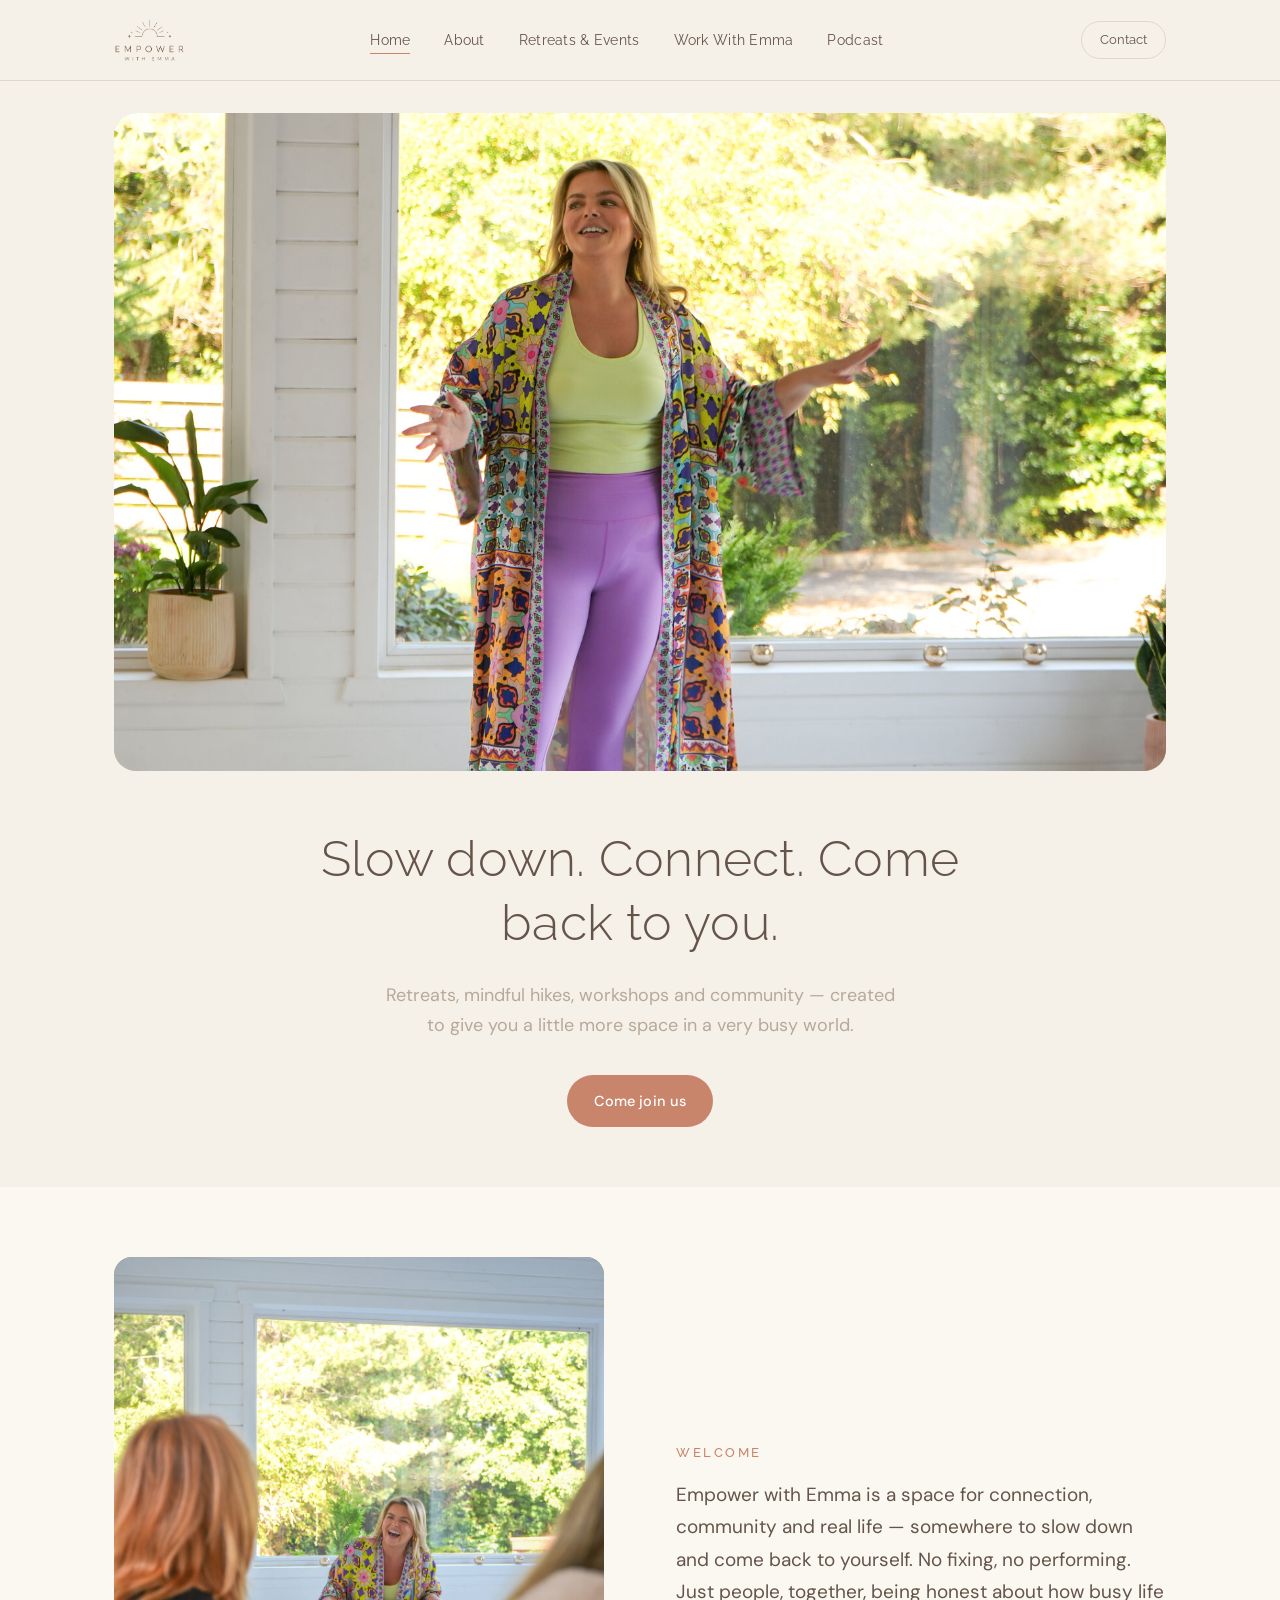
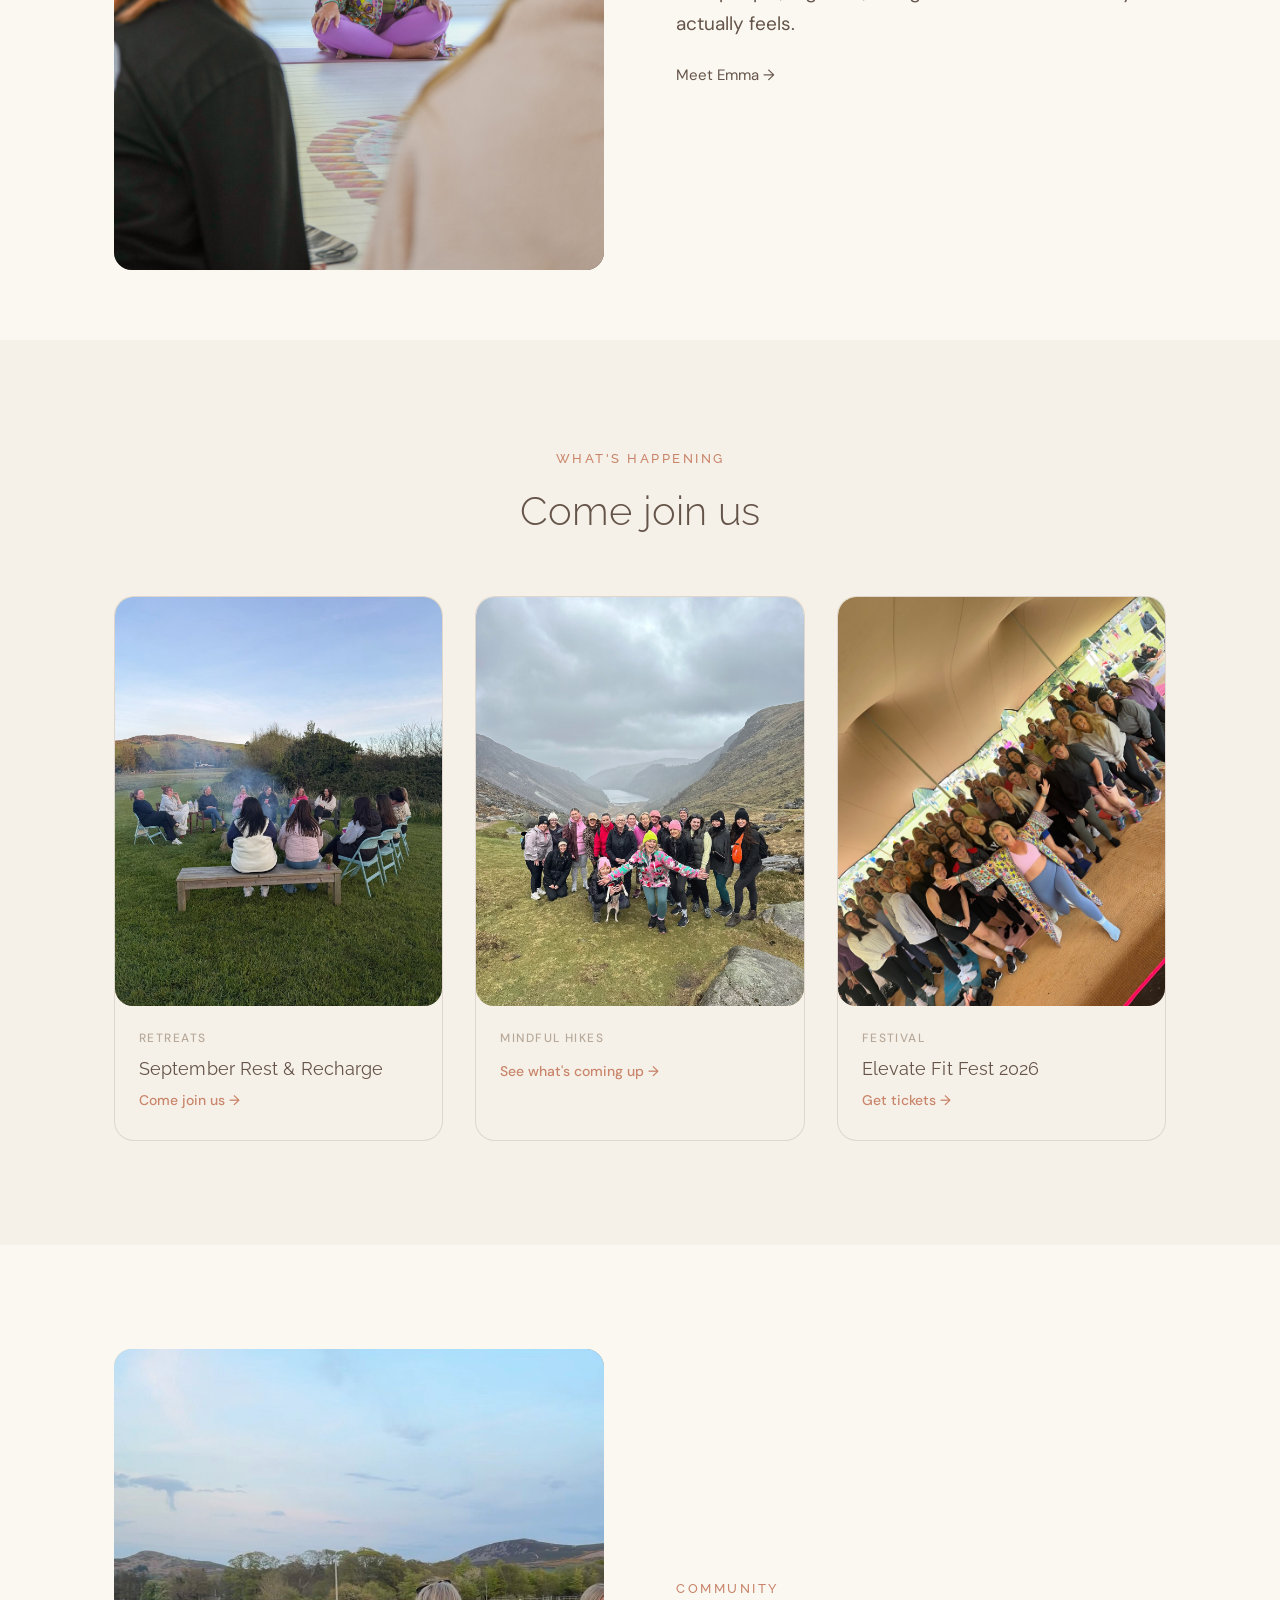
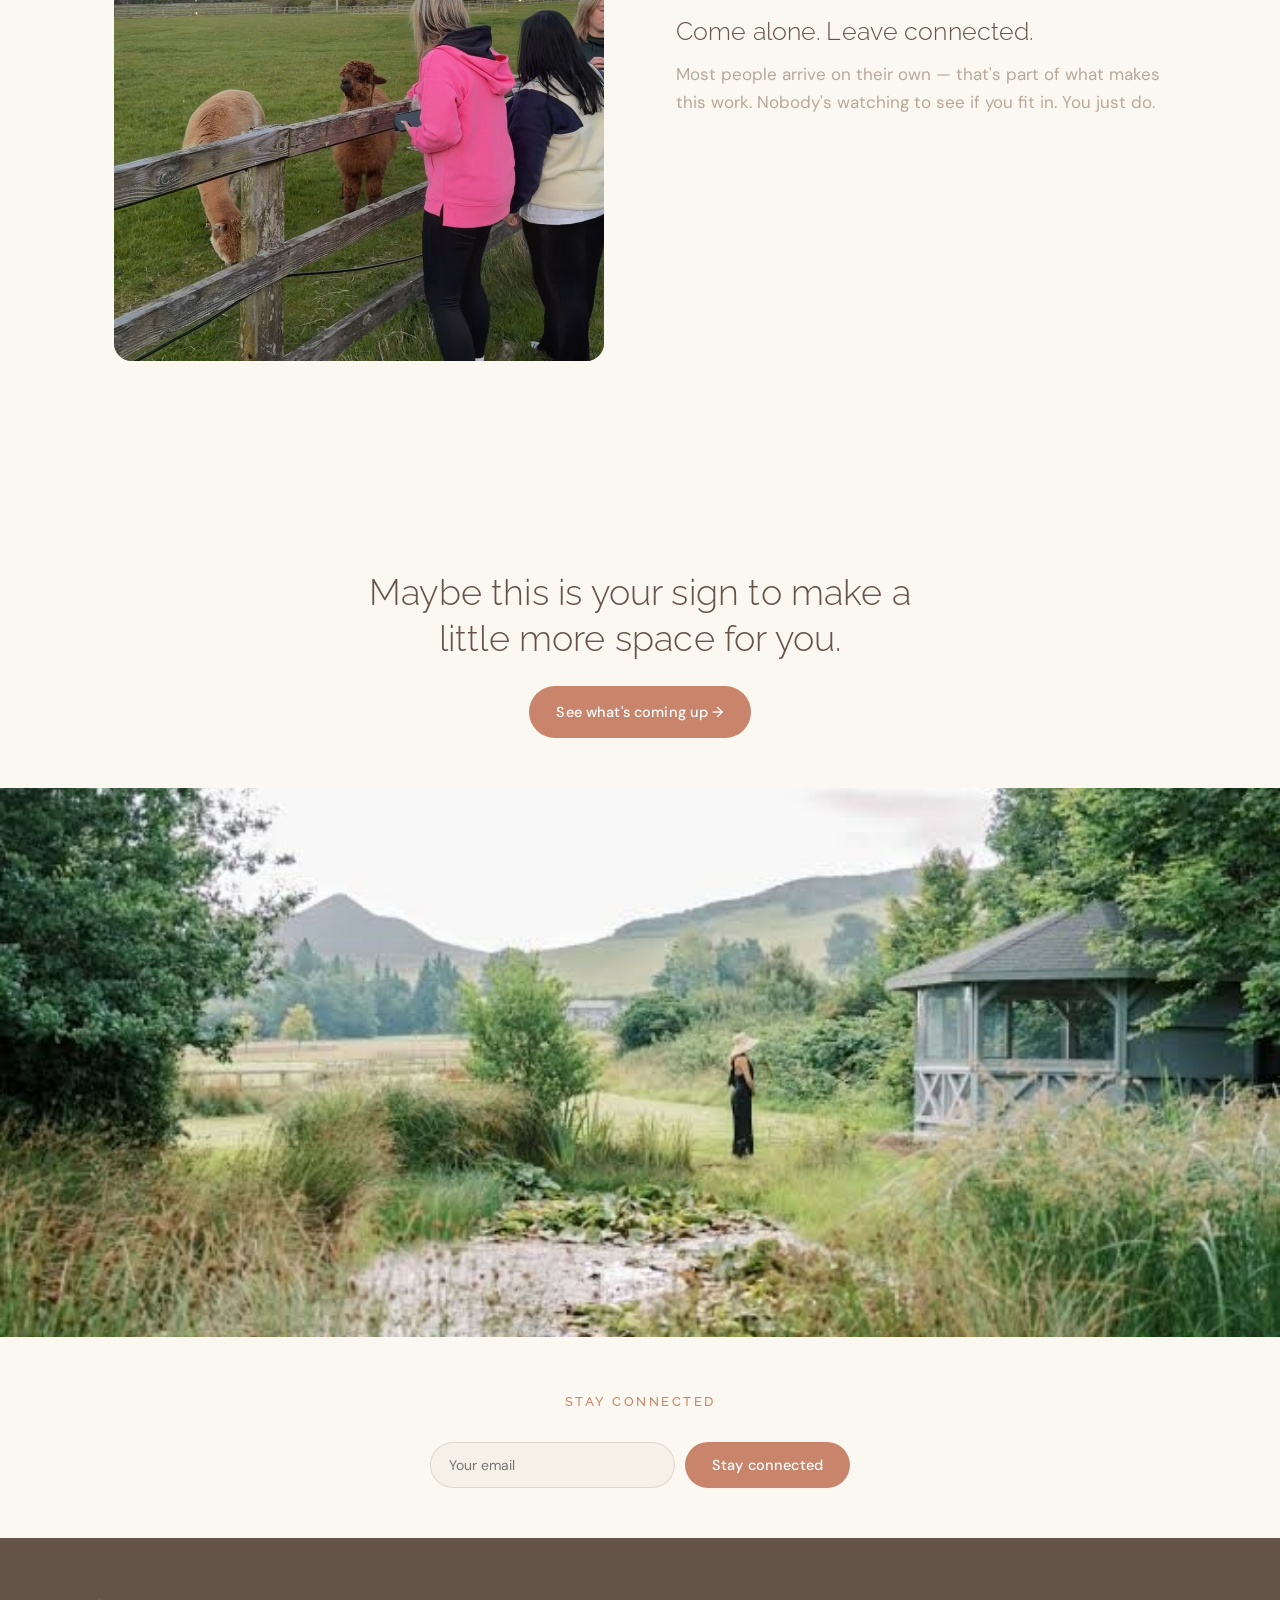
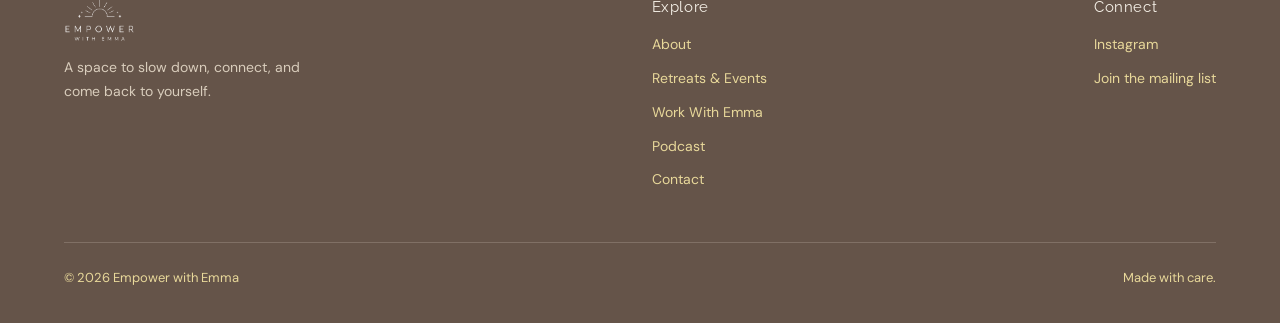
==== commit c458cf1a: "Fix logo and Elevate Fit Fest photo across all pages" ====
--- a/index.html
+++ b/index.html
@@ -84,7 +84,7 @@
       </div>
       <div class="card">
         <div class="photo no-tint">
-          <img src="images/collab-talk.jpg" alt="Elevate Fit Fest 2026" loading="lazy">
+          <img src="images/elevate-fit-fest.jpg" alt="Elevate Fit Fest 2026" loading="lazy">
         </div>
         <div class="card-body">
           <span class="card-tag">Festival</span>
@@ -106,38 +106,6 @@
       <span class="eyebrow">Community</span>
       <h2>Come alone. Leave connected.</h2>
       <p style="color:var(--taupe); font-size:17px;">Most people arrive on their own — that's part of what makes this work. Nobody's watching to see if you fit in. You just do.</p>
-    </div>
-  </div>
-</section>
-
-<!-- 05 REAL LIFE -->
-<section>
-  <div class="container">
-    <div class="section-head">
-      <span class="eyebrow">Real life</span>
-      <h2>Beyond the retreats</h2>
-    </div>
-    <div class="grid grid-2">
-      <a href="#" class="card" style="display:block;">
-        <div class="photo p3">
-          <img src="images/ig-laughing.jpg" alt="Life with Emma on Instagram" loading="lazy">
-        </div>
-        <div class="card-body">
-          <span class="card-tag">Instagram</span>
-          <h3>Life with Emma</h3>
-          <p class="card-link">Follow along →</p>
-        </div>
-      </a>
-      <a href="podcast.html" class="card" style="display:block;">
-        <div class="photo p2">
-          <img src="images/emma-mug.jpg" alt="Blame My Sis podcast" loading="lazy">
-        </div>
-        <div class="card-body">
-          <span class="card-tag">Podcast</span>
-          <h3>Blame My Sis</h3>
-          <p class="card-link">Listen now →</p>
-        </div>
-      </a>
     </div>
   </div>
 </section>
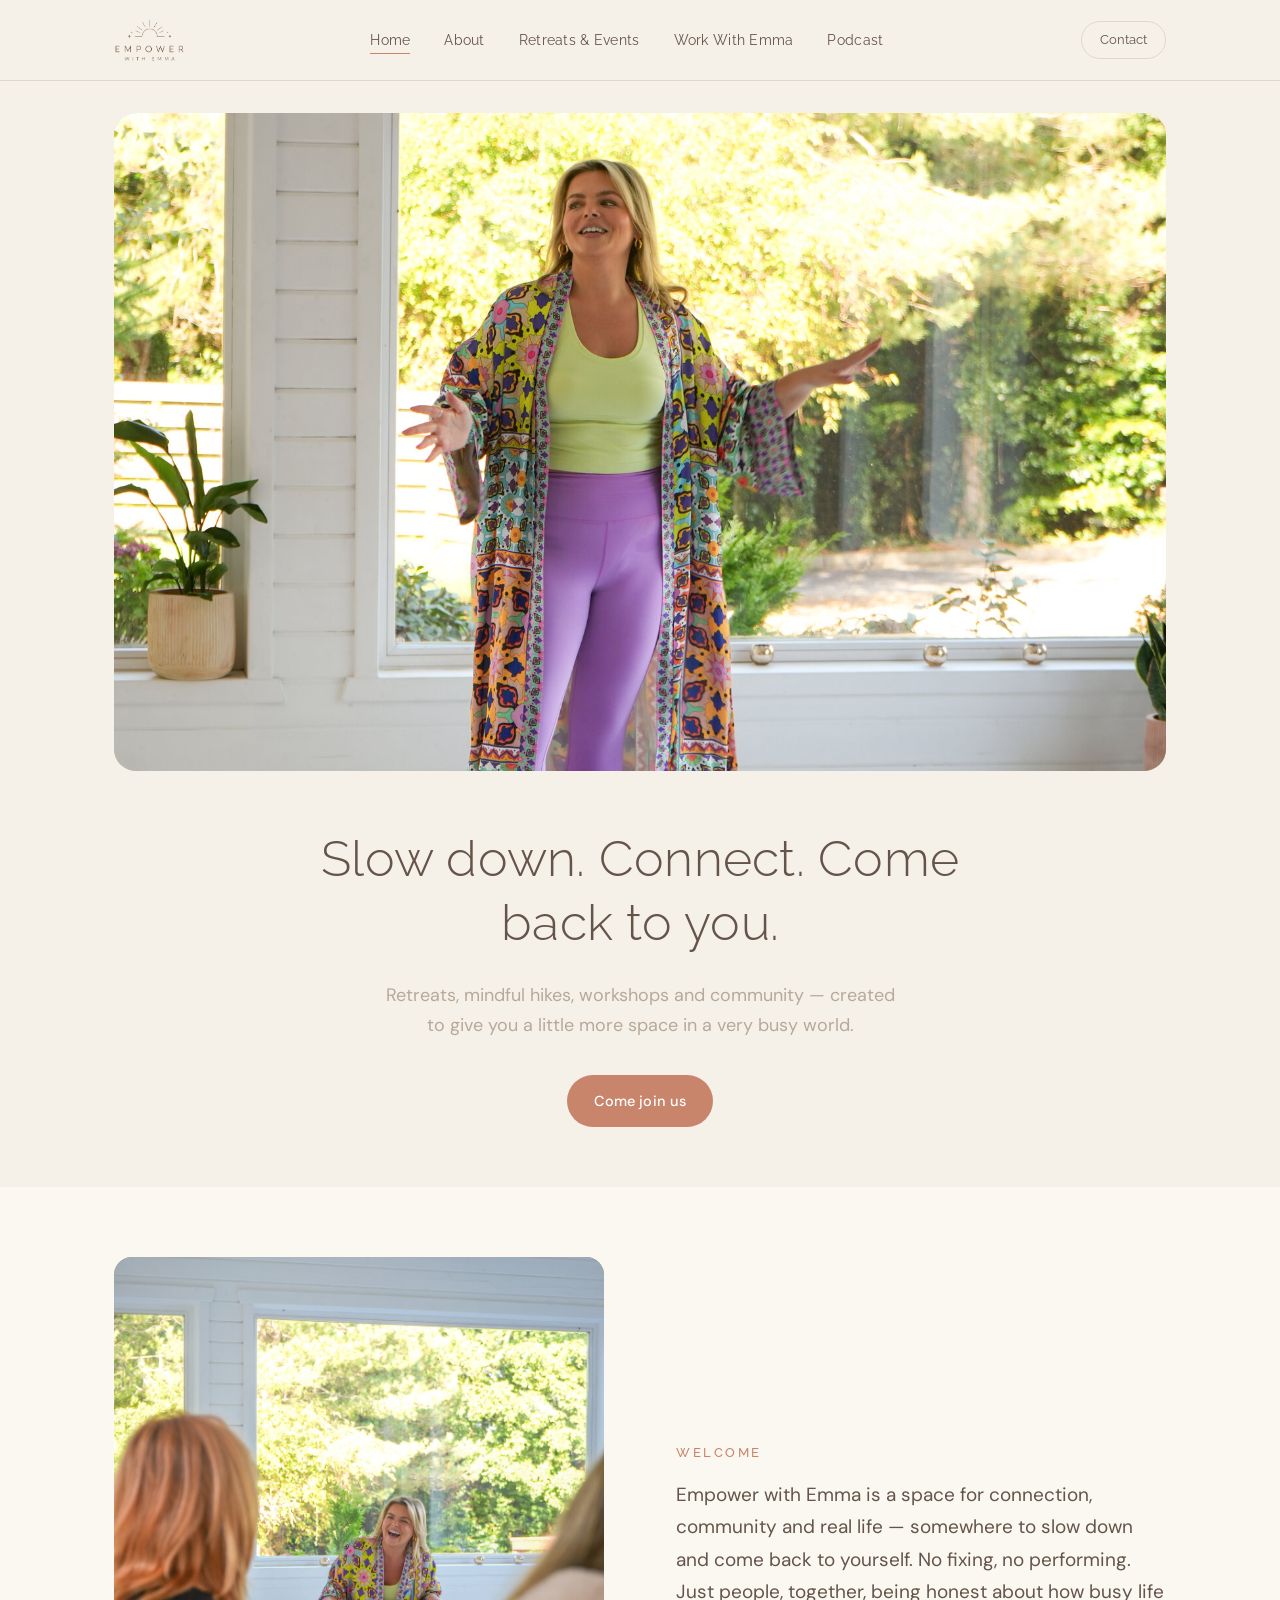
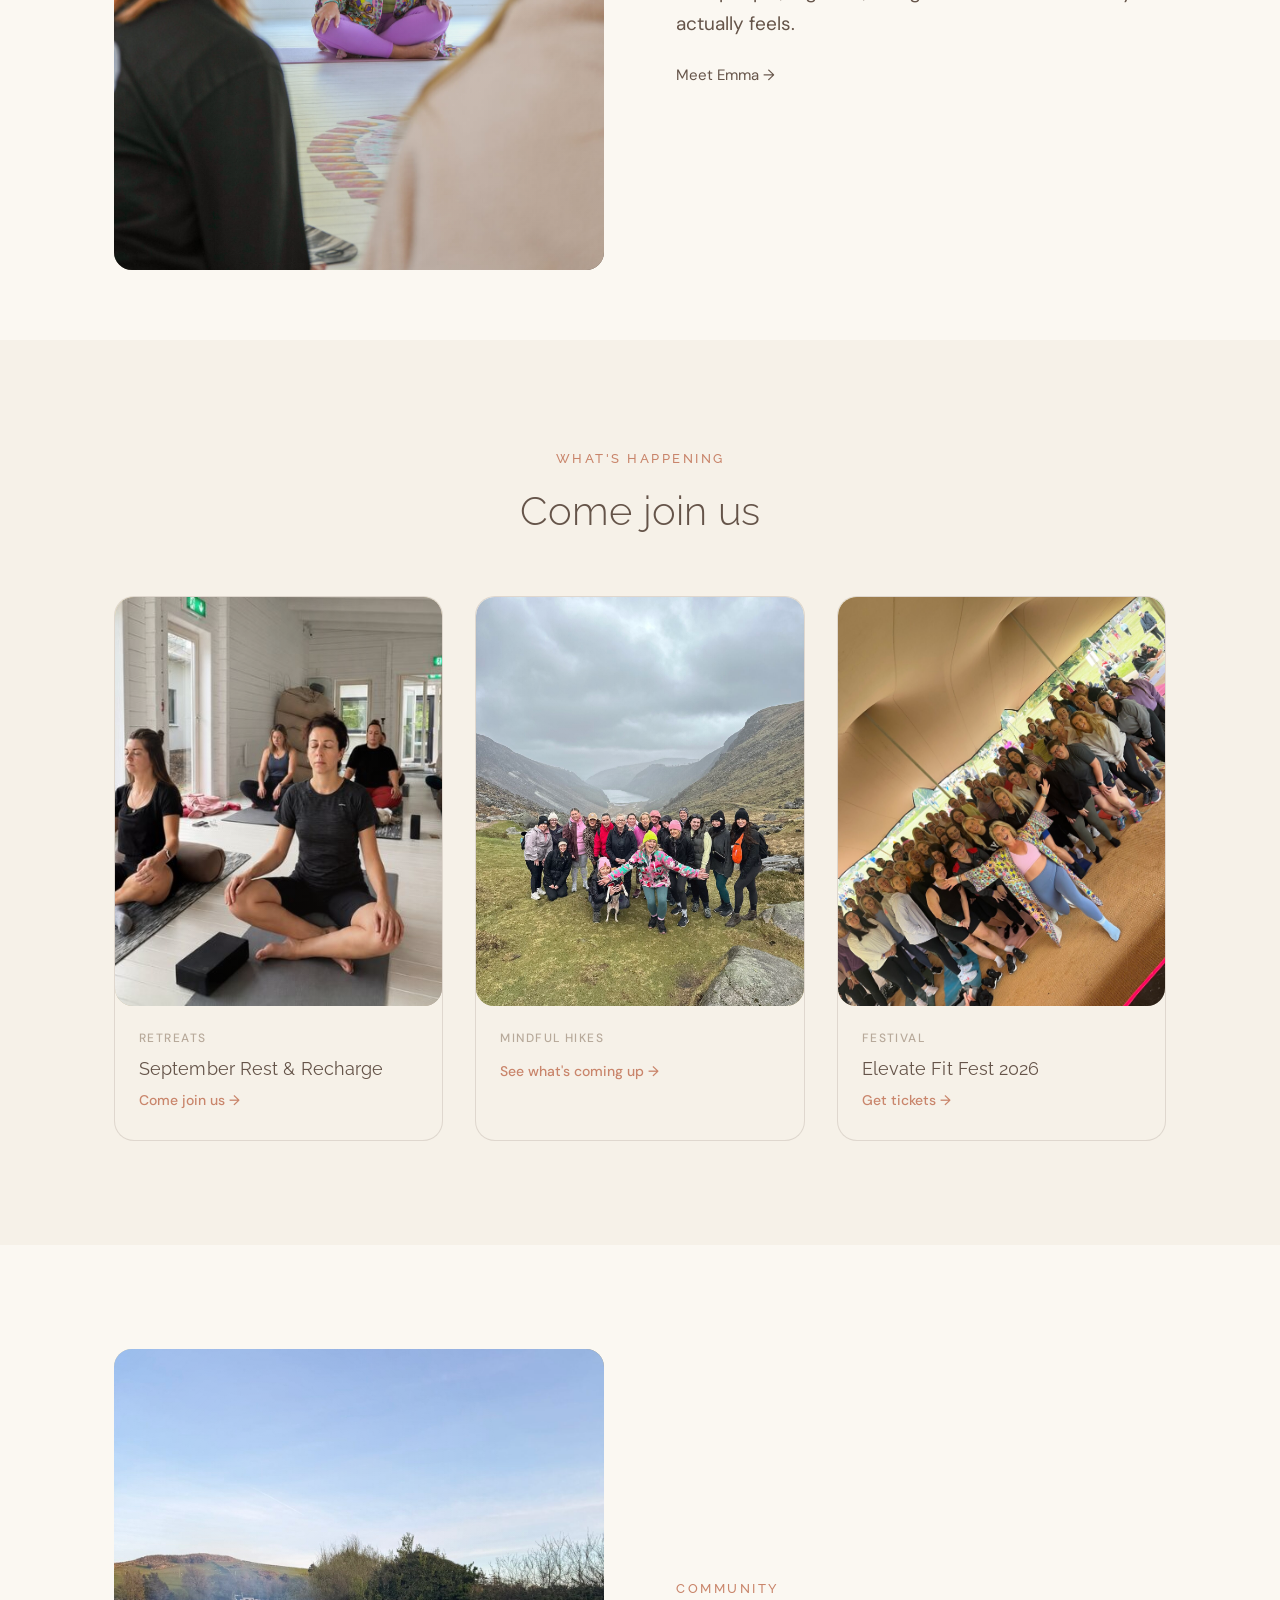
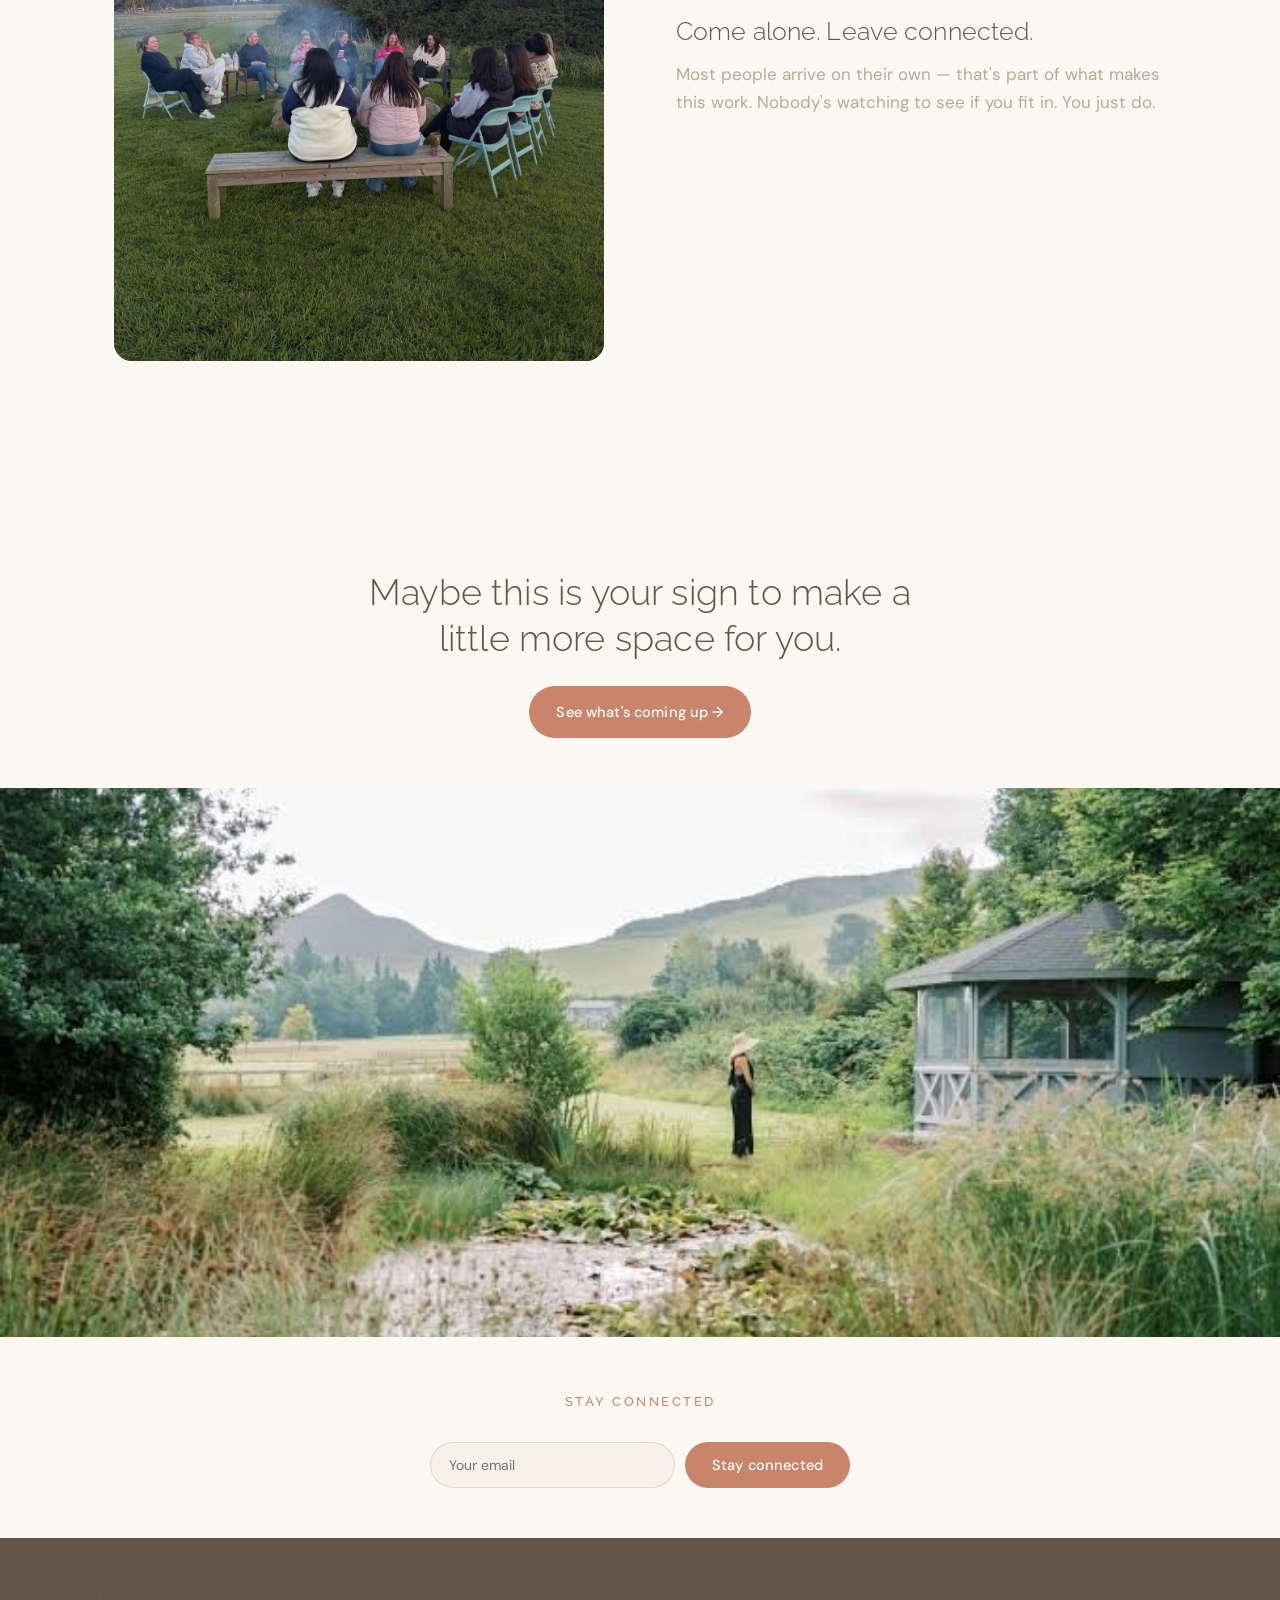
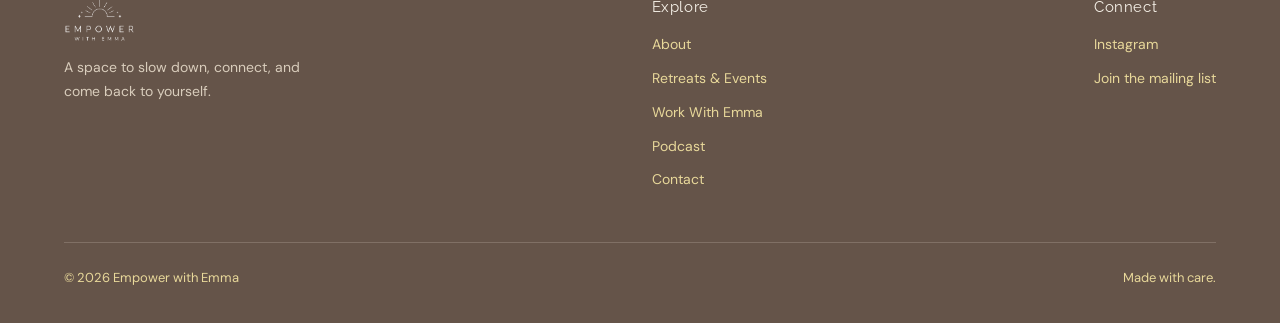
==== commit 3afac260: "Fix logo and Elevate Fit Fest photo, update Community and Retreat card images" ====
--- a/index.html
+++ b/index.html
@@ -65,7 +65,7 @@
     <div class="grid grid-3">
       <div class="card">
         <div class="photo p1">
-          <img src="images/retreat-firepit.jpg" alt="Retreat group gathered around a fire pit at dusk" loading="lazy">
+          <img src="images/retreat-meditation.jpg" alt="Meditation session at the September Retreat" loading="lazy">
         </div>
         <div class="card-body">
           <span class="card-tag">Retreats</span>
@@ -100,7 +100,7 @@
 <section class="section-oat">
   <div class="container two-col">
     <div class="photo wide p5" style="aspect-ratio:4/5;">
-      <img src="images/community-alpaca.jpg" alt="Group connecting together outdoors on a retreat" loading="lazy">
+      <img src="images/retreat-firepit.jpg" alt="Group gathered together around a fire pit at dusk" loading="lazy">
     </div>
     <div>
       <span class="eyebrow">Community</span>
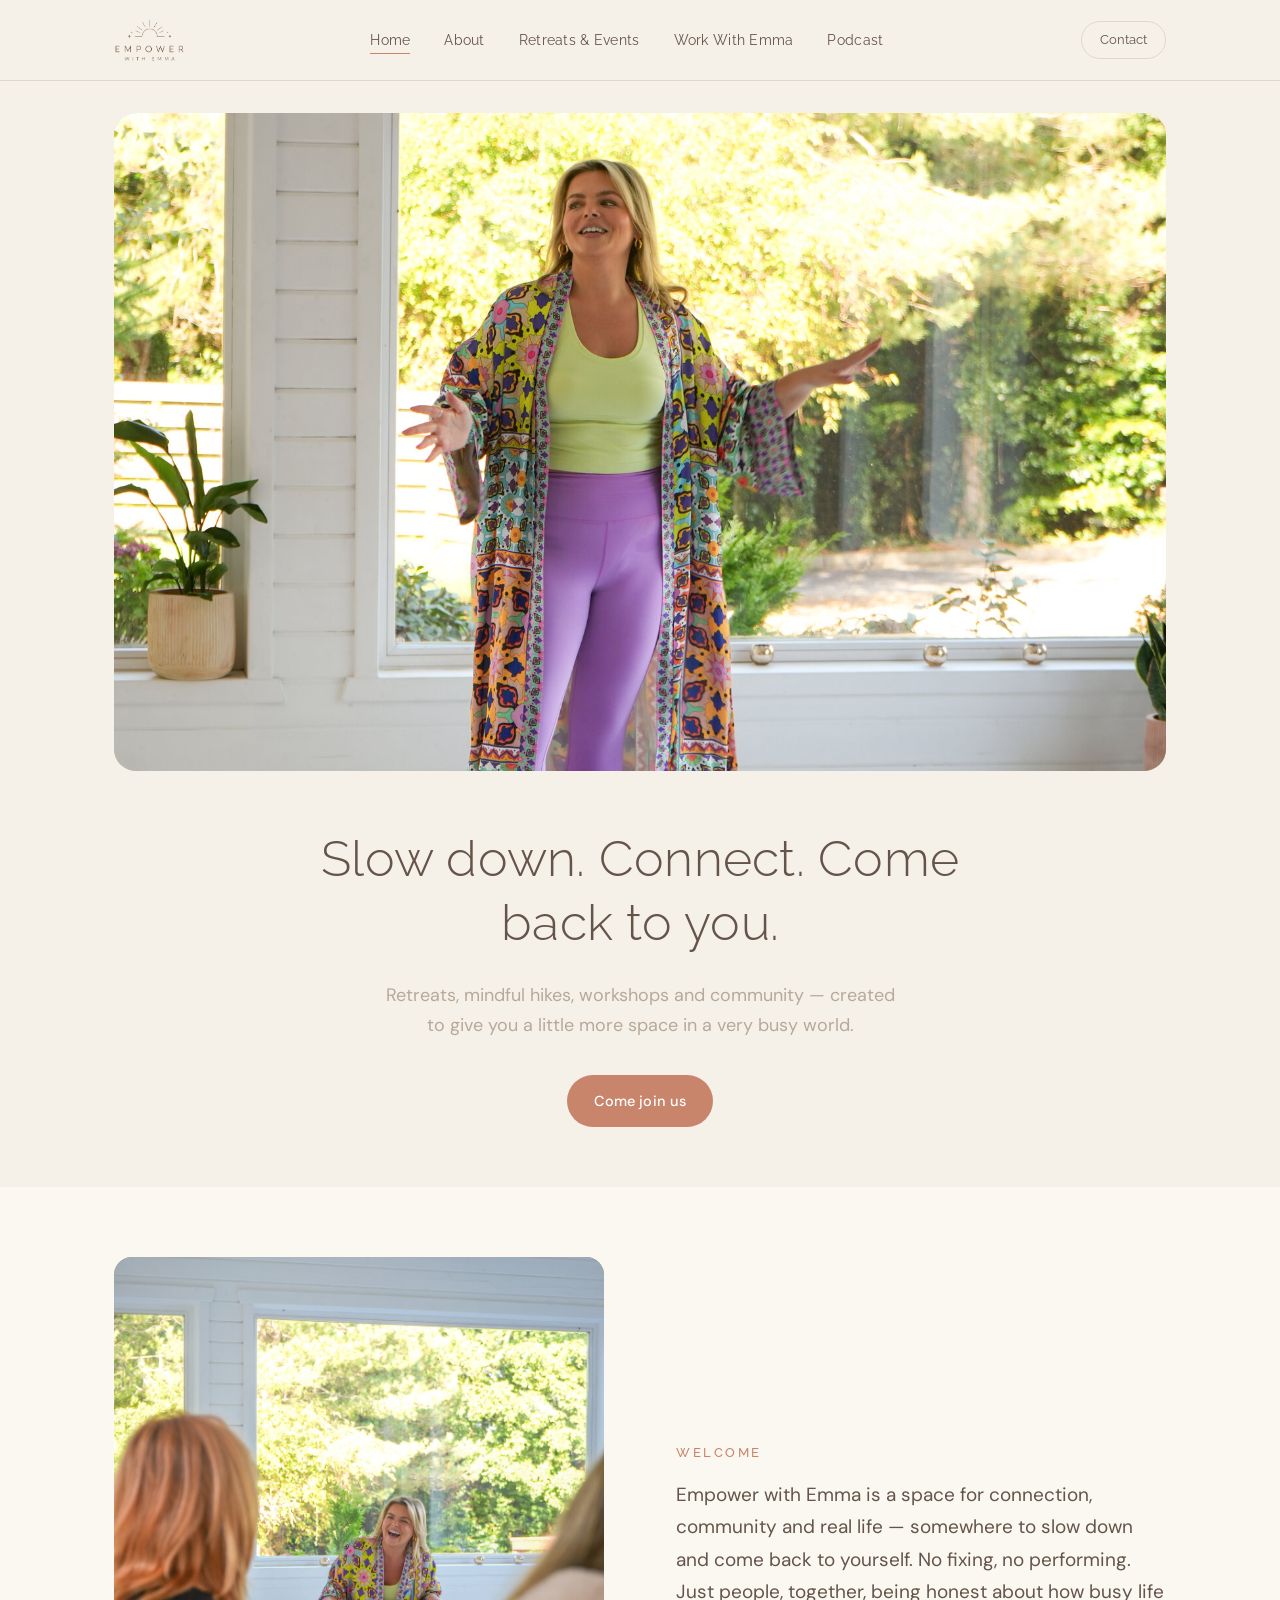
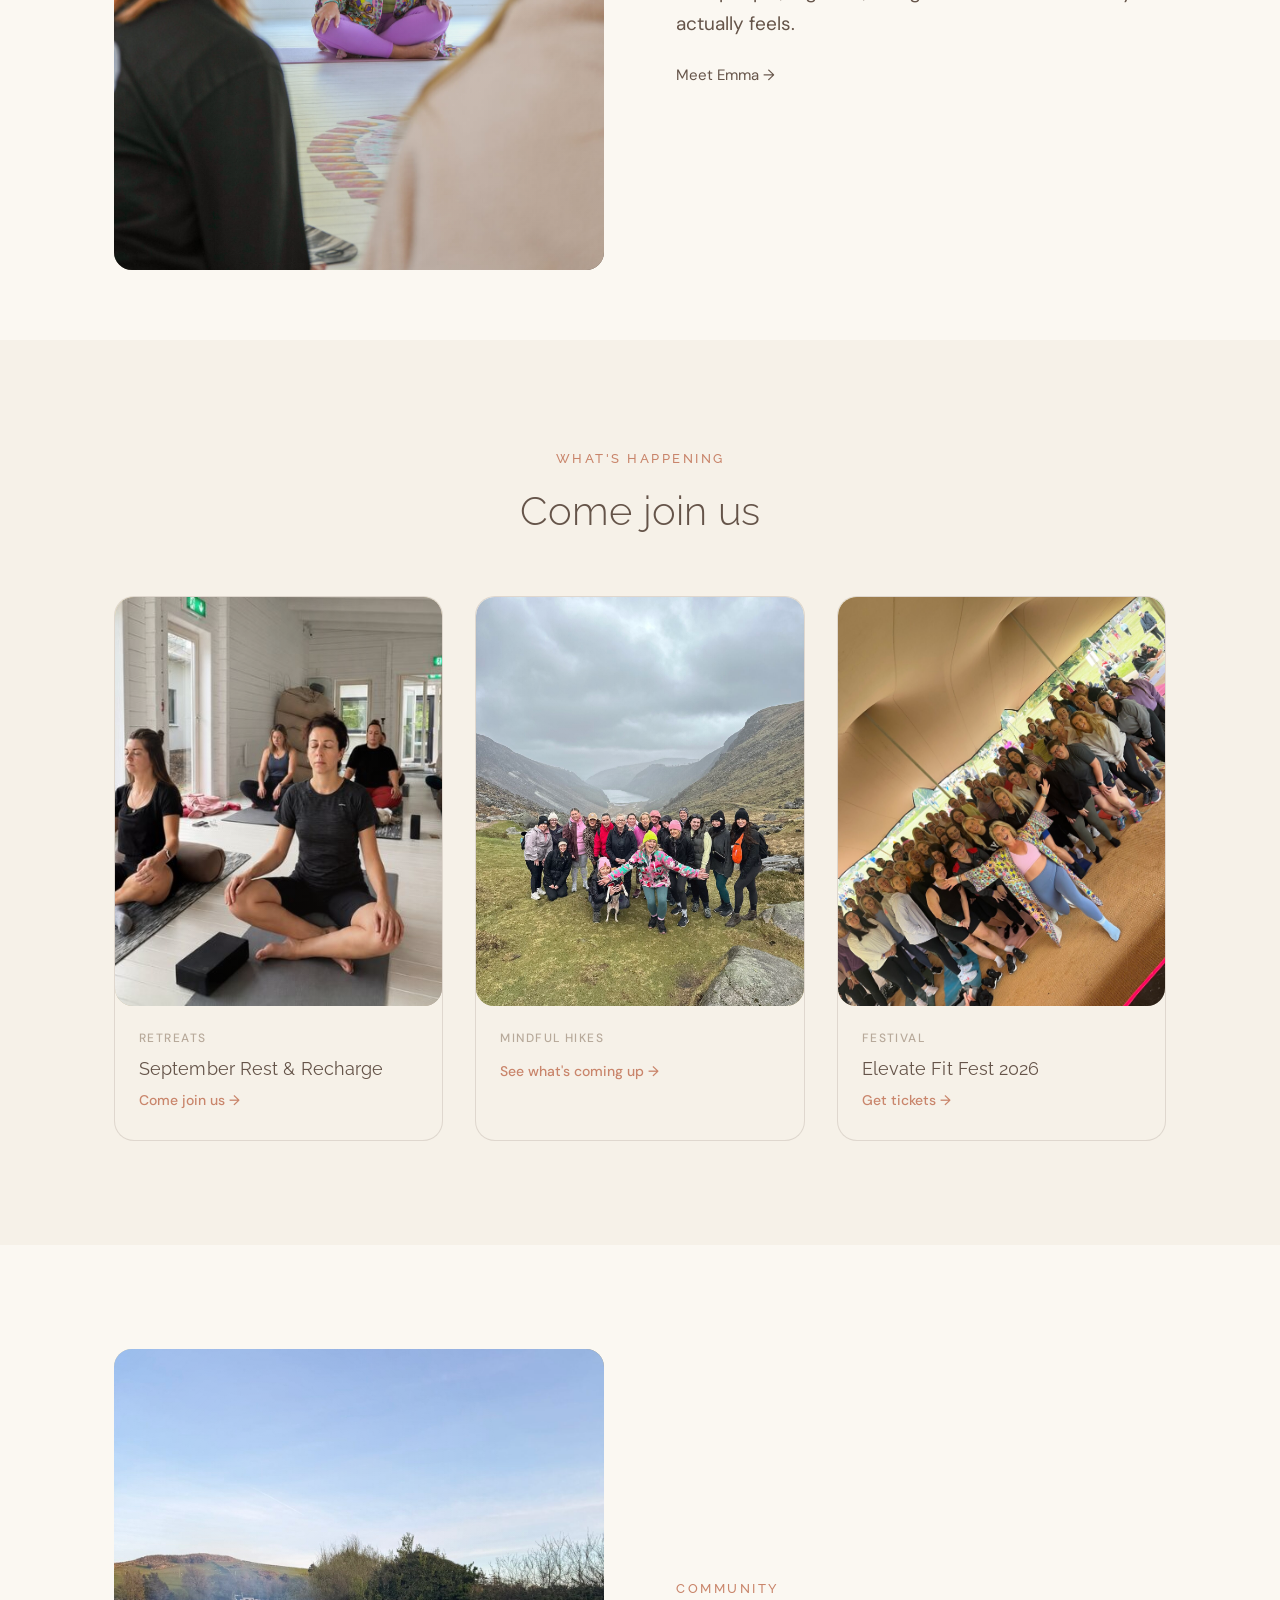
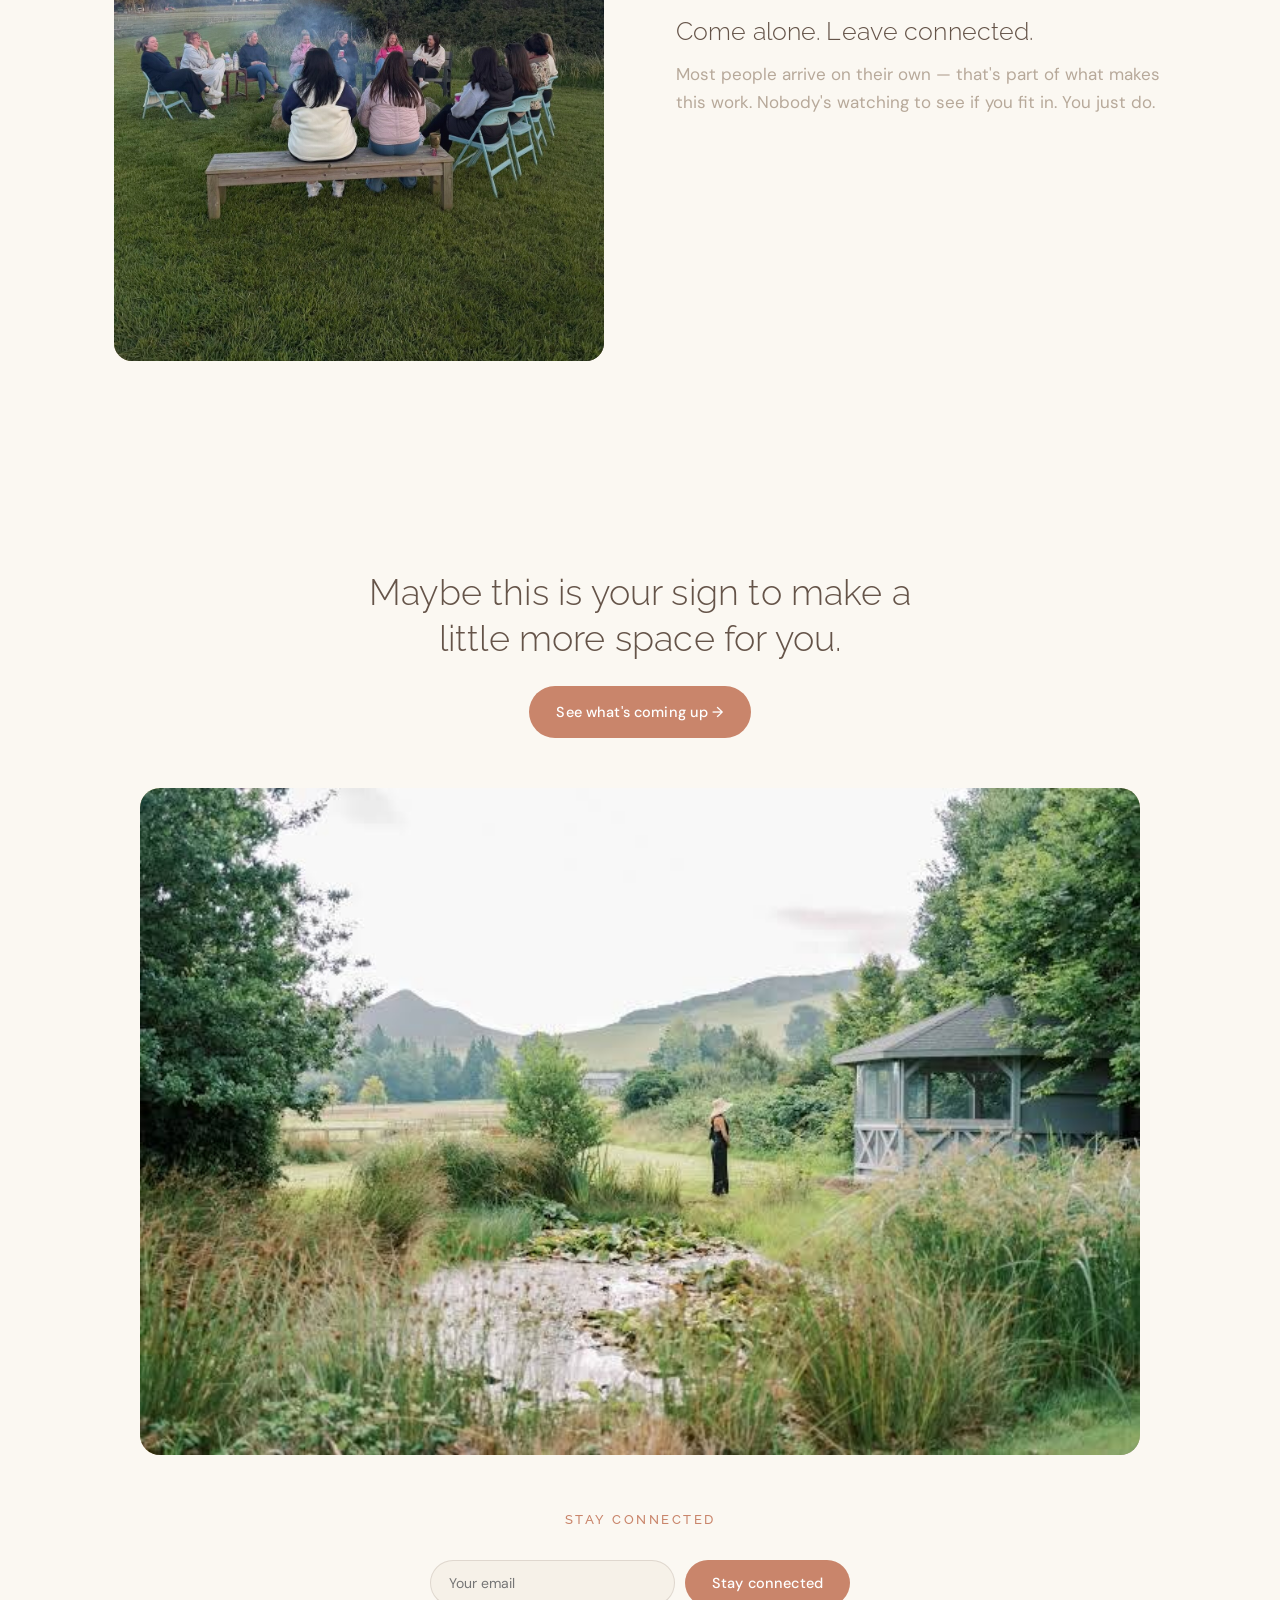
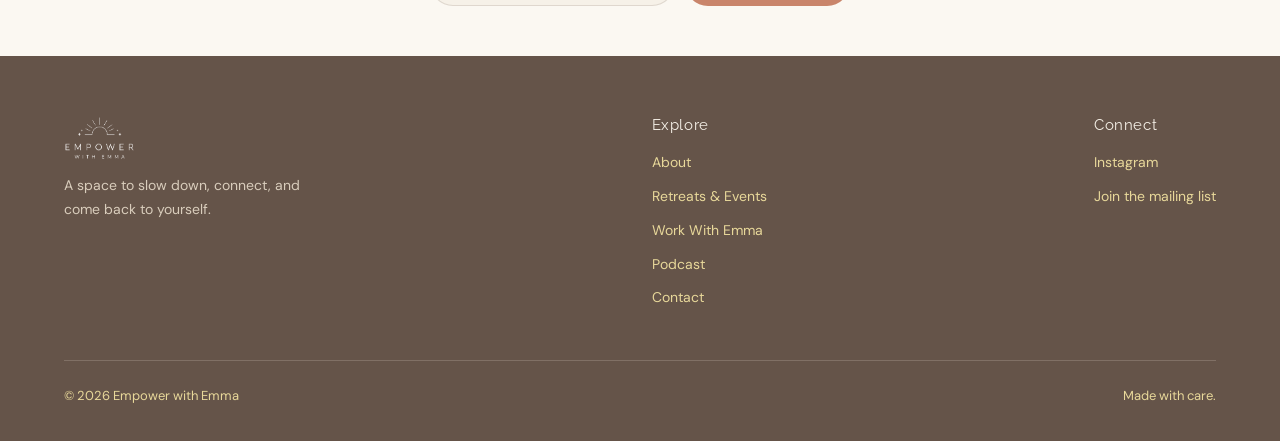
==== commit def80823: "Fix landscape photo sizing on homepage close section" ====
--- a/index.html
+++ b/index.html
@@ -116,8 +116,10 @@
     <h2 style="font-size:clamp(26px,3.4vw,36px); max-width:600px; margin:0 auto 24px;">Maybe this is your sign to make a little more space for you.</h2>
     <a href="retreats-events.html" class="btn btn-primary">See what's coming up →</a>
   </div>
-  <div class="photo landscape no-tint" style="aspect-ratio:21/9; border-radius:0;">
-    <img src="images/hero-empty.jpg" alt="A quiet, empty landscape" loading="lazy">
+  <div class="container">
+    <div class="photo no-tint" style="aspect-ratio:3/2; max-width:1000px; margin:0 auto; border-radius:20px;">
+      <img src="images/hero-empty.jpg" alt="A quiet, empty landscape" loading="lazy">
+    </div>
   </div>
   <div class="container center" style="padding:50px 0;">
     <span class="eyebrow">Stay connected</span>
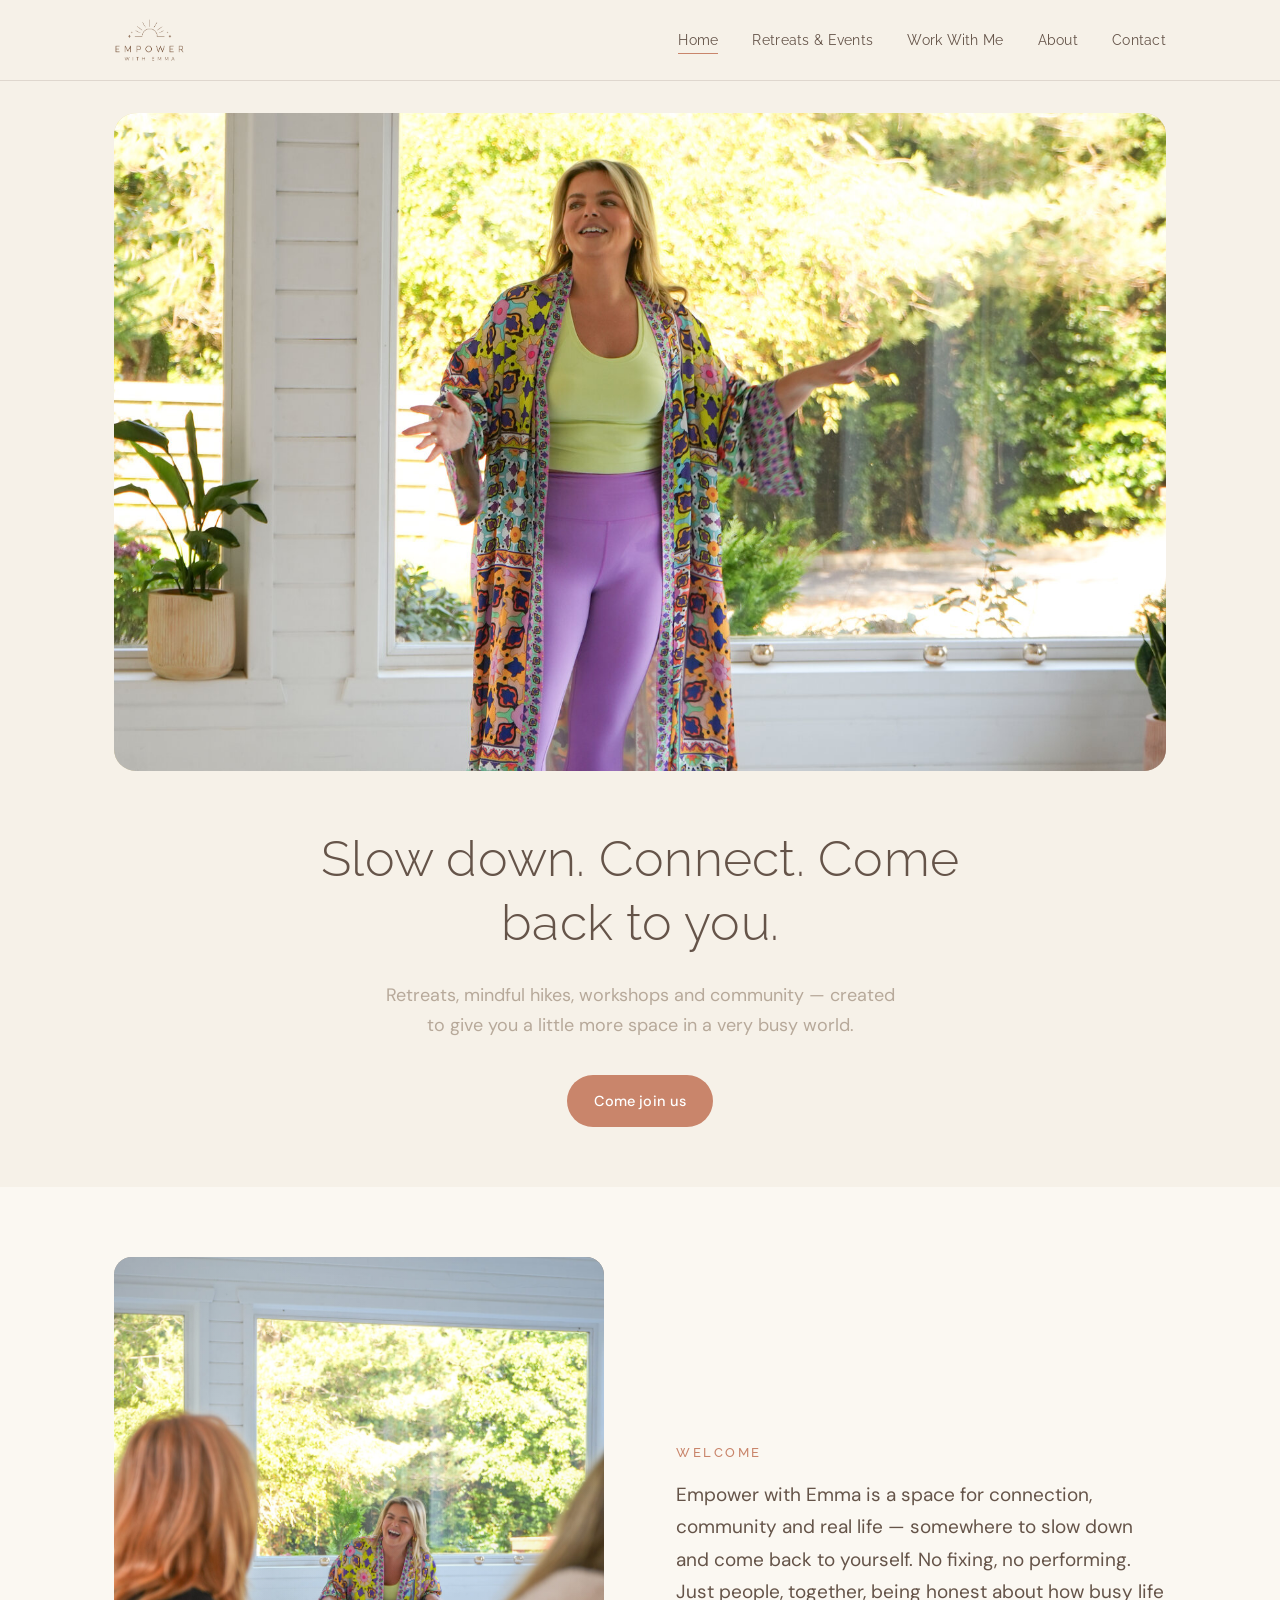
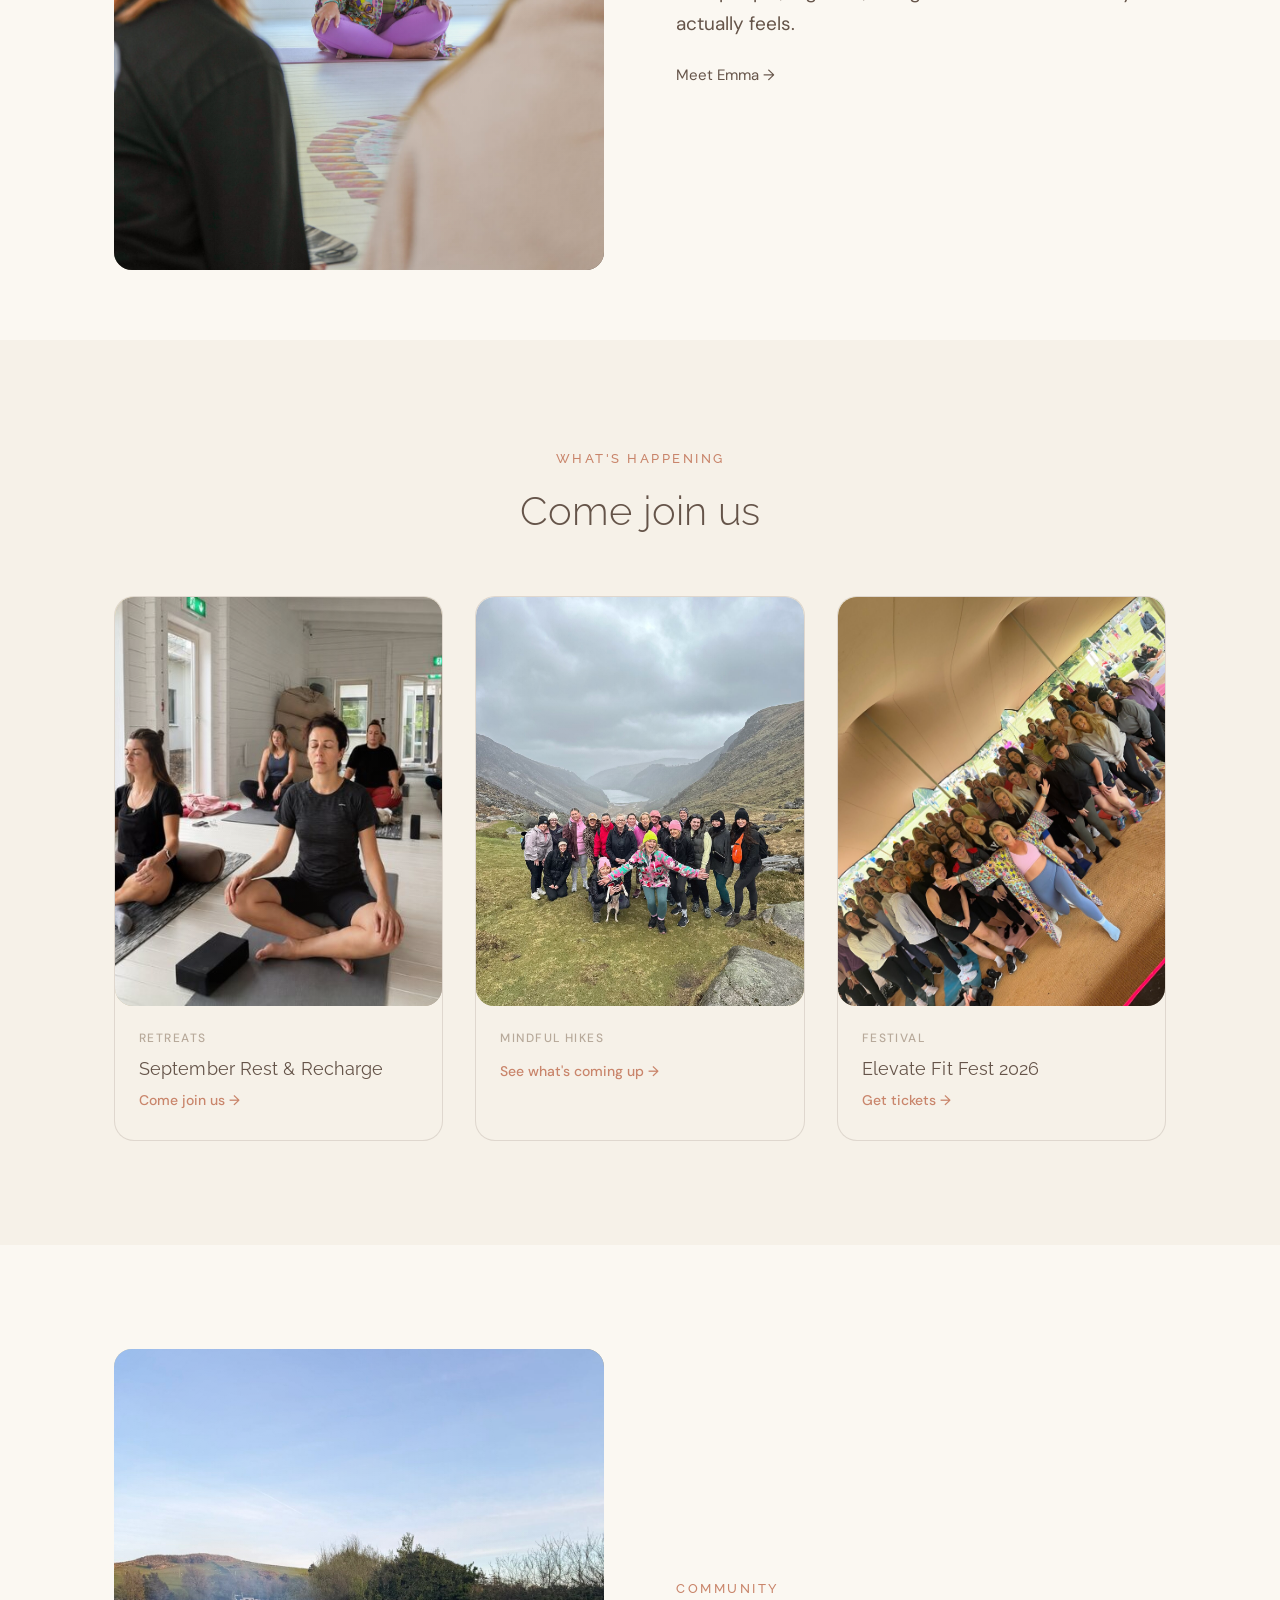
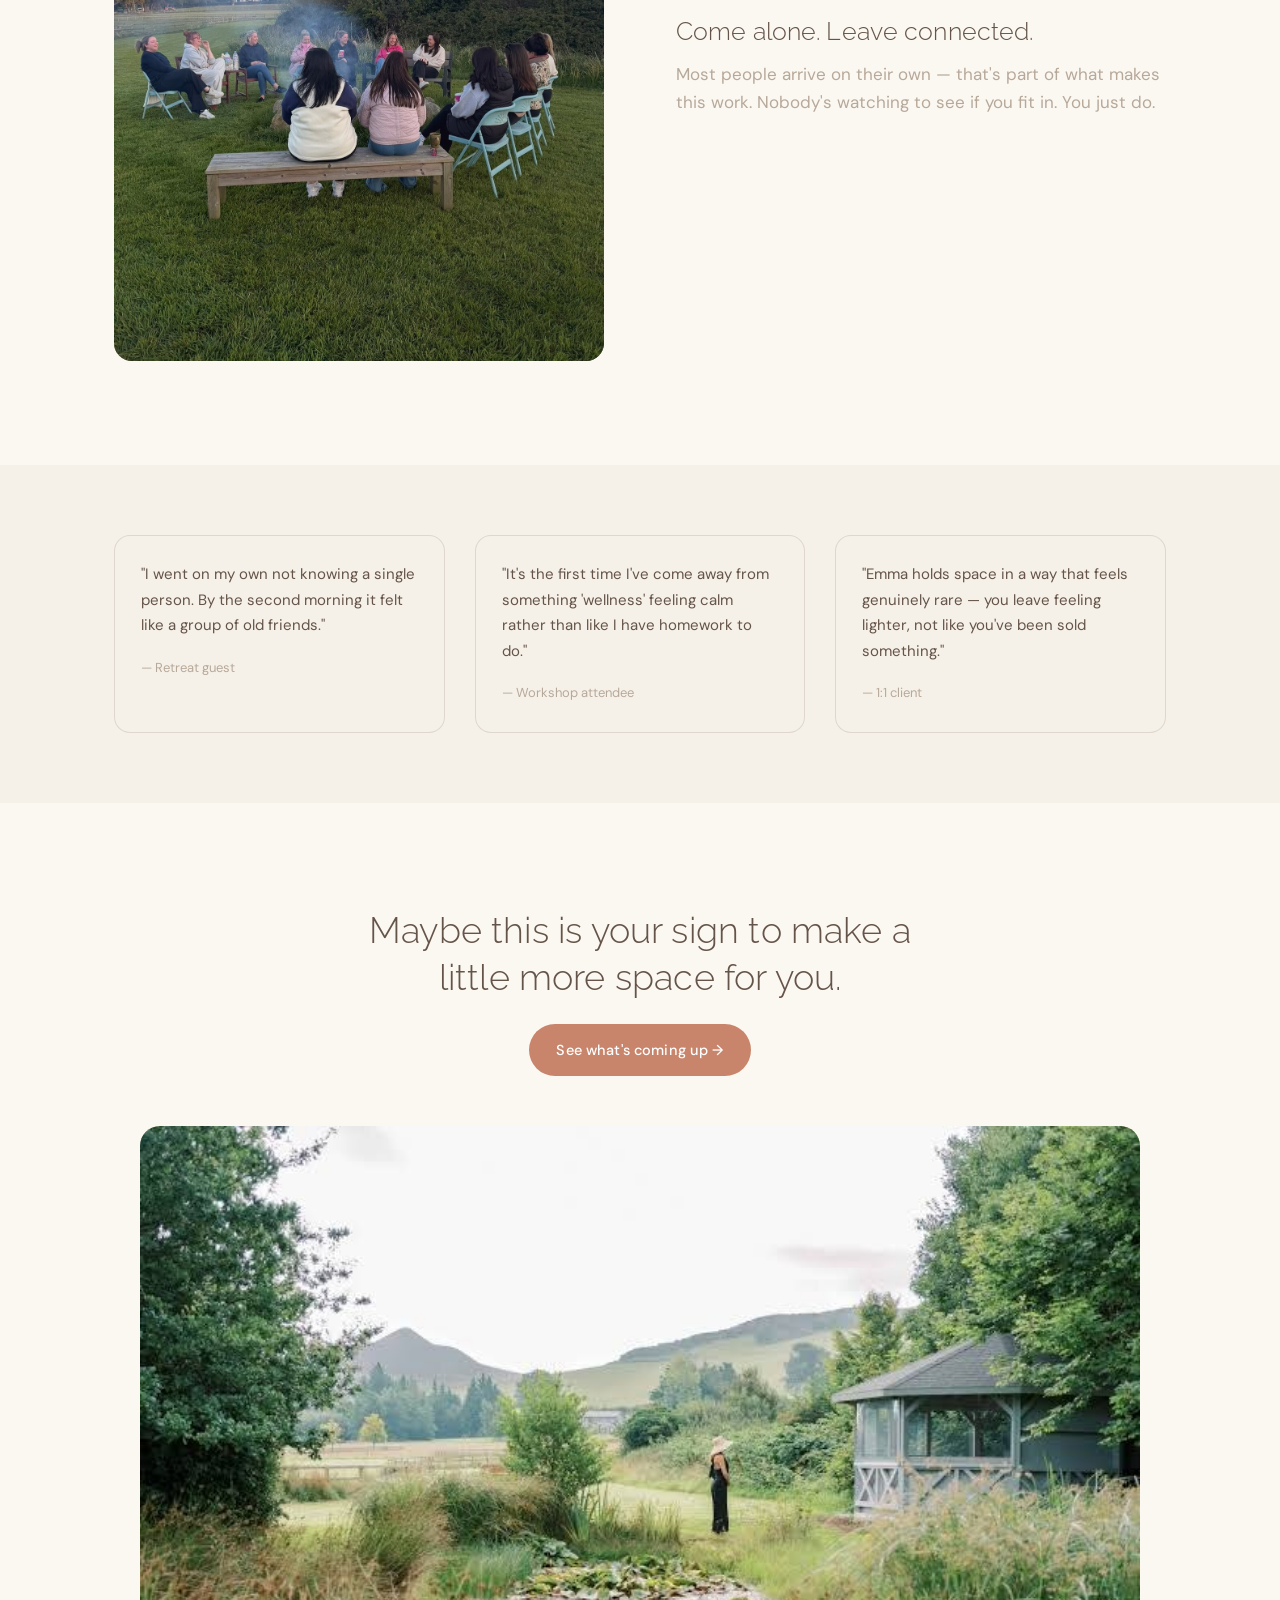
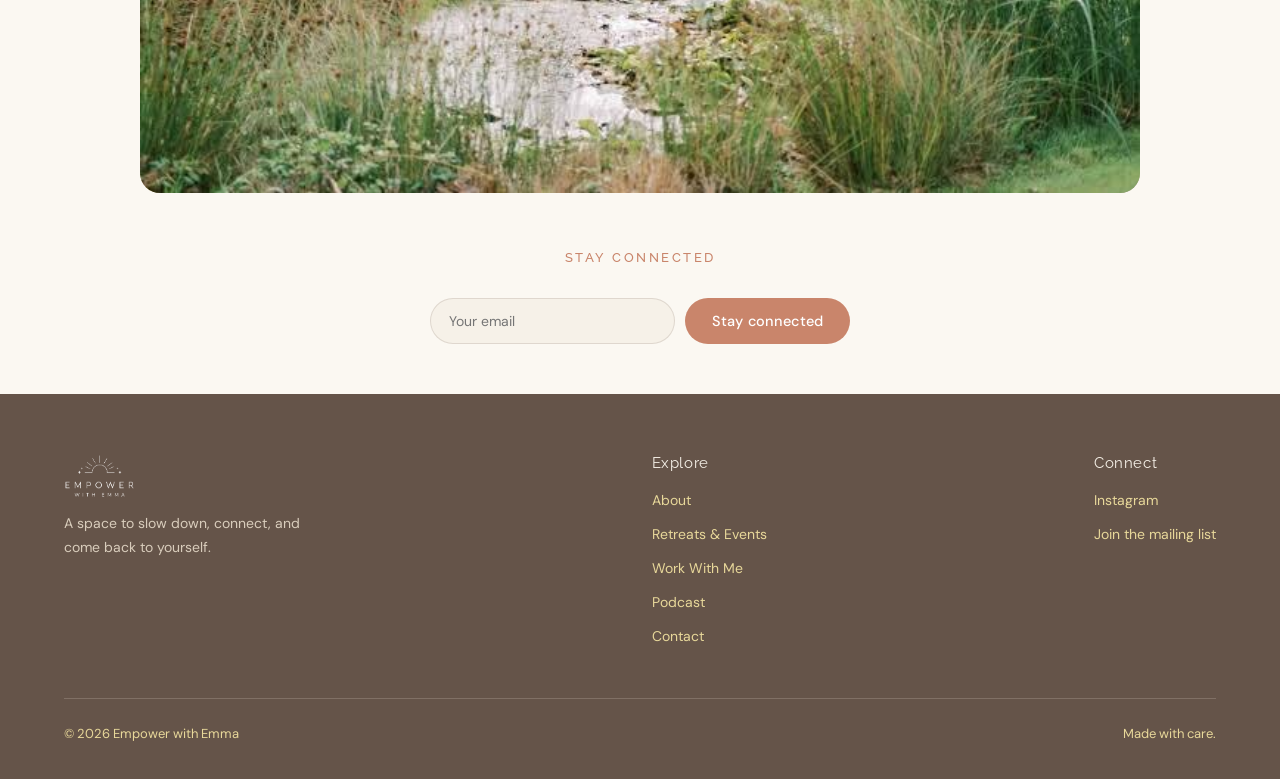
==== commit 6bf59551: "Revise navigation, rebuild Work With Me as 1:1 Coaching page, add testimonials" ====
--- a/index.html
+++ b/index.html
@@ -17,13 +17,16 @@
     <button class="nav-toggle" aria-label="Toggle menu" aria-expanded="false">Menu</button>
     <ul class="nav-links">
       <li><a href="index.html" class="active">Home</a></li>
+      <li><a href="retreats-events.html">Retreats &amp; Events</a></li>
+      <li class="has-sub">
+        <a href="work-with-me.html">Work With Me</a>
+        <div class="sub-menu">
+          <a href="work-with-me.html">1:1 Coaching</a>
+        </div>
+      </li>
       <li><a href="about.html">About</a></li>
-      <li><a href="retreats-events.html">Retreats &amp; Events</a></li>
-      <li><a href="work-with-emma.html">Work With Emma</a></li>
-      <li><a href="podcast.html">Podcast</a></li>
-      <li class="nav-contact-item"><a href="contact.html">Contact</a></li>
+      <li><a href="contact.html">Contact</a></li>
     </ul>
-    <a href="contact.html" class="nav-contact">Contact</a>
   </nav>
 </header>
 
@@ -110,6 +113,26 @@
   </div>
 </section>
 
+<!-- TESTIMONIALS -->
+<section class="section-tight">
+  <div class="container">
+    <div class="testi-grid">
+      <div class="testi">
+        <p>"I went on my own not knowing a single person. By the second morning it felt like a group of old friends."</p>
+        <span>— Retreat guest</span>
+      </div>
+      <div class="testi">
+        <p>"It's the first time I've come away from something 'wellness' feeling calm rather than like I have homework to do."</p>
+        <span>— Workshop attendee</span>
+      </div>
+      <div class="testi">
+        <p>"Emma holds space in a way that feels genuinely rare — you leave feeling lighter, not like you've been sold something."</p>
+        <span>— 1:1 client</span>
+      </div>
+    </div>
+  </div>
+</section>
+
 <!-- 06 CLOSE + EMAIL -->
 <section class="section-oat" style="padding-bottom:0;">
   <div class="container center" style="margin-bottom:50px;">
@@ -142,7 +165,7 @@
       <h4>Explore</h4>
       <a href="about.html">About</a>
       <a href="retreats-events.html">Retreats &amp; Events</a>
-      <a href="work-with-emma.html">Work With Emma</a>
+      <a href="work-with-me.html">Work With Me</a>
       <a href="podcast.html">Podcast</a>
       <a href="contact.html">Contact</a>
     </div>
--- a/styles.css
+++ b/styles.css
@@ -194,31 +194,6 @@
 .sub-menu a::after{ display:none; }
 
 .nav-toggle{ display:none; }
-
-.nav-contact{
-  font-family: var(--sans);
-  font-size: 13px;
-  color: var(--brown);
-  border: 1px solid var(--border);
-  border-radius: 100px;
-  padding: 7px 18px;
-  margin-left: 12px;
-}
-.nav-contact:hover{ border-color: var(--clay); color: var(--clay); }
-
-.nav-contact-item{ display:none; }
-
-@media (max-width: 860px){
-  .nav-contact{ display:none; }
-  .nav-contact-item{
-    display:block;
-    margin-top: 10px;
-    padding-top: 24px;
-    border-top: 1px solid var(--border);
-    width: 100%;
-  }
-  .nav-contact-item a{ font-size: 16px !important; color: var(--taupe); }
-}
 
 @media (max-width: 860px){
   .nav-links{
